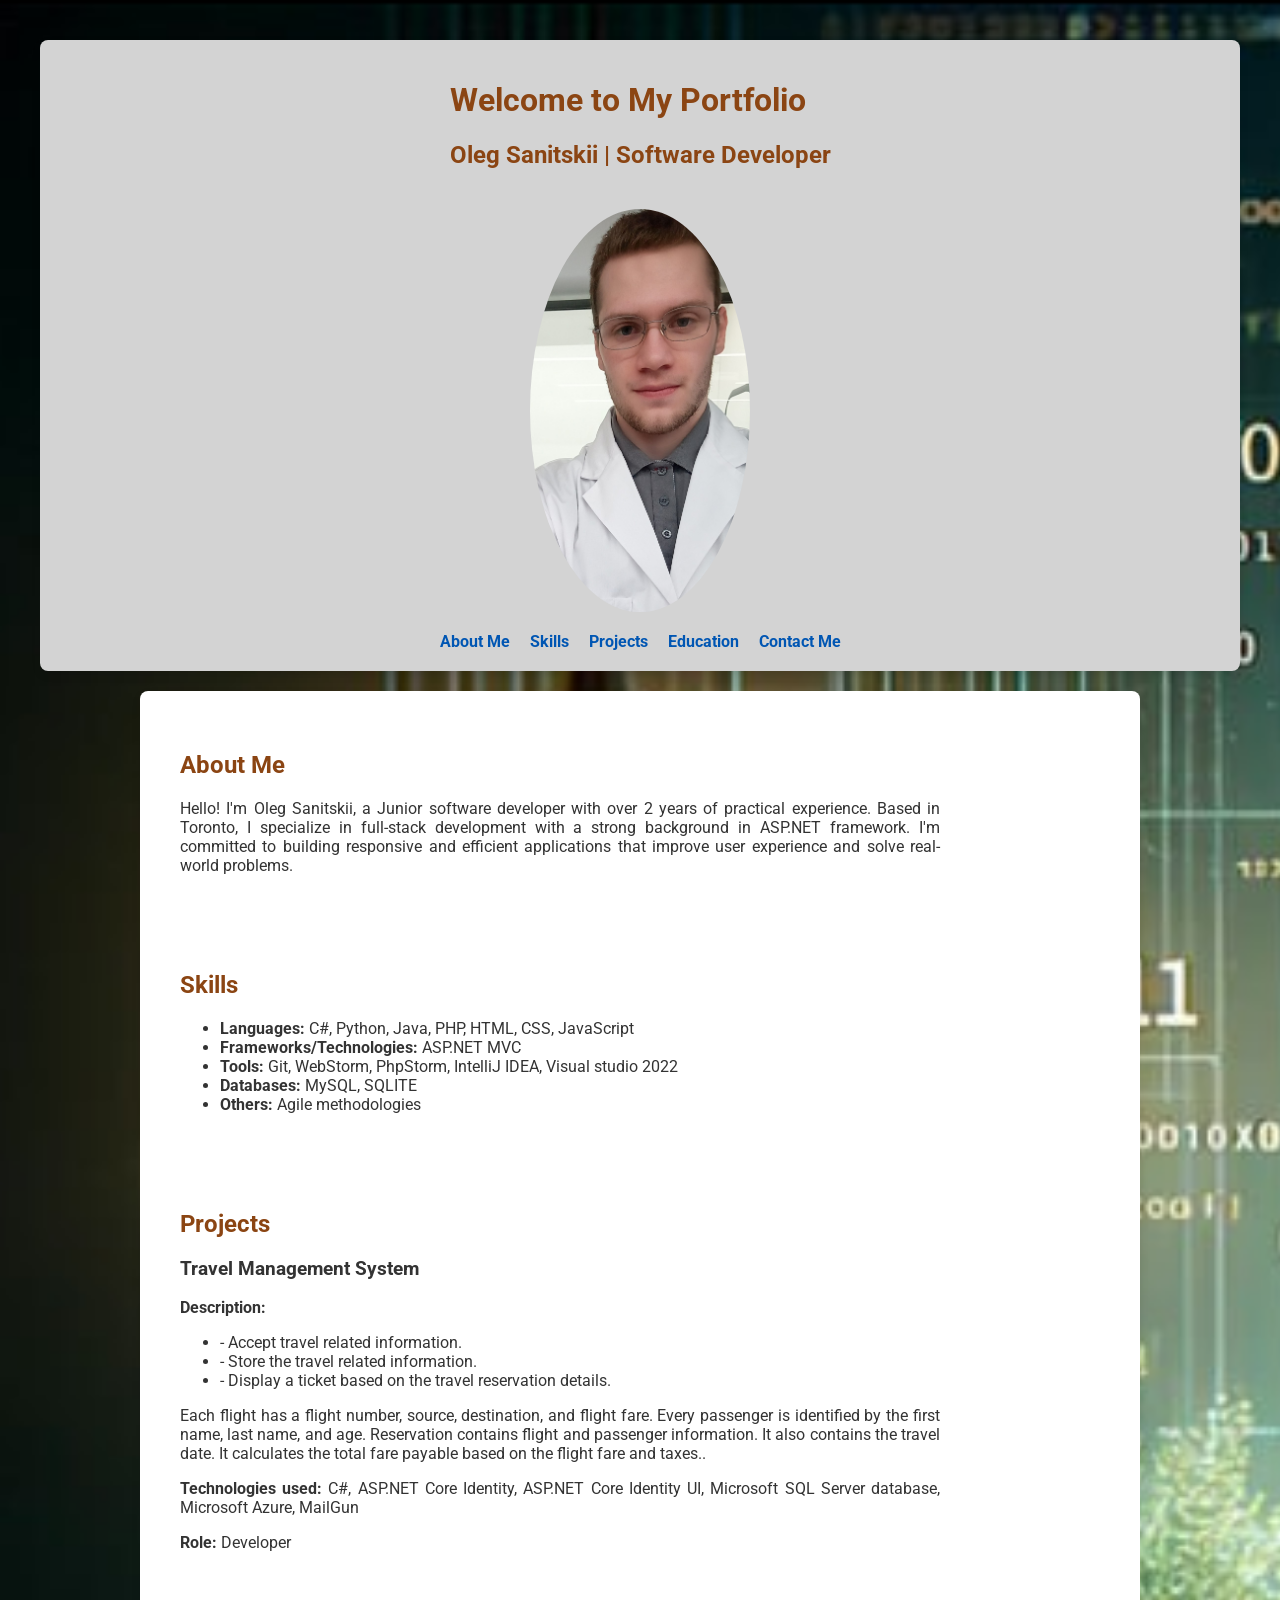
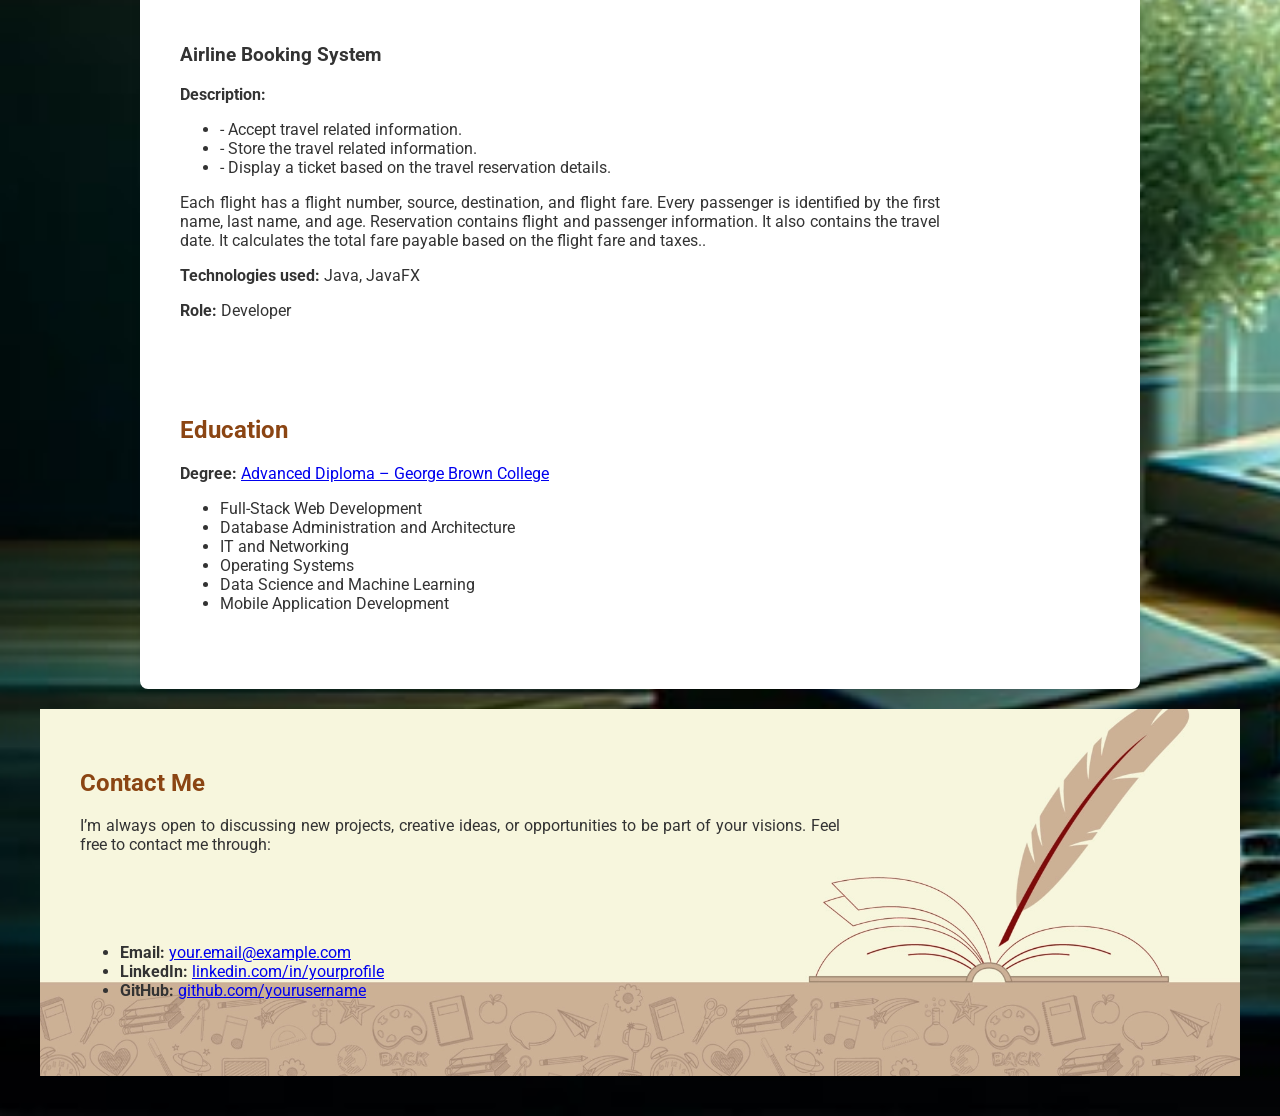
==== index.html @ 7825d479 "Improving" ====
<!DOCTYPE html>
<html lang="en">
<head>
    <meta charset="UTF-8">
    <meta name="viewport" content="width=device-width, initial-scale=1.0">
    <title>Oleg Sanitskii | Software Developer</title>
    <link href="https://fonts.googleapis.com/css2?family=Roboto:wght@400;700&display=swap" rel="stylesheet">
    <link rel="stylesheet" href="assets/css/main.css">
</head>
<body>
<header >
    <div>
        <h1>Welcome to My Portfolio</h1>
        <h2>Oleg Sanitskii | Software Developer</h2>
    </div>
    <img src="assets/img/mypicture.jpg" alt="Oleg Sanitskii">
    <nav>
        <ul>
            <li><a href="#about">About Me</a></li>
            <li><a href="#skills">Skills</a></li>
            <li><a href="#projects">Projects</a></li>
            <li><a href="#education">Education</a></li>
            <li><a href="#contact">Contact Me</a></li>
        </ul>
    </nav>
</header>
<main>
    <section id="about">
        <h2>About Me</h2>
        <p>Hello! I'm Oleg Sanitskii, a Junior software developer with over 2 years of practical experience.
            Based in Toronto, I specialize in full-stack development with a strong background in ASP.NET framework.
            I'm committed to building responsive and efficient applications that improve user experience and solve real-world problems.</p>
    </section>

    <section id="skills">
        <h2>Skills</h2>
        <ul>
            <li><strong>Languages:</strong> C#, Python, Java, PHP, HTML, CSS, JavaScript</li>
            <li><strong>Frameworks/Technologies:</strong> ASP.NET MVC</li>
            <li><strong>Tools:</strong> Git, WebStorm, PhpStorm, IntelliJ IDEA, Visual studio 2022</li>
            <li><strong>Databases:</strong> MySQL, SQLITE</li>
            <li><strong>Others:</strong> Agile methodologies</li>
        </ul>
    </section>

    <section id="projects">


        <h2>Projects</h2>
        <h3>Travel Management System</h3>
        <p><strong>Description:</strong>
        <ul>
            <li>- Accept travel related information.</li>
            <li> - Store the travel related information.</li>
            <li> - Display a ticket based on the travel reservation details.</li>
        </ul>

        Each flight has a flight number, source, destination, and flight fare.
        Every passenger is identified by the first name, last name, and age.
        Reservation contains flight and passenger information. It also contains the travel date.
        It calculates the total fare payable based on the flight fare and taxes..</p>
        <p><strong>Technologies used:</strong>  C#, ASP.NET Core Identity, ASP.NET Core Identity UI, Microsoft SQL Server database,
            Microsoft Azure, MailGun  </p>
        <p><strong>Role:</strong> Developer</p>


        <br>
        <br>
        <br>

        <h3>Airline Booking System</h3>
        <p><strong>Description:</strong>
            <ul>
                <li>- Accept travel related information.</li>
                <li> - Store the travel related information.</li>
                <li> - Display a ticket based on the travel reservation details.</li>
            </ul>

            Each flight has a flight number, source, destination, and flight fare.
            Every passenger is identified by the first name, last name, and age.
            Reservation contains flight and passenger information. It also contains the travel date.
            It calculates the total fare payable based on the flight fare and taxes..</p>
        <p><strong>Technologies used:</strong>  Java, JavaFX </p>
        <p><strong>Role:</strong> Developer</p>
    </section>

    <section id="education">
        <h2>Education</h2>
        <p><strong>Degree:</strong> <a href="https://www.georgebrown.ca/programs/computer-programming-and-analysis-program-online-t197">
            Advanced Diploma – George Brown College</a></p>

            <ul>
                <li>  Full-Stack Web Development</li>
                <li>  Database Administration and Architecture</li>
                <li>  IT and Networking</li>
                <li>  Operating Systems</li>
                <li>  Data Science and Machine Learning</li>
                <li>  Mobile Application Development</li>
            </ul>

    </section>
</main>



<footer>
    <section id="contact">
        <h2>Contact Me</h2>
        <p>I’m always open to discussing new projects, creative ideas, or opportunities to be part of your visions. Feel free to contact me through:</p>

        <br>
        <br>
        <br>

        <ul>
            <li><strong>Email:</strong> <a href="mailto:your.email@example.com">your.email@example.com</a></li>
            <li><strong>LinkedIn:</strong> <a href="https://linkedin.com/in/yourprofile">linkedin.com/in/yourprofile</a></li>
            <li><strong>GitHub:</strong> <a href="https://github.com/yourusername">github.com/yourusername</a></li>
        </ul>
    </section>
</footer>

<button id="scrollTopBtn" onclick="scrollTopFunction()">Return to Top</button>

<script>
    function scrollTopFunction() {
        document.body.scrollTop = 0;
        document.documentElement.scrollTop = 0;
    }

    let mybutton = document.getElementById("scrollTopBtn");

    window.onscroll = function() {scrollFunction()};

    function scrollFunction() {
        if (document.body.scrollTop > 20 || document.documentElement.scrollTop > 20) {
            mybutton.style.display = "block";
        } else {
            mybutton.style.display = "none";
        }
    }
</script>

</body>
</html>
---- assets/css/main.css ----
body {
    background-image: url('../img/background.png');
    background-size: cover; /* Adjusts the size of the background image */
    background-repeat: no-repeat; /* Prevents the background image from repeating */
    font-family: 'Roboto', sans-serif;
    margin: 40px;
    background-color: #FAFAFA;
    color: #333;
}

header {
    background-color: #D3D3D3;
    box-shadow: 0px 4px 8px rgba(0,0,0,0.1);
    border-radius: 8px;
    padding: 20px;
    margin-bottom: 20px;
    display: flex;
    flex-direction: column;
    align-items: center;
}

header img {
    width: 220px;
    height: auto;
    border-radius: 50%;
    align-self: center;
    margin: 20px 0;
}

nav {
    width: 100%;
}

nav ul {
    list-style: none;
    padding: 0;
    display: flex;
    justify-content: center;
    margin: 0;
}

nav ul li {
    margin: 0 10px;
}

nav ul li a {
    text-decoration: none;
    color: #0056b3;
    font-weight: bold;
}

nav ul li a:hover {
    text-decoration: underline;
    color: #003875;
}

h1, h2 {
    color: #8B4513;
}

main {
    background-color: #fff;
    padding: 20px;
    border-radius: 8px;
    box-shadow: 0px 4px 8px rgba(0,0,0,0.1);
    margin: 20px auto; /* Center main content horizontally */
    max-width: 960px; /* Control width of main content */
}

section {
    width: 100%; /* Full width of main container */
    max-width: 800px; /* Control width of text in sections */
    padding: 20px;
    margin-bottom: 20px;
    box-sizing: border-box;
    text-align: justify; /* Optional: justify text for better alignment */
}

footer {
    background-image: url("../img/footer.jpg");
    background-size: cover;
    background-position: bottom;
    text-align: center;
    padding: 20px;
    margin-top: 20px;
    width: 100%;
    box-sizing: border-box;
}

#scrollTopBtn {
    position: fixed;
    bottom: 20px;
    right: 30px;
    padding: 10px 20px;
    font-size: 16px;
    color: white;
    background-color: #0056b3;
    border: none;
    border-radius: 5px;
    cursor: pointer;
    display: none; /* Hidden by default, shown on scroll */
    z-index: 1000;
}

#scrollTopBtn:hover {
    background-color: #003875;
}

@media (max-width: 768px) {
    header, nav ul {
        flex-direction: column;
    }

    nav ul li {
        width: 100%;
        text-align: center;
        margin-bottom: 10px;
    }
}
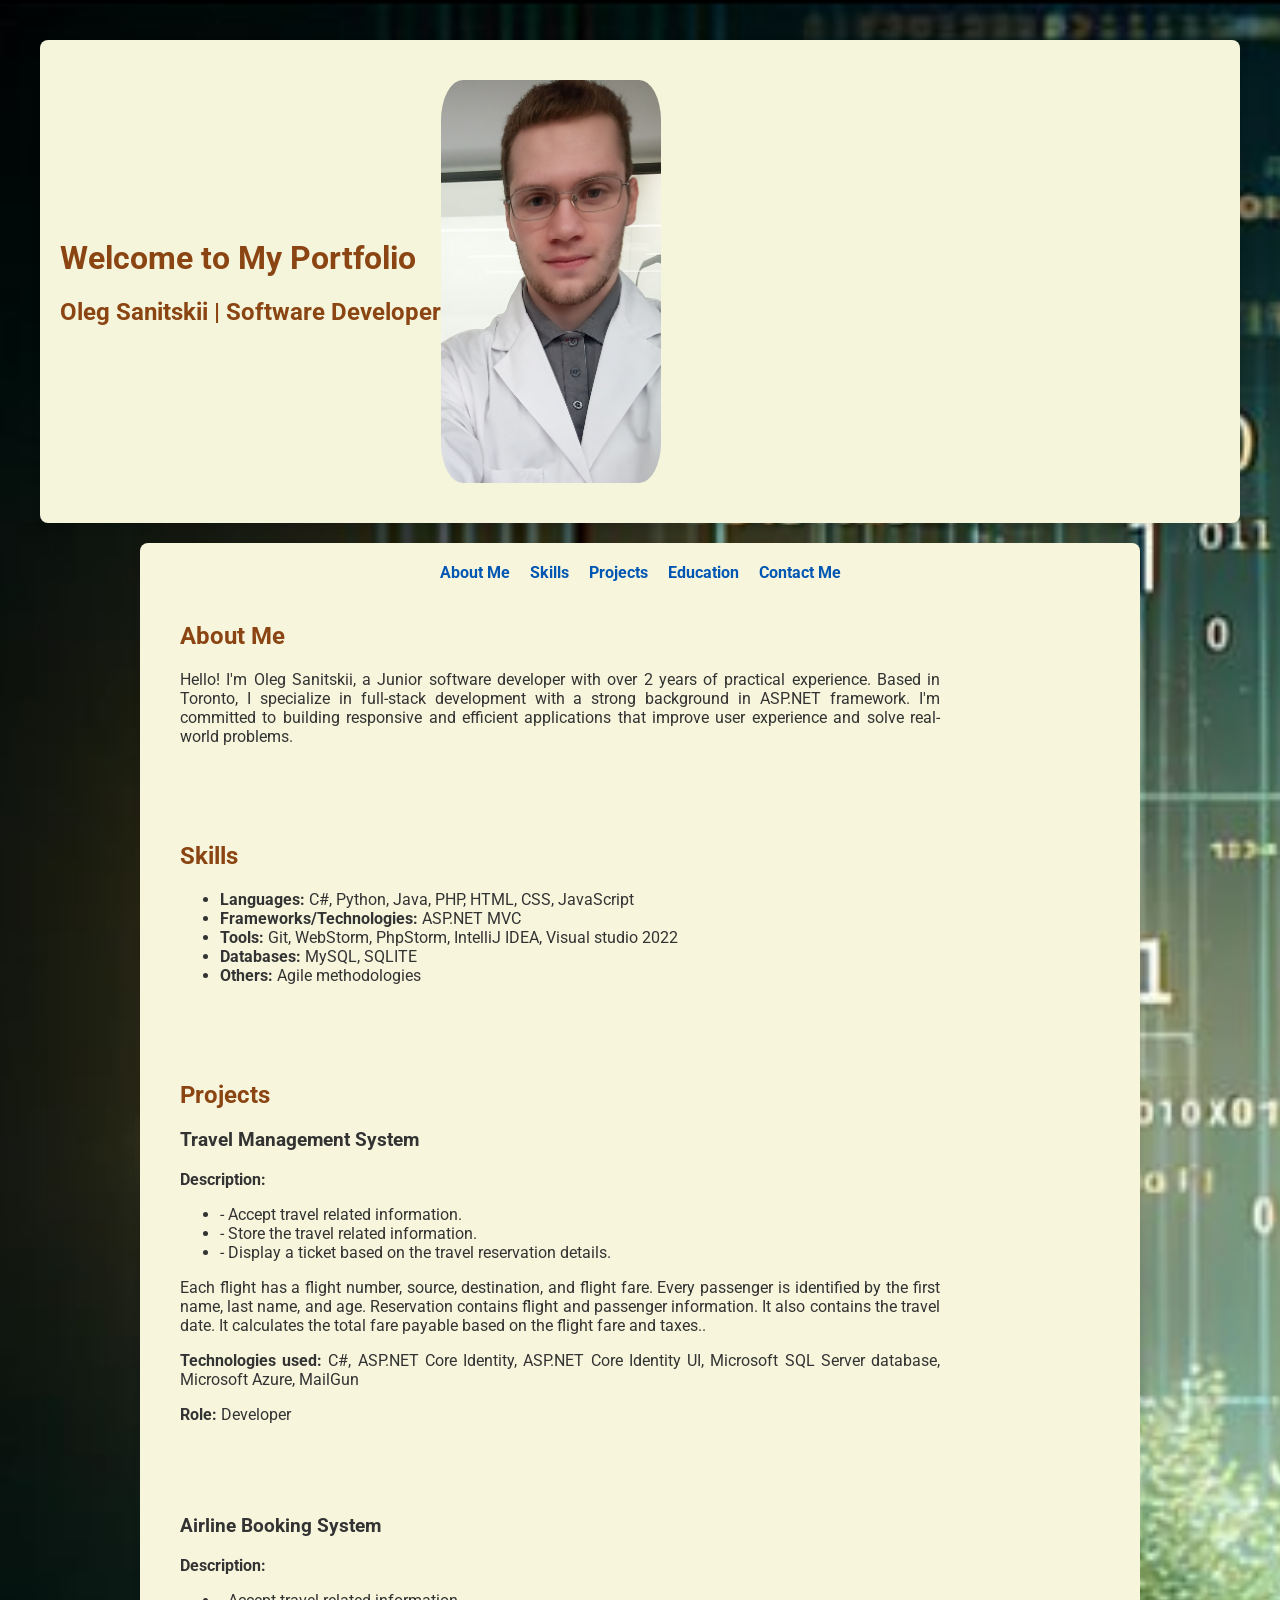
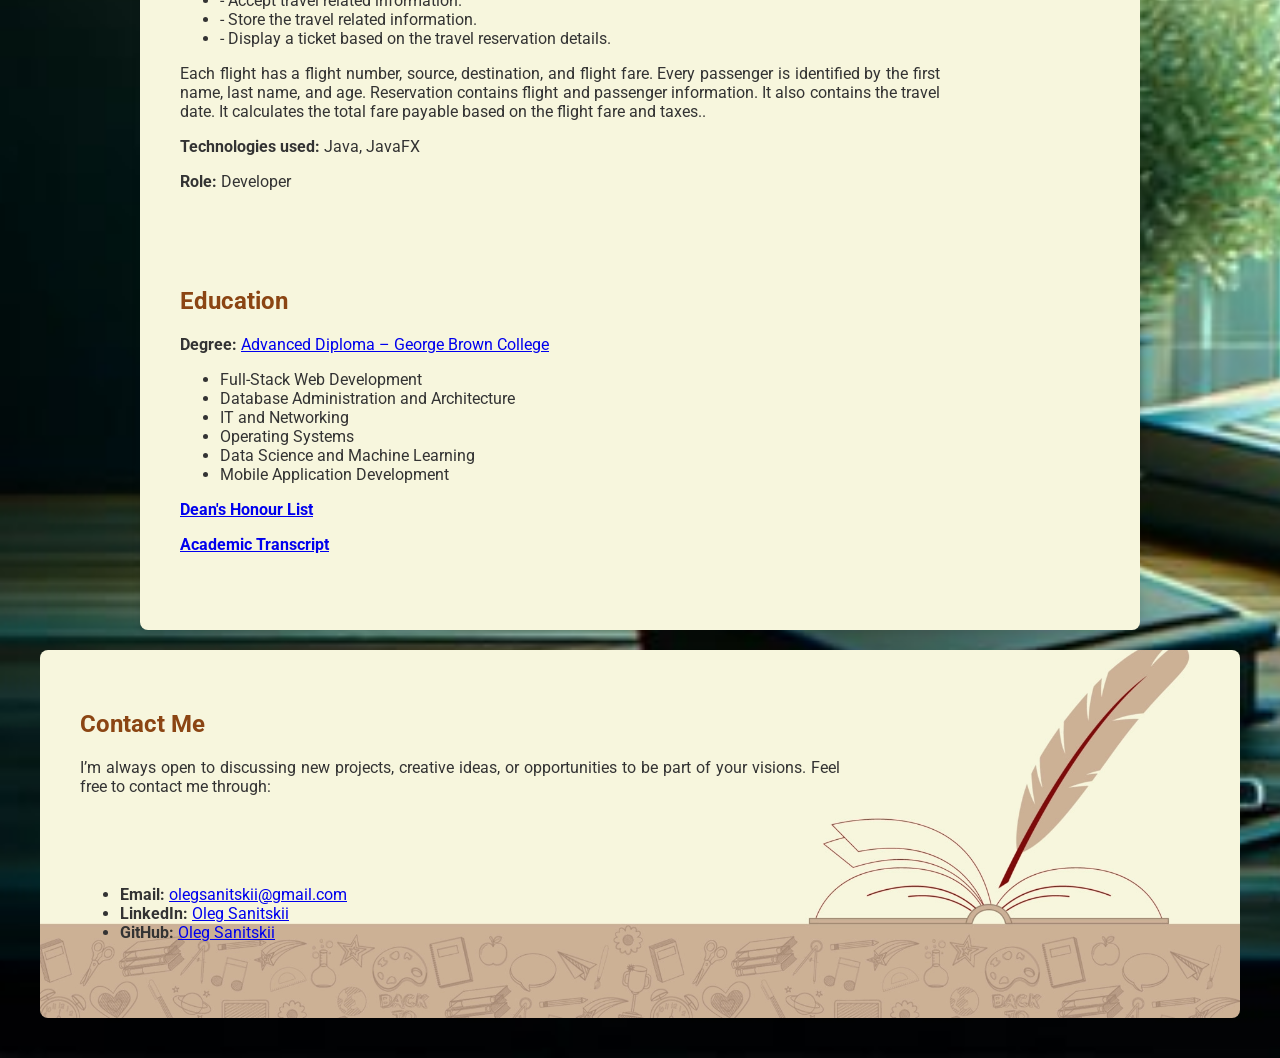
==== commit 31e9269c: "Close to the final stage" ====
--- a/index.html
+++ b/index.html
@@ -14,6 +14,13 @@
         <h2>Oleg Sanitskii | Software Developer</h2>
     </div>
     <img src="assets/img/mypicture.jpg" alt="Oleg Sanitskii">
+
+</header>
+
+
+
+<main>
+
     <nav>
         <ul>
             <li><a href="#about">About Me</a></li>
@@ -23,14 +30,16 @@
             <li><a href="#contact">Contact Me</a></li>
         </ul>
     </nav>
-</header>
-<main>
+
+
     <section id="about">
         <h2>About Me</h2>
         <p>Hello! I'm Oleg Sanitskii, a Junior software developer with over 2 years of practical experience.
             Based in Toronto, I specialize in full-stack development with a strong background in ASP.NET framework.
             I'm committed to building responsive and efficient applications that improve user experience and solve real-world problems.</p>
     </section>
+
+
 
     <section id="skills">
         <h2>Skills</h2>
@@ -98,6 +107,10 @@
                 <li>  Mobile Application Development</li>
             </ul>
 
+        <p><strong><a href = "assets/img/blank.pdf">Dean's Honour List</a></strong></p>
+        <p><strong><a href = "assets/img/AcademicTranscipt.pdf">Academic Transcript</a></strong></p>
+
+
     </section>
 </main>
 
@@ -113,9 +126,9 @@
         <br>
 
         <ul>
-            <li><strong>Email:</strong> <a href="mailto:your.email@example.com">your.email@example.com</a></li>
-            <li><strong>LinkedIn:</strong> <a href="https://linkedin.com/in/yourprofile">linkedin.com/in/yourprofile</a></li>
-            <li><strong>GitHub:</strong> <a href="https://github.com/yourusername">github.com/yourusername</a></li>
+            <li><strong>Email:</strong> <a href="mailto:olegsanitskii@gmail.com">olegsanitskii@gmail.com</a></li>
+            <li><strong>LinkedIn:</strong> <a href="https://www.linkedin.com/in/oleg-sanitskii-6a21b02aa/">Oleg Sanitskii</a></li>
+            <li><strong>GitHub:</strong> <a href="https://github.com/OlegSanitskii">Oleg Sanitskii</a></li>
         </ul>
     </section>
 </footer>
--- a/assets/css/main.css
+++ b/assets/css/main.css
@@ -9,20 +9,20 @@
 }
 
 header {
-    background-color: #D3D3D3;
+    background-color:  #F5F5DC;
     box-shadow: 0px 4px 8px rgba(0,0,0,0.1);
     border-radius: 8px;
     padding: 20px;
     margin-bottom: 20px;
     display: flex;
-    flex-direction: column;
+    flex-direction: row;
     align-items: center;
 }
 
 header img {
     width: 220px;
     height: auto;
-    border-radius: 50%;
+    border-radius: 10%;
     align-self: center;
     margin: 20px 0;
 }
@@ -59,7 +59,7 @@
 }
 
 main {
-    background-color: #fff;
+    background-color:  #f7f6dd;
     padding: 20px;
     border-radius: 8px;
     box-shadow: 0px 4px 8px rgba(0,0,0,0.1);
@@ -80,6 +80,7 @@
     background-image: url("../img/footer.jpg");
     background-size: cover;
     background-position: bottom;
+    border-radius: 8px;
     text-align: center;
     padding: 20px;
     margin-top: 20px;
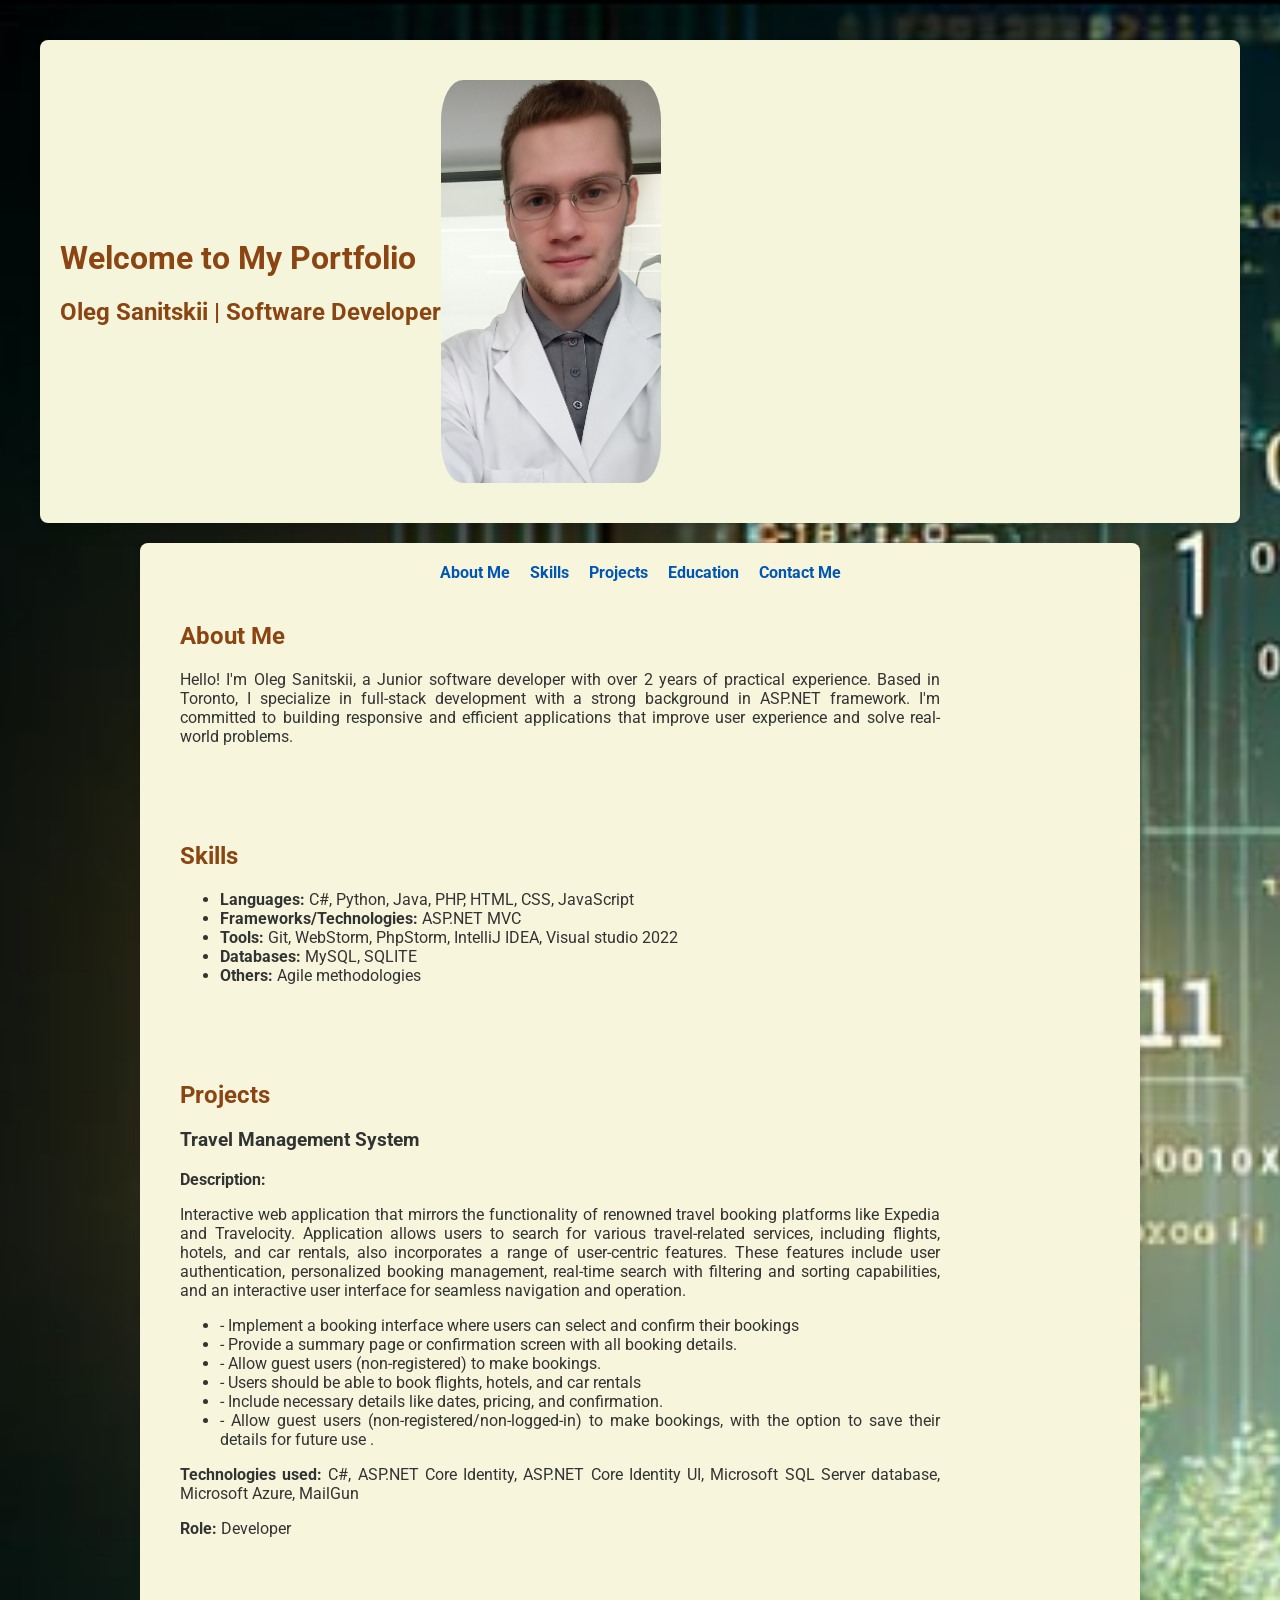
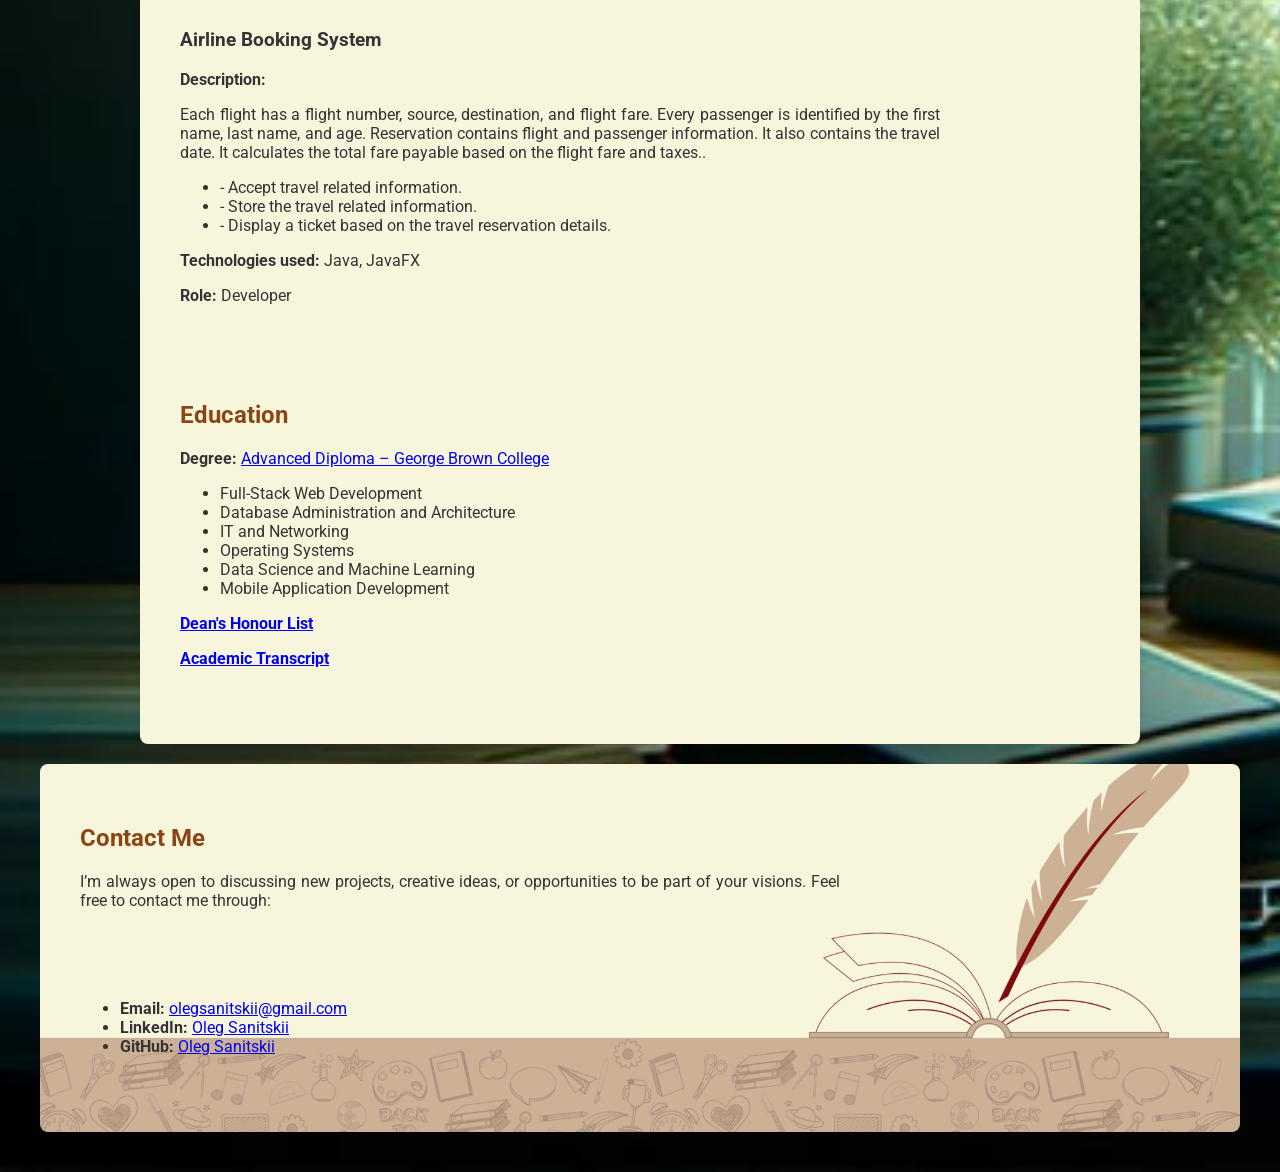
==== commit a5770c78: "Final" ====
--- a/index.html
+++ b/index.html
@@ -58,16 +58,26 @@
         <h2>Projects</h2>
         <h3>Travel Management System</h3>
         <p><strong>Description:</strong>
+
+        <p> Interactive web application that mirrors the
+            functionality of renowned travel booking platforms like Expedia and Travelocity. Application allows users to search for various travel-related services, including
+            flights, hotels, and car rentals,  also incorporates a range of user-centric features. These features include user
+            authentication, personalized booking management, real-time search with filtering and sorting capabilities, and an
+            interactive user interface for seamless navigation and operation.
+        </p>
+
         <ul>
-            <li>- Accept travel related information.</li>
-            <li> - Store the travel related information.</li>
-            <li> - Display a ticket based on the travel reservation details.</li>
+            <li>- Implement a booking interface where users can select and confirm their bookings</li>
+            <li> - Provide a summary page or confirmation screen with all booking details.</li>
+            <li> - Allow guest users (non-registered) to make bookings.</li>
+            <li> - Users should be able to book flights, hotels, and car rentals</li>
+            <li> -  Include necessary details like dates, pricing, and confirmation.</li>
+            <li> - Allow guest users (non-registered/non-logged-in) to make bookings, with the
+                option to save their details for future use .</li>
+
         </ul>
 
-        Each flight has a flight number, source, destination, and flight fare.
-        Every passenger is identified by the first name, last name, and age.
-        Reservation contains flight and passenger information. It also contains the travel date.
-        It calculates the total fare payable based on the flight fare and taxes..</p>
+
         <p><strong>Technologies used:</strong>  C#, ASP.NET Core Identity, ASP.NET Core Identity UI, Microsoft SQL Server database,
             Microsoft Azure, MailGun  </p>
         <p><strong>Role:</strong> Developer</p>
@@ -79,16 +89,19 @@
 
         <h3>Airline Booking System</h3>
         <p><strong>Description:</strong>
+
+        <p>Each flight has a flight number, source, destination, and flight fare.
+            Every passenger is identified by the first name, last name, and age.
+            Reservation contains flight and passenger information. It also contains the travel date.
+            It calculates the total fare payable based on the flight fare and taxes..</p>
+
             <ul>
                 <li>- Accept travel related information.</li>
                 <li> - Store the travel related information.</li>
                 <li> - Display a ticket based on the travel reservation details.</li>
             </ul>
 
-            Each flight has a flight number, source, destination, and flight fare.
-            Every passenger is identified by the first name, last name, and age.
-            Reservation contains flight and passenger information. It also contains the travel date.
-            It calculates the total fare payable based on the flight fare and taxes..</p>
+
         <p><strong>Technologies used:</strong>  Java, JavaFX </p>
         <p><strong>Role:</strong> Developer</p>
     </section>
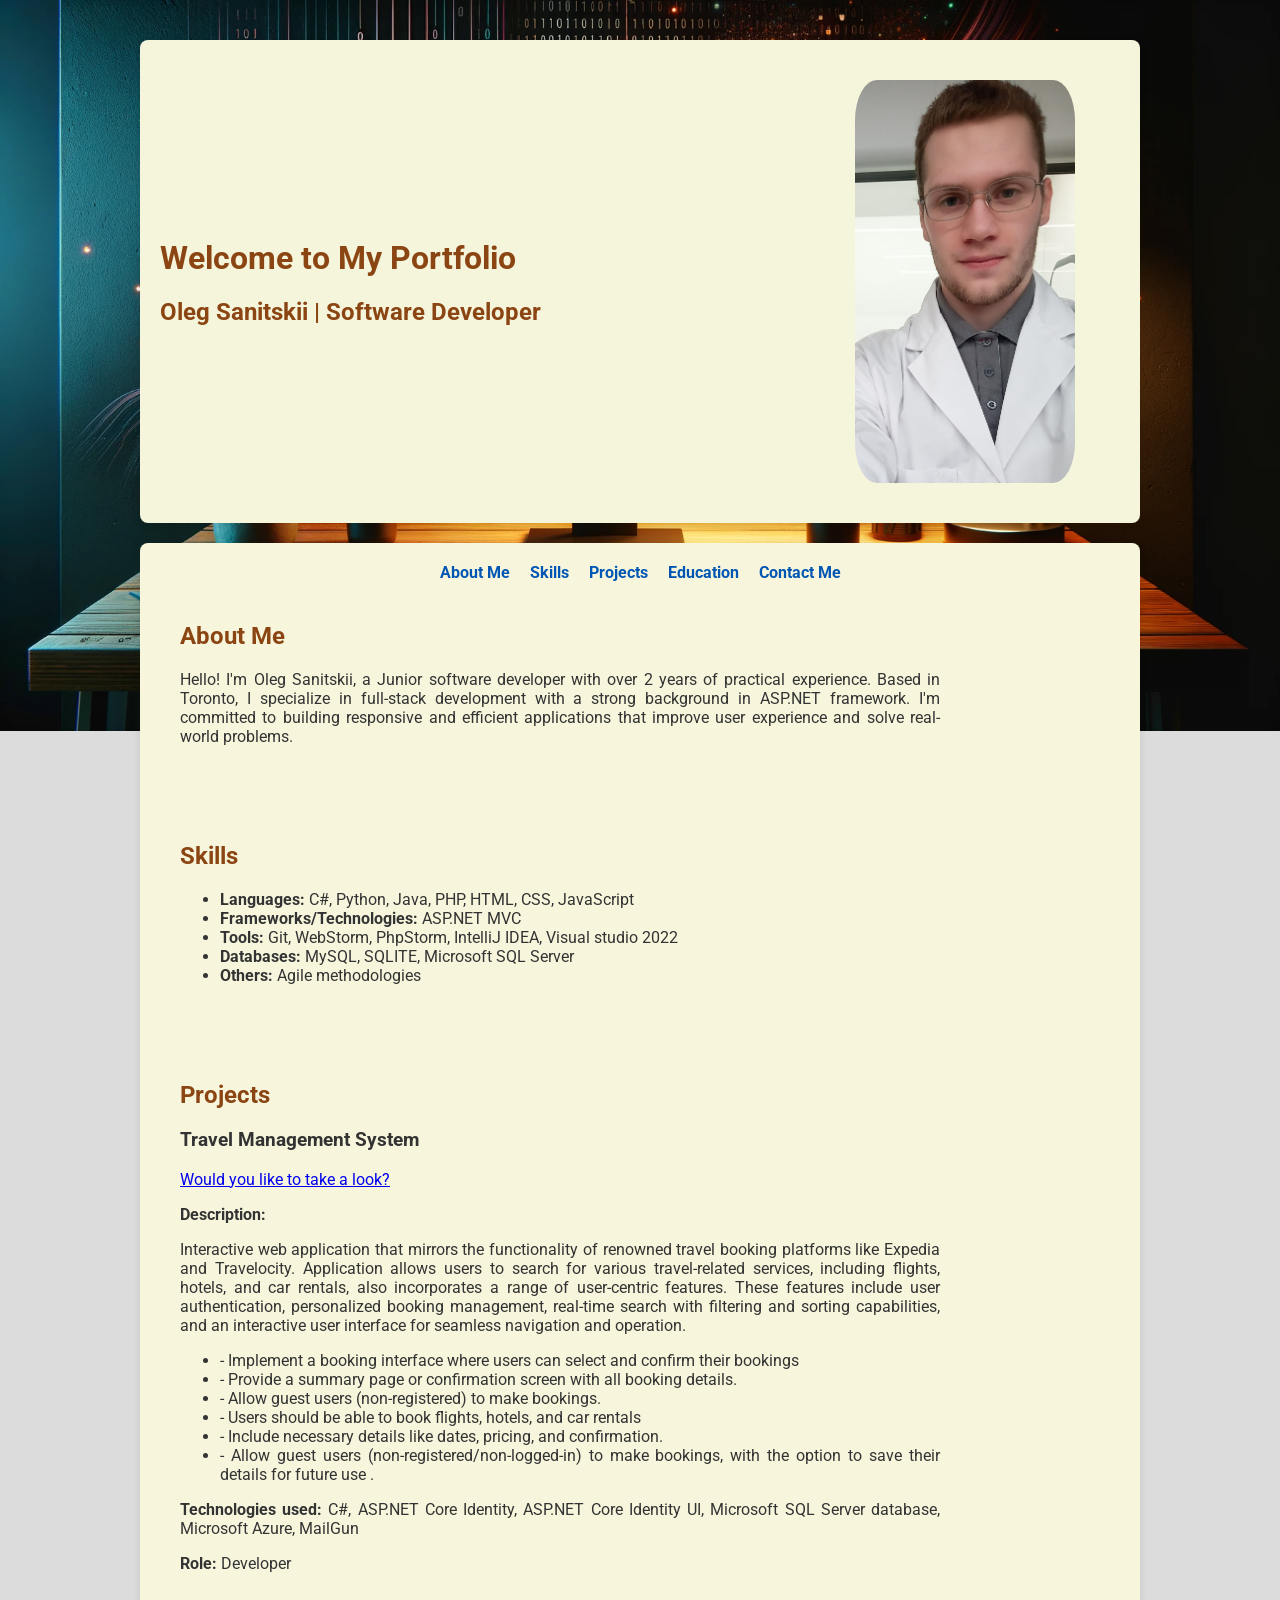
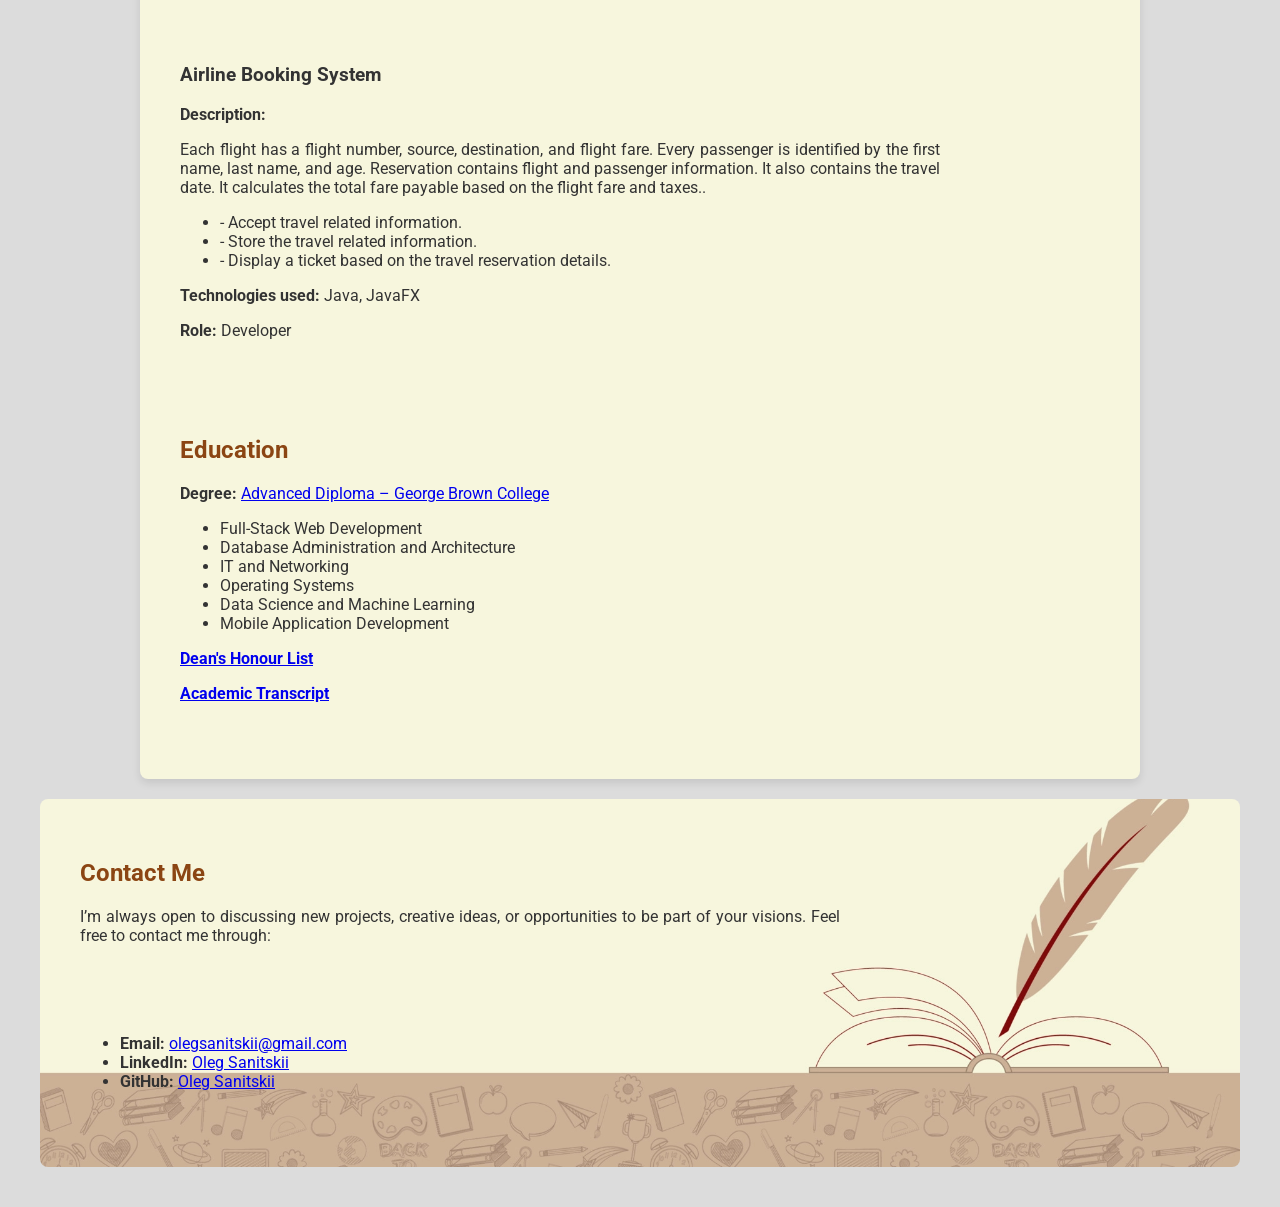
==== commit 5da706b1: "Project fro portfolio added" ====
--- a/index.html
+++ b/index.html
@@ -47,16 +47,17 @@
             <li><strong>Languages:</strong> C#, Python, Java, PHP, HTML, CSS, JavaScript</li>
             <li><strong>Frameworks/Technologies:</strong> ASP.NET MVC</li>
             <li><strong>Tools:</strong> Git, WebStorm, PhpStorm, IntelliJ IDEA, Visual studio 2022</li>
-            <li><strong>Databases:</strong> MySQL, SQLITE</li>
+            <li><strong>Databases:</strong> MySQL, SQLITE, Microsoft SQL Server</li>
             <li><strong>Others:</strong> Agile methodologies</li>
         </ul>
     </section>
 
     <section id="projects">
-
-
         <h2>Projects</h2>
         <h3>Travel Management System</h3>
+
+        <p><a href="https://comp2139-assignment2.azurewebsites.net/">Would you like to take a look?</a></p>
+
         <p><strong>Description:</strong>
 
         <p> Interactive web application that mirrors the
--- a/assets/css/main.css
+++ b/assets/css/main.css
@@ -1,22 +1,24 @@
 body {
-    background-image: url('../img/background.png');
-    background-size: cover; /* Adjusts the size of the background image */
+    background-image: url('../img/background1.webp');
+    background-size:  contain, cover;
     background-repeat: no-repeat; /* Prevents the background image from repeating */
     font-family: 'Roboto', sans-serif;
     margin: 40px;
-    background-color: #FAFAFA;
+    background-color: #DCDCDC;
     color: #333;
 }
 
 header {
-    background-color:  #F5F5DC;
+    background-color: #F5F5DC;
     box-shadow: 0px 4px 8px rgba(0,0,0,0.1);
     border-radius: 8px;
     padding: 20px;
-    margin-bottom: 20px;
+    margin: 20px auto;
     display: flex;
     flex-direction: row;
     align-items: center;
+    justify-content: space-between;
+    max-width: 960px;
 }
 
 header img {
@@ -24,7 +26,7 @@
     height: auto;
     border-radius: 10%;
     align-self: center;
-    margin: 20px 0;
+    margin: 20px 45px;
 }
 
 nav {
@@ -73,7 +75,7 @@
     padding: 20px;
     margin-bottom: 20px;
     box-sizing: border-box;
-    text-align: justify; /* Optional: justify text for better alignment */
+    text-align: justify; /*  justify text for better alignment */
 }
 
 footer {
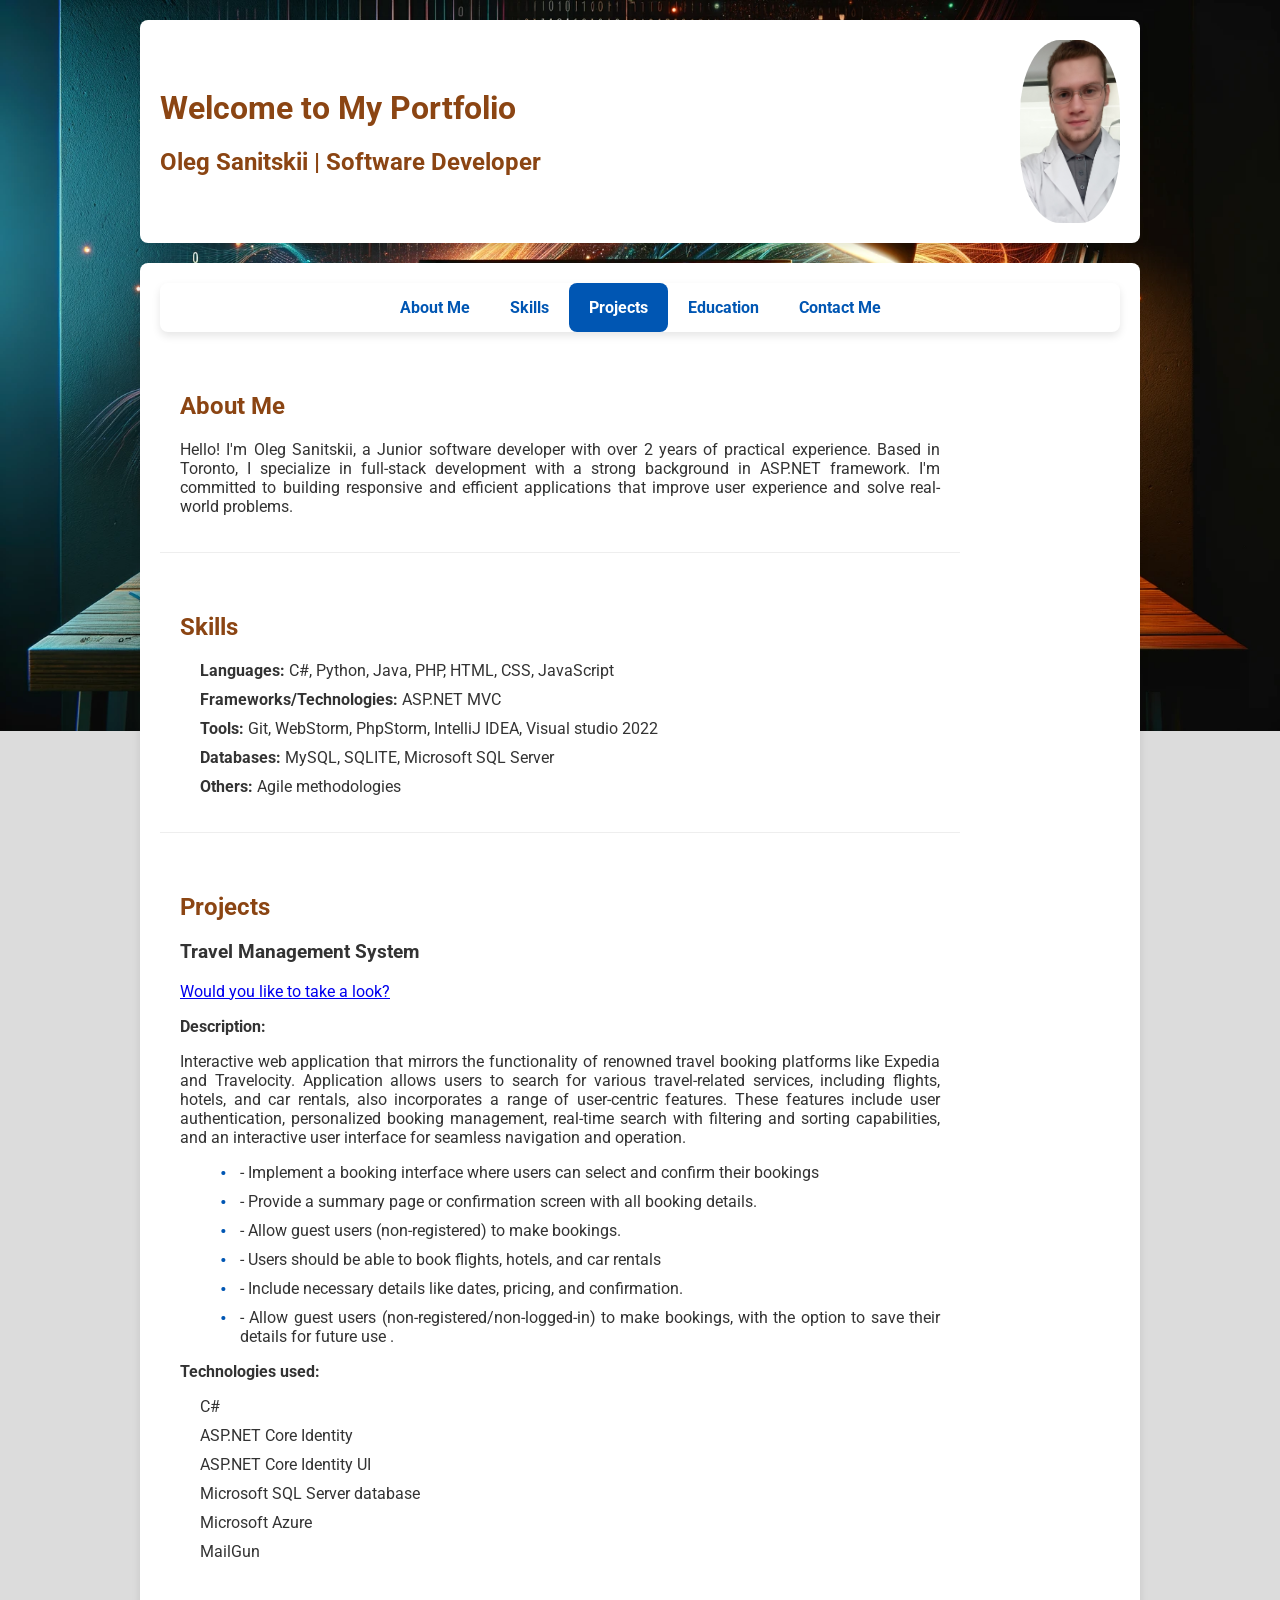
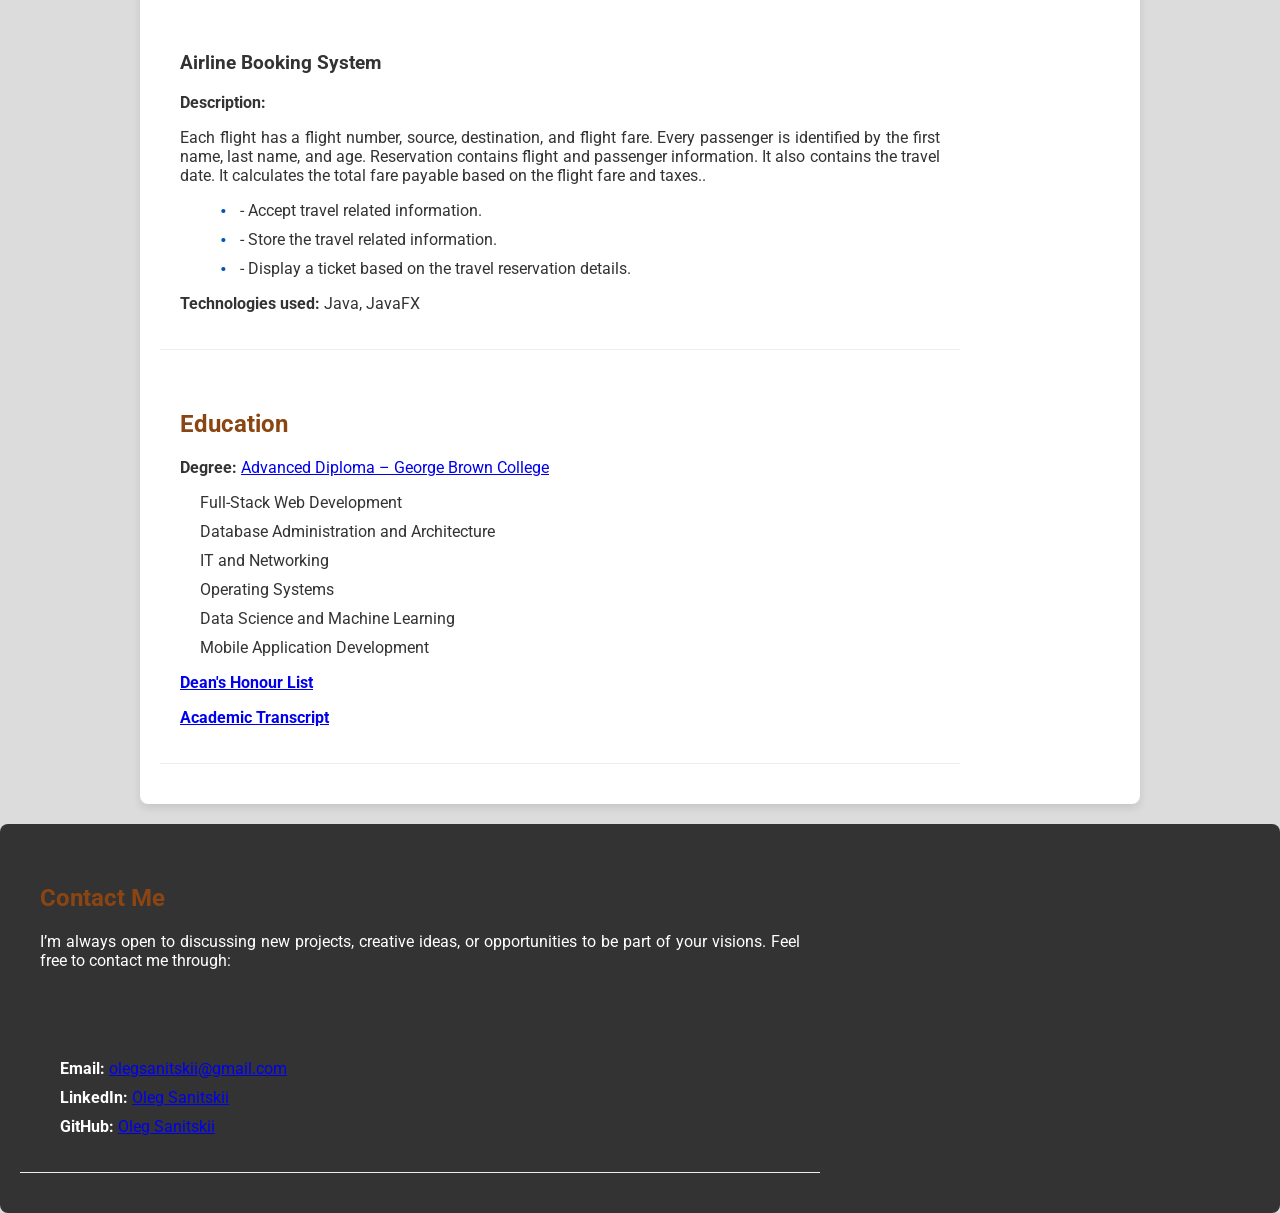
==== commit 09e05372: "Changed design" ====
--- a/index.html
+++ b/index.html
@@ -23,13 +23,31 @@
 
     <nav>
         <ul>
-            <li><a href="#about">About Me</a></li>
-            <li><a href="#skills">Skills</a></li>
-            <li><a href="#projects">Projects</a></li>
-            <li><a href="#education">Education</a></li>
-            <li><a href="#contact">Contact Me</a></li>
+            <li><a href="#about" class="nav-link">About Me</a></li>
+            <li><a href="#skills" class="nav-link">Skills</a></li>
+            <li><a href="#projects" class="nav-link">Projects</a>
+                <ul>
+                    <li><a href="https://comp2139-assignment2.azurewebsites.net/" class="nav-link">Travel Management System</a></li>
+
+                </ul>
+            </li>
+            <li><a href="#education" class="nav-link">Education</a>
+                <ul>
+                    <li><a href = "assets/img/blank.pdf">Dean's Honour List</a></li>
+                    <li><a href = "assets/img/AcademicTranscipt.pdf">Academic Transcript</a></li>
+                </ul>
+            </li>
+            <li><a href="#contact" class="nav-link">Contact Me</a>
+                <ul>
+                    <li><strong>Email:</strong> <a href="mailto:olegsanitskii@gmail.com">olegsanitskii@gmail.com</a></li>
+                    <li><strong>LinkedIn:</strong> <a href="https://www.linkedin.com/in/oleg-sanitskii-6a21b02aa/">Oleg Sanitskii</a></li>
+                    <li><strong>GitHub:</strong> <a href="https://github.com/OlegSanitskii">Oleg Sanitskii</a></li>
+                </ul>
+
+            </li>
         </ul>
     </nav>
+
 
 
     <section id="about">
@@ -43,7 +61,7 @@
 
     <section id="skills">
         <h2>Skills</h2>
-        <ul>
+        <ul class="custom-bullet">
             <li><strong>Languages:</strong> C#, Python, Java, PHP, HTML, CSS, JavaScript</li>
             <li><strong>Frameworks/Technologies:</strong> ASP.NET MVC</li>
             <li><strong>Tools:</strong> Git, WebStorm, PhpStorm, IntelliJ IDEA, Visual studio 2022</li>
@@ -67,7 +85,7 @@
             interactive user interface for seamless navigation and operation.
         </p>
 
-        <ul>
+        <ul class="custom-bullet-blue">
             <li>- Implement a booking interface where users can select and confirm their bookings</li>
             <li> - Provide a summary page or confirmation screen with all booking details.</li>
             <li> - Allow guest users (non-registered) to make bookings.</li>
@@ -79,10 +97,15 @@
         </ul>
 
 
-        <p><strong>Technologies used:</strong>  C#, ASP.NET Core Identity, ASP.NET Core Identity UI, Microsoft SQL Server database,
-            Microsoft Azure, MailGun  </p>
-        <p><strong>Role:</strong> Developer</p>
-
+        <p><strong>Technologies used:</strong>
+        <ul class="custom-bullet">
+            <li>C#</li>
+            <li>ASP.NET Core Identity</li>
+            <li>ASP.NET Core Identity UI</li>
+            <li> Microsoft SQL Server database</li>
+            <li>Microsoft Azure</li>
+            <li>MailGun</li>
+        </ul>
 
         <br>
         <br>
@@ -96,7 +119,7 @@
             Reservation contains flight and passenger information. It also contains the travel date.
             It calculates the total fare payable based on the flight fare and taxes..</p>
 
-            <ul>
+            <ul class="custom-bullet-blue">
                 <li>- Accept travel related information.</li>
                 <li> - Store the travel related information.</li>
                 <li> - Display a ticket based on the travel reservation details.</li>
@@ -104,7 +127,7 @@
 
 
         <p><strong>Technologies used:</strong>  Java, JavaFX </p>
-        <p><strong>Role:</strong> Developer</p>
+
     </section>
 
     <section id="education">
@@ -112,7 +135,7 @@
         <p><strong>Degree:</strong> <a href="https://www.georgebrown.ca/programs/computer-programming-and-analysis-program-online-t197">
             Advanced Diploma – George Brown College</a></p>
 
-            <ul>
+            <ul class="custom-bullet">
                 <li>  Full-Stack Web Development</li>
                 <li>  Database Administration and Architecture</li>
                 <li>  IT and Networking</li>
@@ -139,7 +162,7 @@
         <br>
         <br>
 
-        <ul>
+        <ul class="custom-bullet">
             <li><strong>Email:</strong> <a href="mailto:olegsanitskii@gmail.com">olegsanitskii@gmail.com</a></li>
             <li><strong>LinkedIn:</strong> <a href="https://www.linkedin.com/in/oleg-sanitskii-6a21b02aa/">Oleg Sanitskii</a></li>
             <li><strong>GitHub:</strong> <a href="https://github.com/OlegSanitskii">Oleg Sanitskii</a></li>
@@ -166,6 +189,29 @@
             mybutton.style.display = "none";
         }
     }
+
+
+
+
+    window.addEventListener('scroll', () => {
+        const sections = document.querySelectorAll('section');
+        const navLinks = document.querySelectorAll('nav ul li a');
+
+        sections.forEach(section => {
+            const rect = section.getBoundingClientRect();
+            const id = section.getAttribute('id');
+
+            if (rect.top <= 50 && rect.bottom >= 50) {
+                navLinks.forEach(link => {
+                    link.classList.remove('active');
+                    if (link.getAttribute('href') === `#${id}`) {
+                        link.classList.add('active');
+                    }
+                });
+            }
+        });
+    });
+
 </script>
 
 </body>
--- a/assets/css/main.css
+++ b/assets/css/main.css
@@ -1,7 +1,9 @@
+/*
+
 body {
     background-image: url('../img/background1.webp');
     background-size:  contain, cover;
-    background-repeat: no-repeat; /* Prevents the background image from repeating */
+    background-repeat: no-repeat;
     font-family: 'Roboto', sans-serif;
     margin: 40px;
     background-color: #DCDCDC;
@@ -65,17 +67,17 @@
     padding: 20px;
     border-radius: 8px;
     box-shadow: 0px 4px 8px rgba(0,0,0,0.1);
-    margin: 20px auto; /* Center main content horizontally */
-    max-width: 960px; /* Control width of main content */
+    margin: 20px auto;
+    max-width: 960px;
 }
 
 section {
-    width: 100%; /* Full width of main container */
-    max-width: 800px; /* Control width of text in sections */
+    width: 100%;
+    max-width: 800px;
     padding: 20px;
     margin-bottom: 20px;
     box-sizing: border-box;
-    text-align: justify; /*  justify text for better alignment */
+    text-align: justify;
 }
 
 footer {
@@ -101,7 +103,7 @@
     border: none;
     border-radius: 5px;
     cursor: pointer;
-    display: none; /* Hidden by default, shown on scroll */
+    display: none;
     z-index: 1000;
 }
 
@@ -119,4 +121,226 @@
         text-align: center;
         margin-bottom: 10px;
     }
+}
+
+ */
+
+
+h1, h2 {
+    color: #8B4513;
+}
+
+ul.custom-bullet {
+    list-style: none; /* Remove default bullet points */
+    padding-left: 0; /* Remove default padding */
+}
+
+ul.custom-bullet li {
+    position: relative;
+    padding-left: 20px; /* Space for custom bullet */
+    margin-bottom: 10px; /* Space between list items */
+}
+
+
+ul.custom-bullet-blue {
+    list-style: none; /* Remove default bullet points */
+
+}
+
+ul.custom-bullet-blue li {
+    position: relative;
+    padding-left: 20px; /* Space for custom bullet */
+    margin-bottom: 10px; /* Space between list items */
+}
+
+ul.custom-bullet-blue li::before {
+    content: '•'; /* Custom bullet point */
+    position: absolute;
+    left: 0;
+    color: #0056b3; /* Match your color scheme */
+    font-size: 20px; /* Size of the bullet point */
+    line-height: 1; /* Align vertically with text */
+}
+
+
+
+
+body {
+    background-image: url('../img/background1.webp');
+    background-size: contain, cover;
+    background-repeat: no-repeat;
+    font-family: 'Roboto', sans-serif;
+    margin: 0;
+    background-color: #DCDCDC;
+    color: #333;
+}
+
+header {
+    background-color: #fff;
+    box-shadow: 0px 4px 8px rgba(0,0,0,0.1);
+    border-radius: 8px;
+    padding: 20px;
+    margin: 20px auto;
+    display: flex;
+    flex-direction: row;
+    align-items: center;
+    justify-content: space-between;
+    max-width: 960px;
+}
+
+header img {
+    width: 100px;
+    height: auto;
+    border-radius: 40%;
+}
+
+nav {
+    background-color: #fff;
+    box-shadow: 0 4px 8px rgba(0,0,0,0.1);
+    border-radius: 8px;
+    margin-bottom: 20px;
+    position: sticky;
+    top: 0;
+    z-index: 1000;
+}
+
+/* Styles for navigation links */
+nav ul {
+    list-style: none;
+    padding: 0;
+    margin: 0;
+    display: flex;
+    justify-content: center;
+    align-items: center;
+}
+
+nav ul li {
+    position: relative;
+}
+
+nav ul li a {
+    text-decoration: none;
+    color: #0056b3;
+    font-weight: bold;
+    padding: 15px 20px;
+    display: block;
+    transition: color 0.3s, background-color 0.3s;
+}
+
+nav ul li a:hover {
+    color: #003875;
+    background-color: #f0f0f0;
+    border-radius: 8px;
+}
+
+/* Active link indicator */
+nav ul li a.active {
+    color: #fff;
+    background-color: #0056b3;
+    border-radius: 8px;
+}
+
+/* Smooth scrolling */
+html {
+    scroll-behavior: smooth;
+}
+
+/* Dropdown menu */
+nav ul li ul {
+    display: none;
+    position: absolute;
+    top: 100%;
+    left: 0;
+    background-color: #fff;
+    box-shadow: 0 4px 8px rgba(0,0,0,0.1);
+    border-radius: 8px;
+    overflow: hidden;
+    z-index: 1000;
+}
+
+nav ul li:hover ul {
+    display: block;
+}
+
+nav ul li ul li a {
+    padding: 10px 20px;
+    width: 200px; /* Adjust as needed */
+}
+
+main {
+    background-color: #fff;
+    padding: 20px;
+    border-radius: 8px;
+    box-shadow: 0px 4px 8px rgba(0,0,0,0.1);
+    margin: 20px auto;
+    max-width: 960px;
+}
+
+section {
+    width: 100%;
+    max-width: 800px;
+    padding: 20px;
+    margin-bottom: 20px;
+    box-sizing: border-box;
+    text-align: justify;
+    border-bottom: 1px solid #eee;
+}
+
+footer {
+    background-color: #333;
+    color: #fff;
+    border-radius: 8px;
+    text-align: center;
+    padding: 20px;
+    margin-top: 20px;
+    width: 100%;
+    box-sizing: border-box;
+}
+
+#scrollTopBtn {
+    position: fixed;
+    bottom: 20px;
+    right: 30px;
+    padding: 10px 20px;
+    font-size: 16px;
+    color: white;
+    background-color: #0056b3;
+    border: none;
+    border-radius: 5px;
+    cursor: pointer;
+    display: none;
+    z-index: 1000;
+    transition: background-color 0.3s;
+}
+
+#scrollTopBtn:hover {
+    background-color: #003875;
+}
+
+@media (max-width: 768px) {
+    header, nav ul {
+        flex-direction: column;
+    }
+
+    nav ul {
+        flex-direction: column;
+        align-items: flex-start;
+    }
+
+    nav ul li {
+        width: 100%;
+    }
+
+    nav ul li a {
+        width: 100%;
+    }
+
+    nav ul li ul {
+        position: static;
+        width: 100%;
+    }
+
+    nav ul li ul li a {
+        width: 100%;
+    }
 }
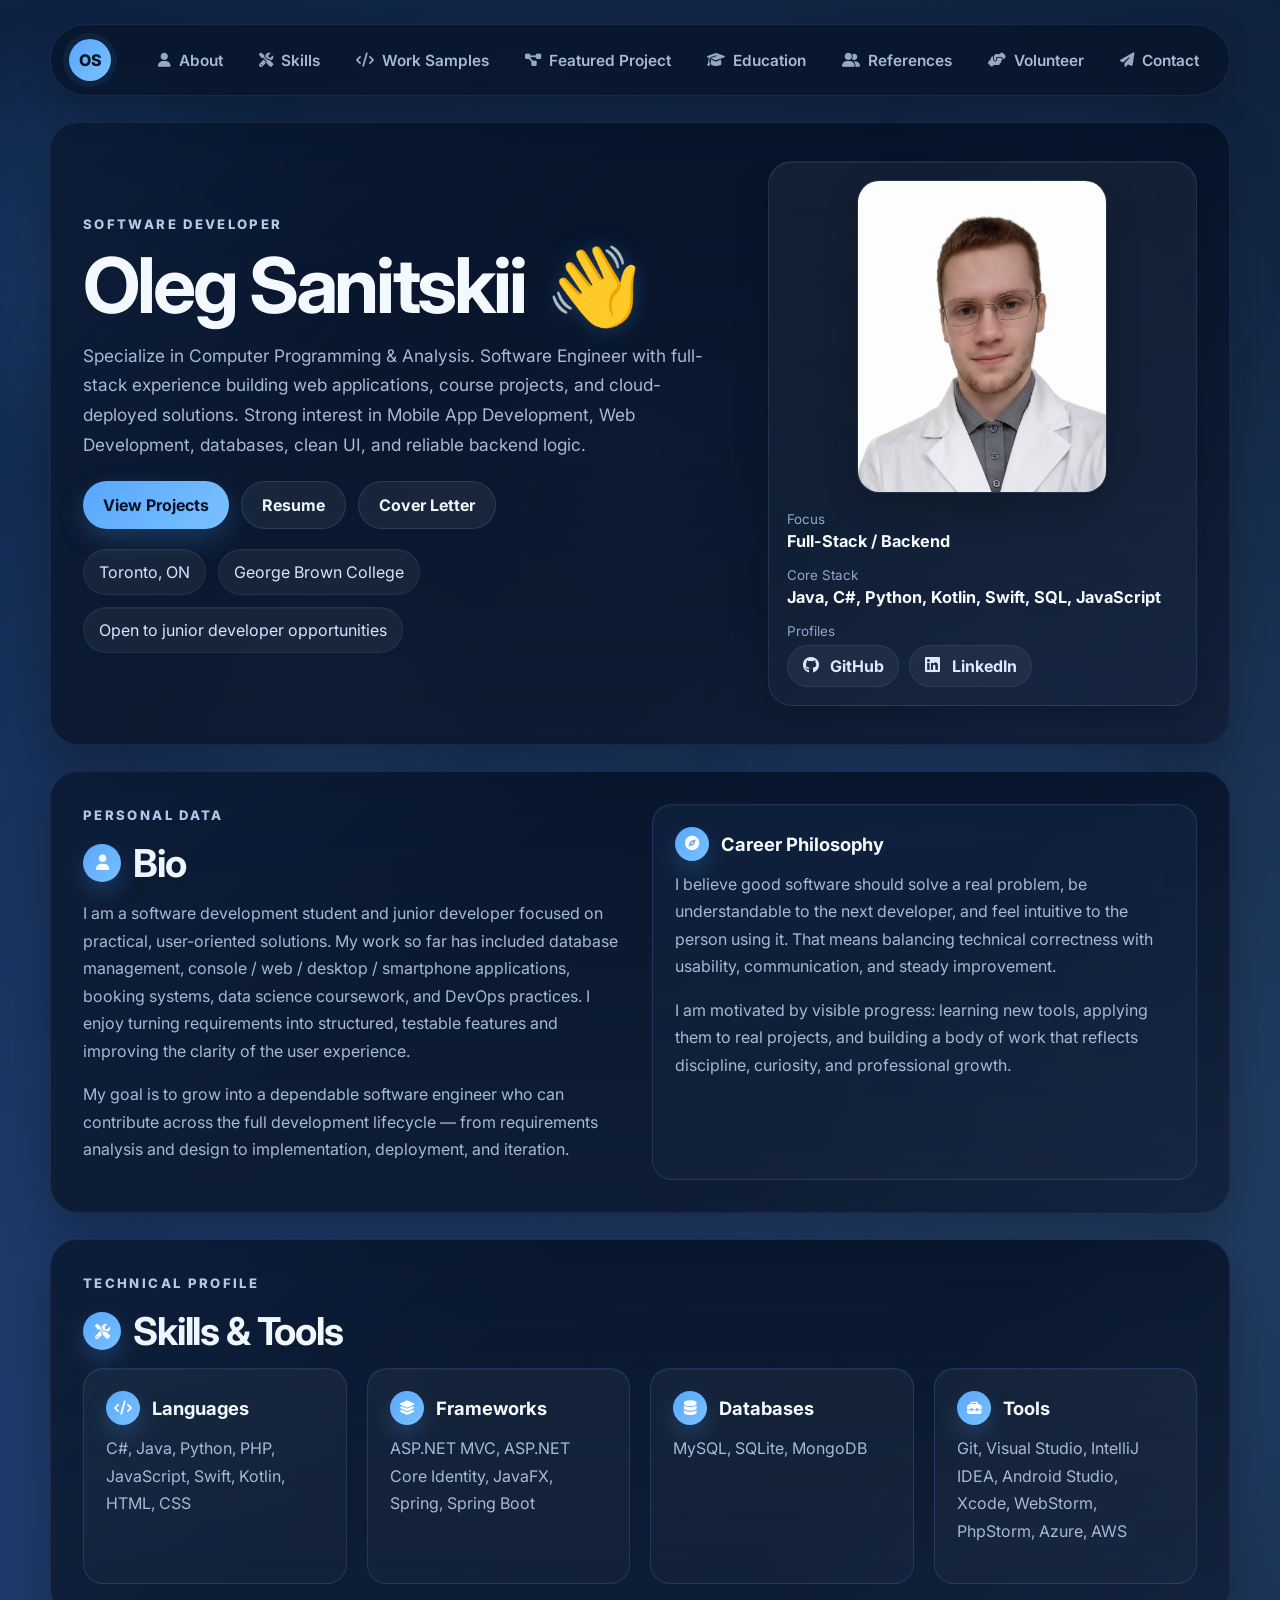
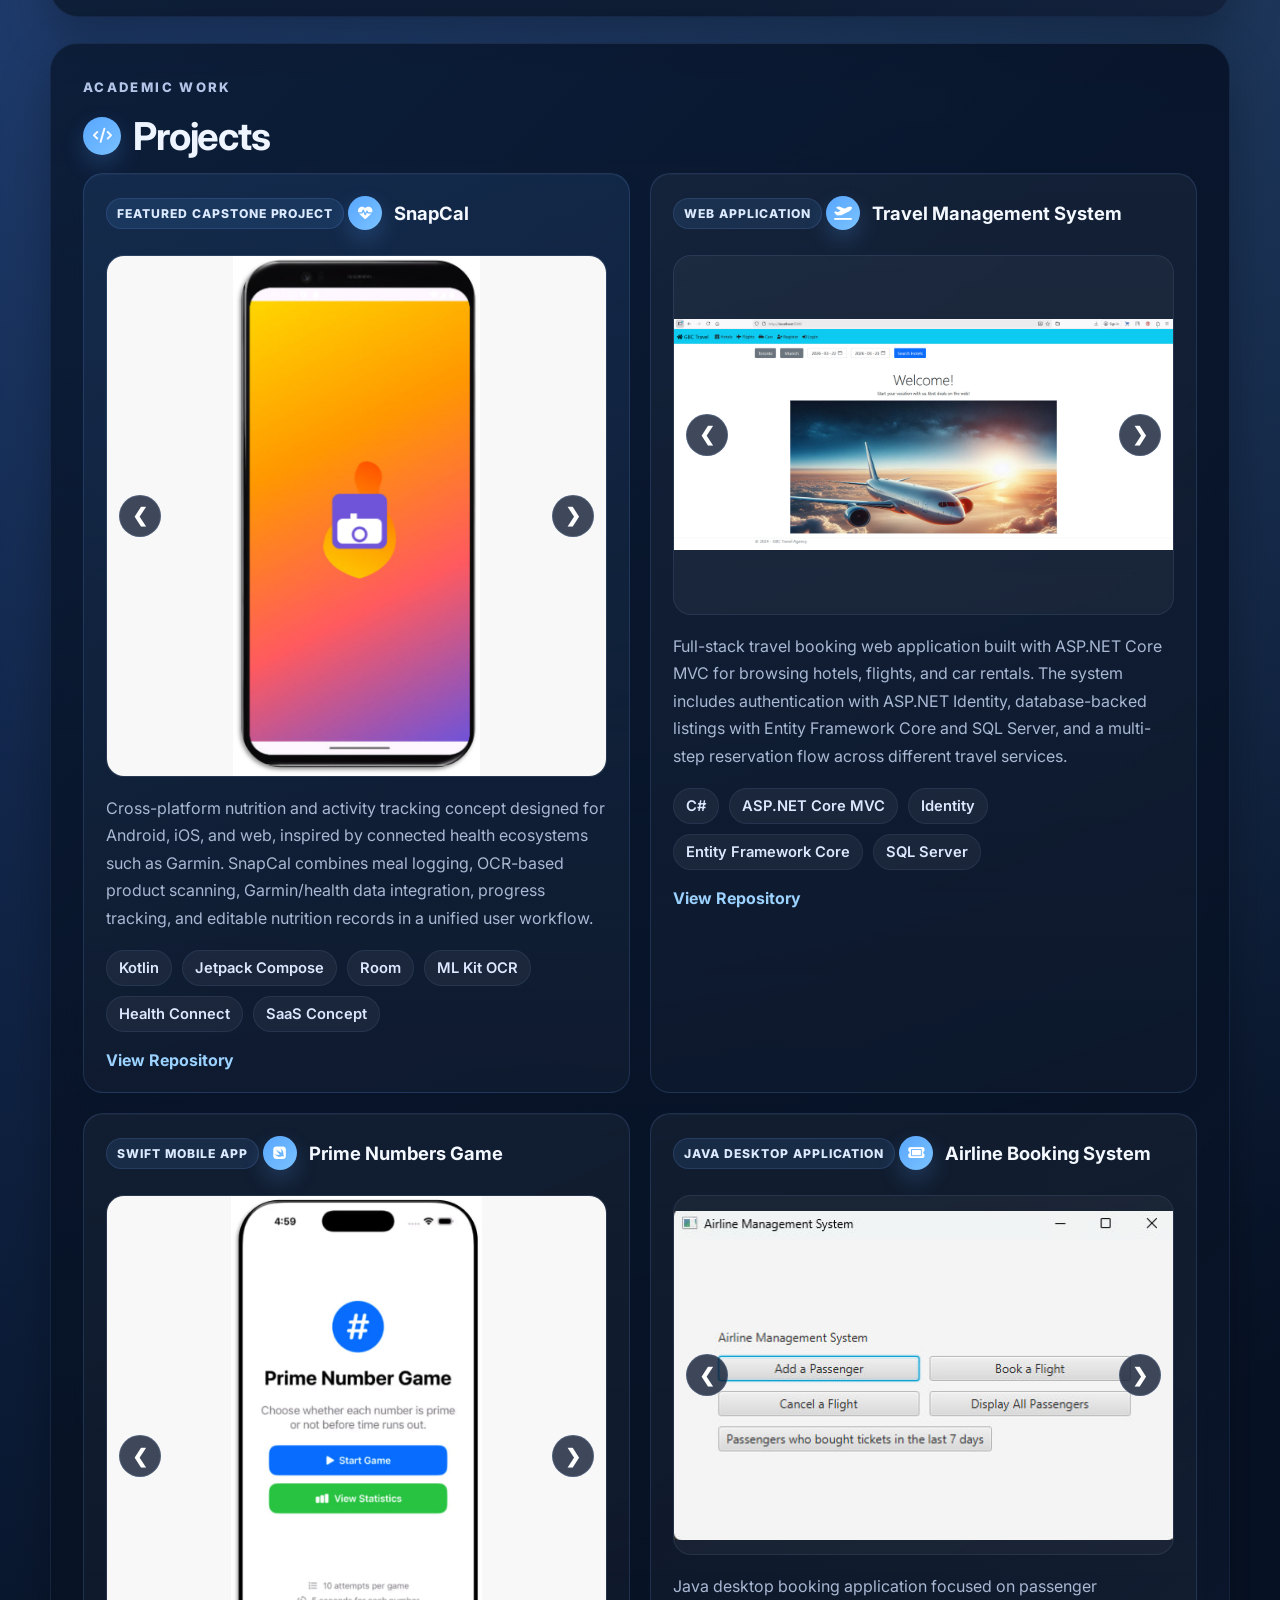
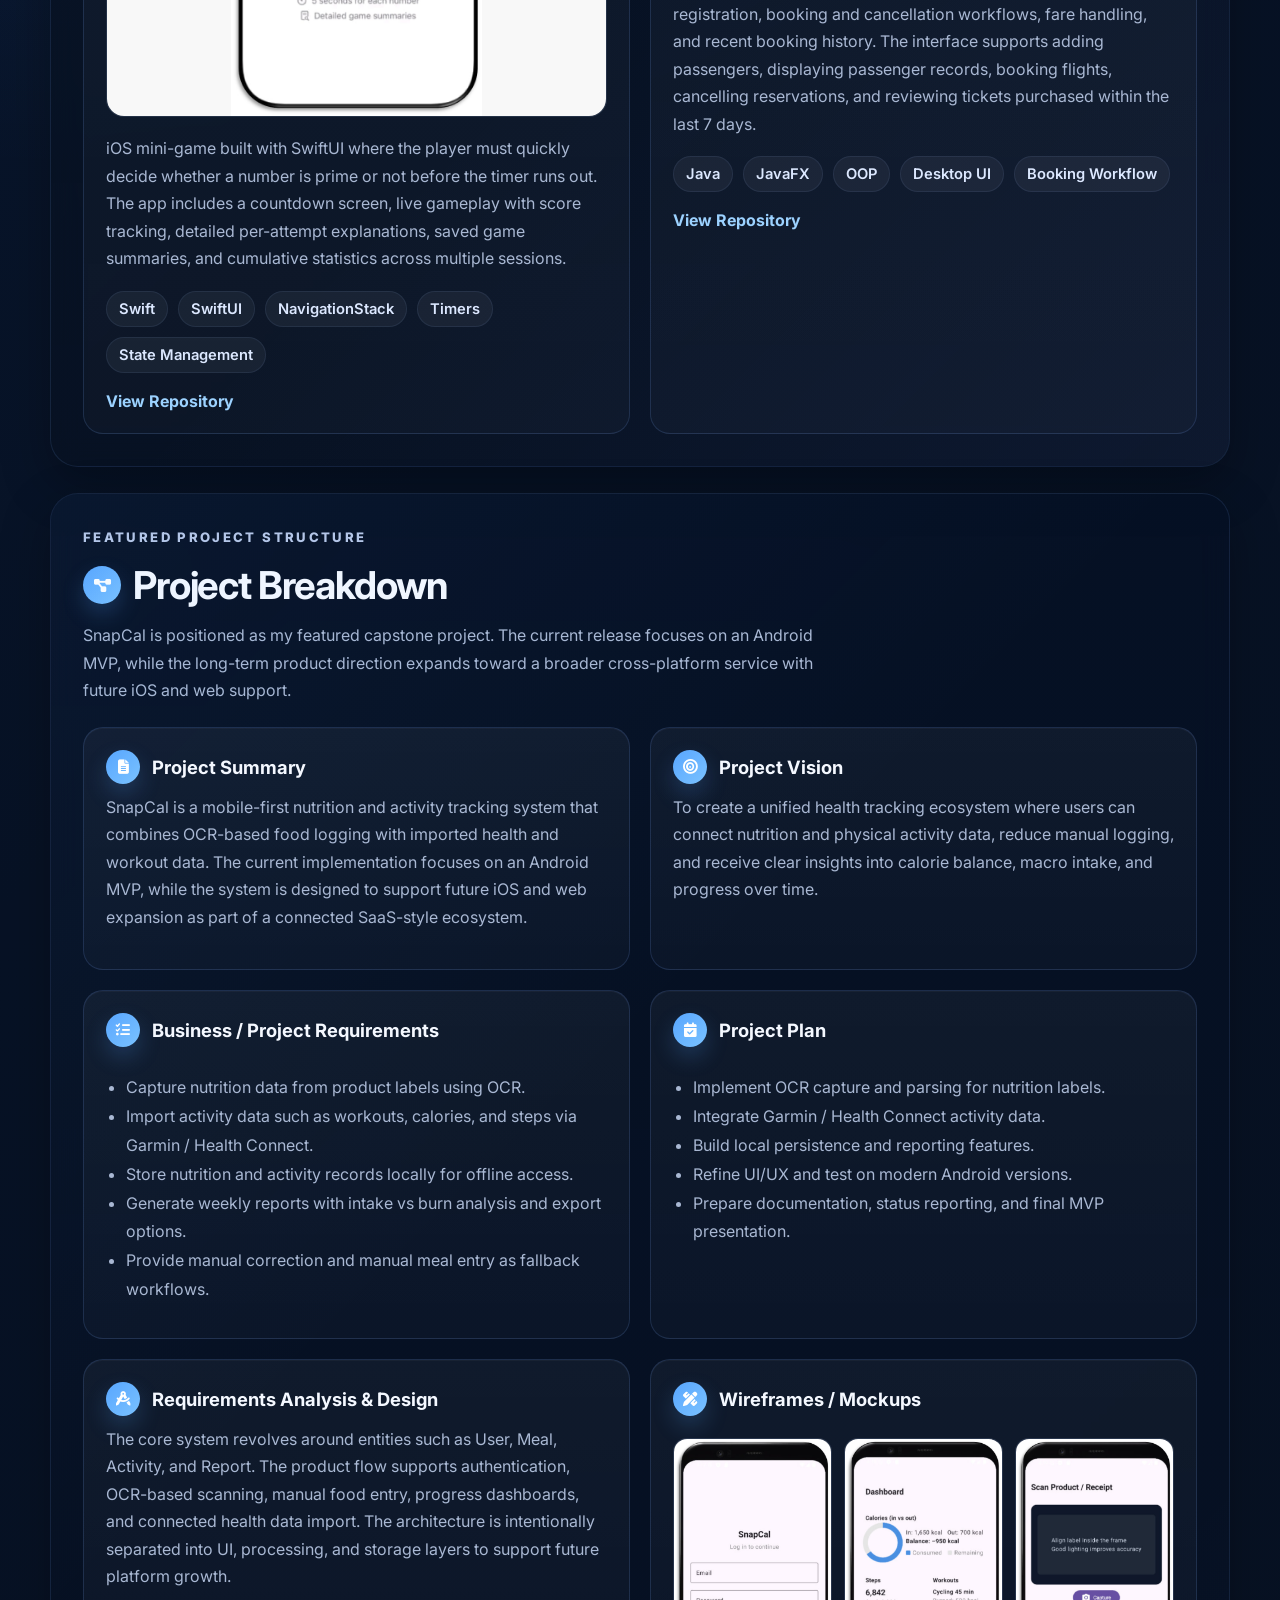
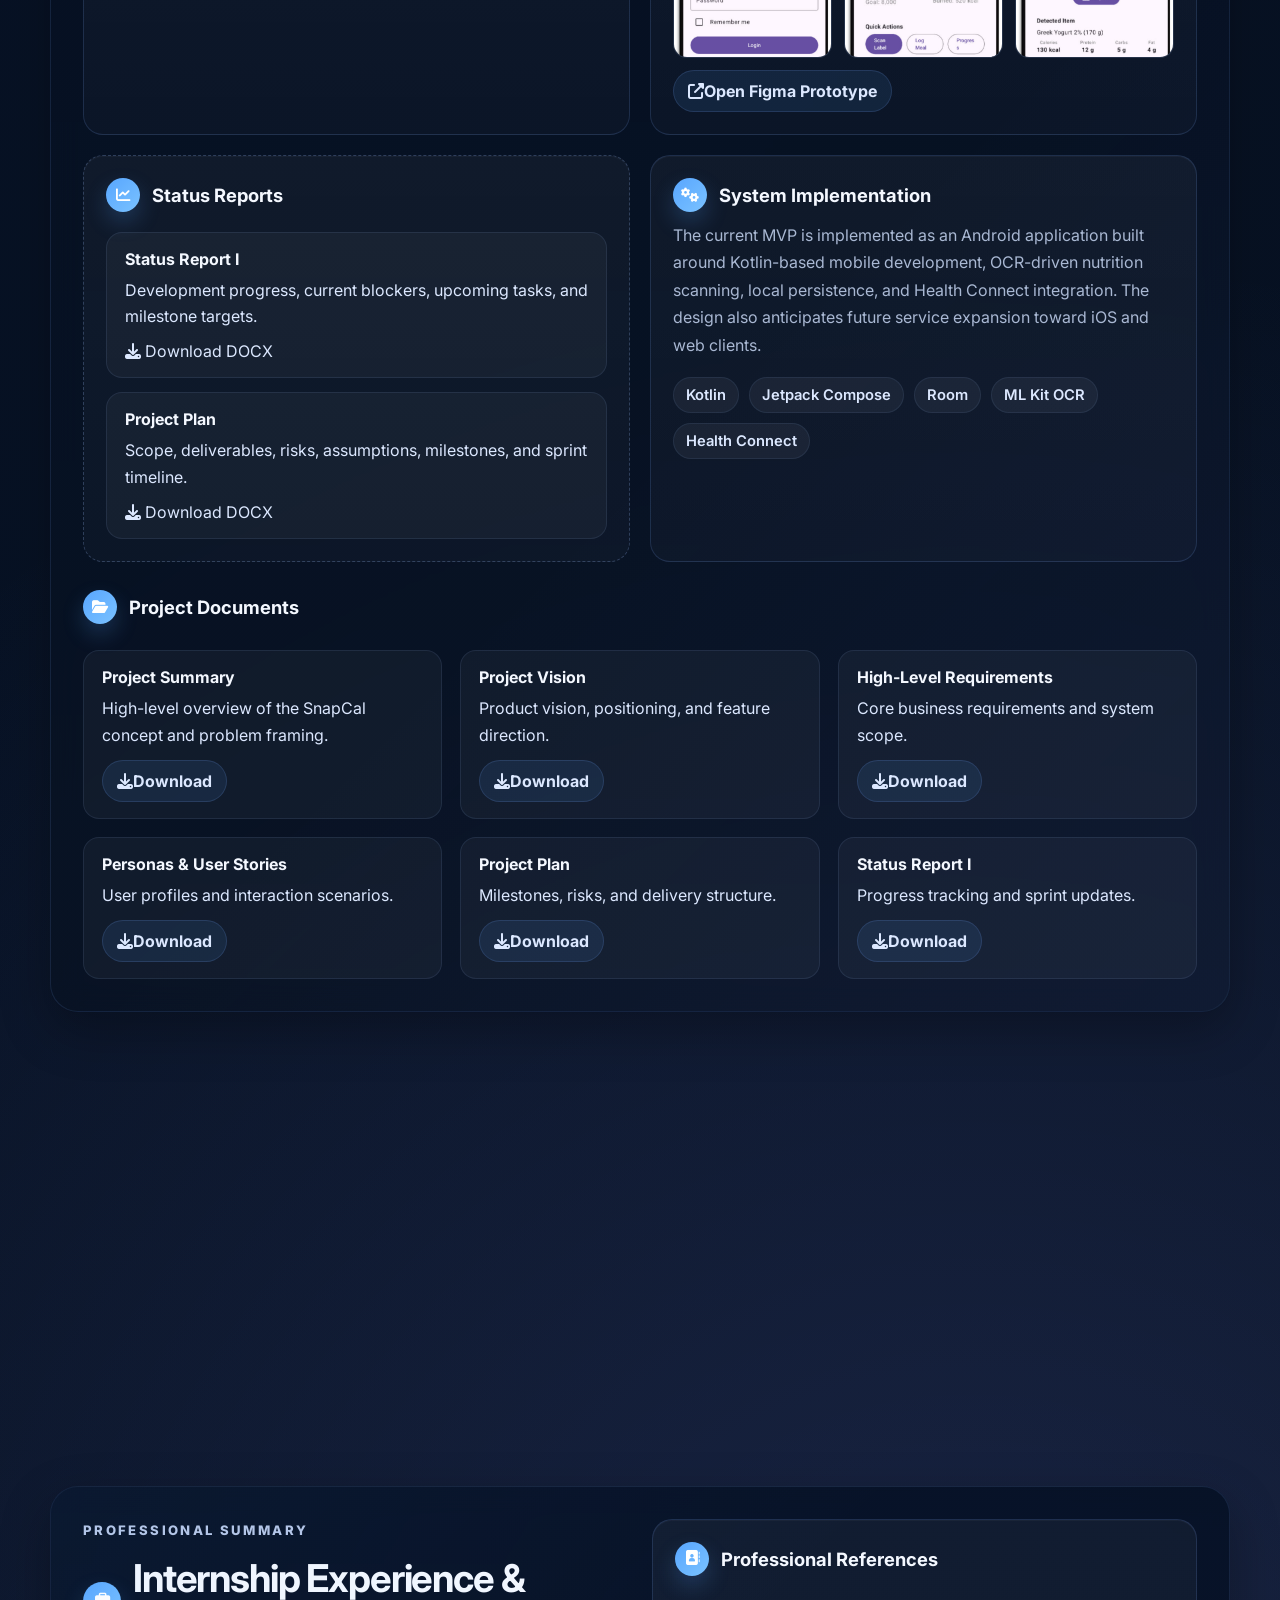
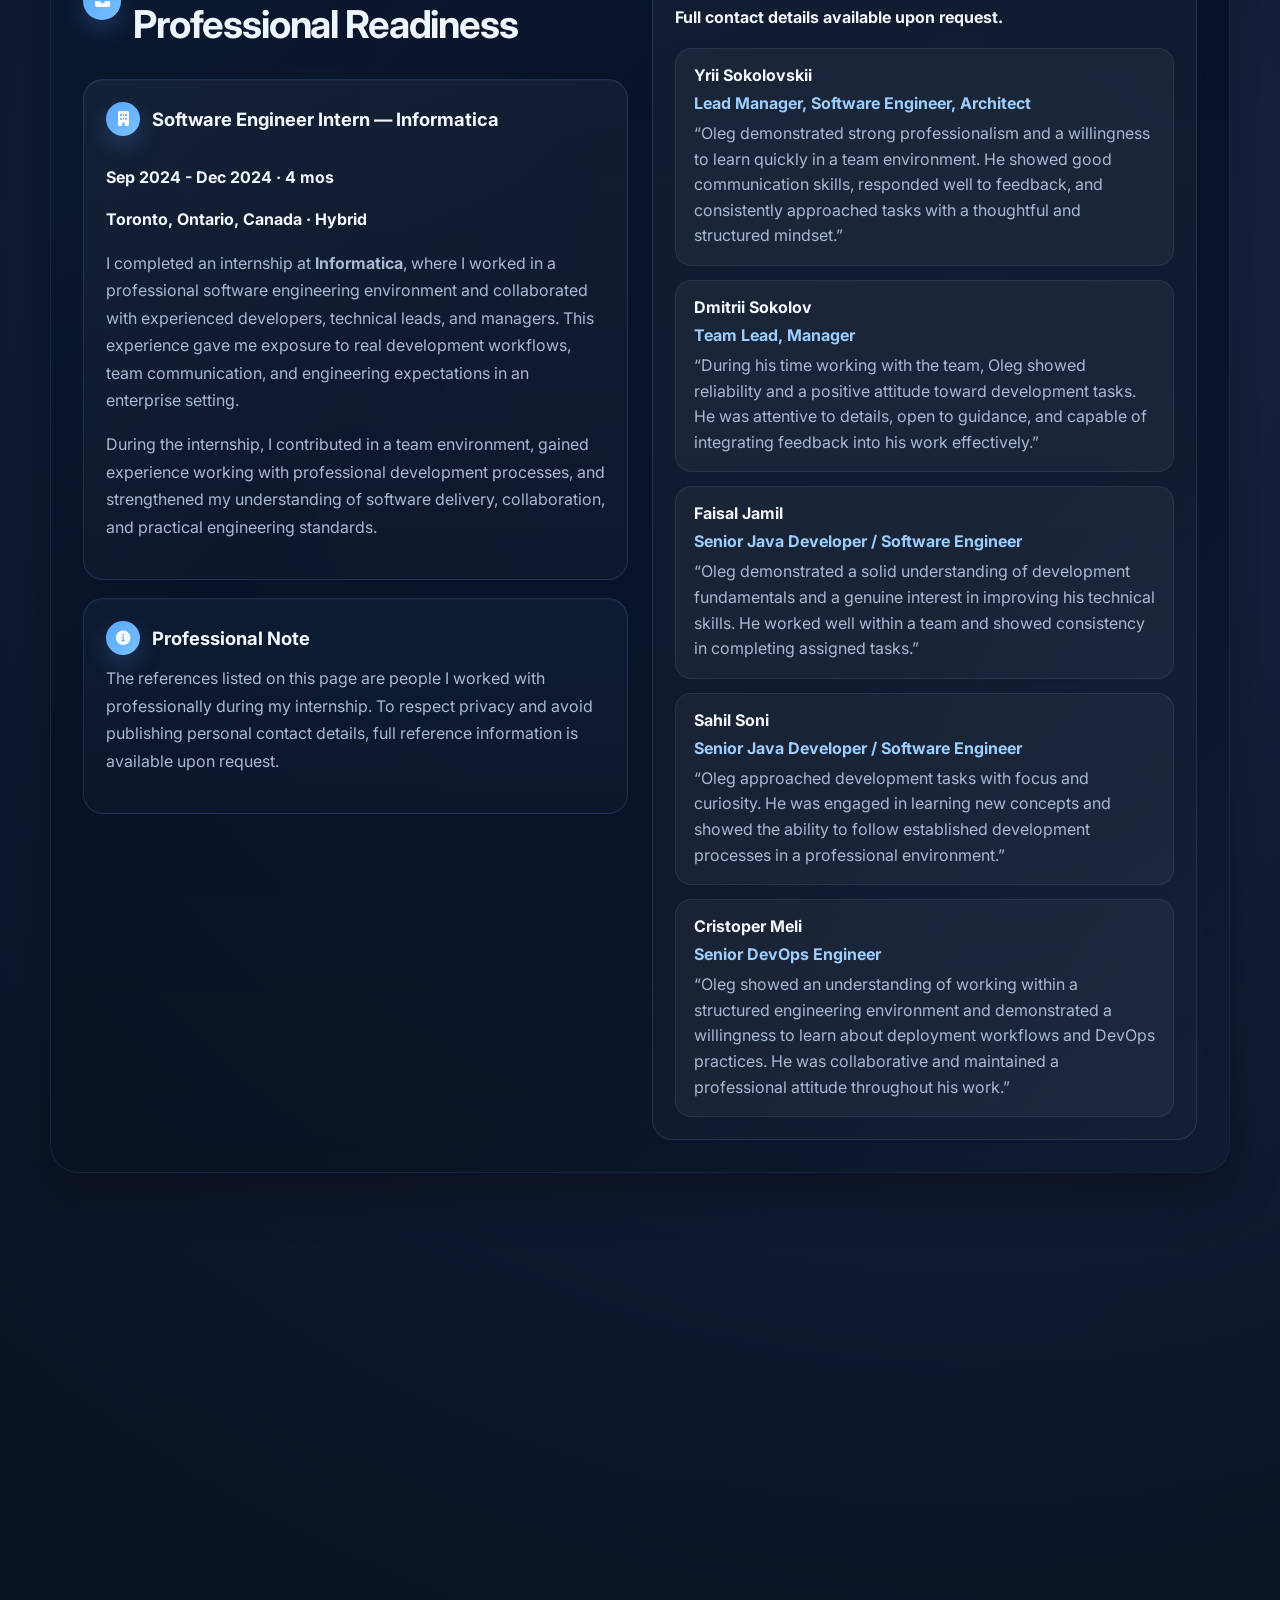
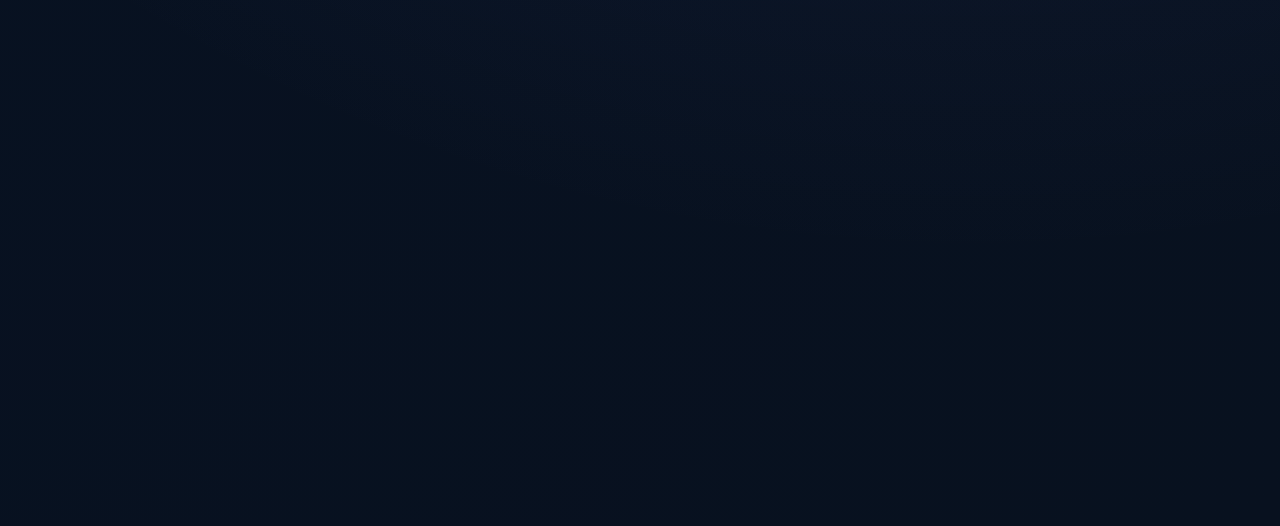
==== commit 35778b0d: "Online Portfolio 2.0" ====
--- a/index.html
+++ b/index.html
@@ -3,218 +3,952 @@
 <head>
     <meta charset="UTF-8">
     <meta name="viewport" content="width=device-width, initial-scale=1.0">
-    <title>Oleg Sanitskii | Software Developer</title>
-    <link href="https://fonts.googleapis.com/css2?family=Roboto:wght@400;700&display=swap" rel="stylesheet">
+    <meta name="description" content="Oleg Sanitskii portfolio — software development projects, academic work, technical skills, and contact information.">
+    <title>Oleg Sanitskii | Portfolio</title>
+
+    <link rel="preconnect" href="https://fonts.googleapis.com">
+    <link rel="preconnect" href="https://fonts.gstatic.com" crossorigin>
+    <link href="https://fonts.googleapis.com/css2?family=Inter:wght@400;500;600;700;800&display=swap" rel="stylesheet">
+    <link rel="stylesheet" href="https://cdnjs.cloudflare.com/ajax/libs/font-awesome/6.5.2/css/all.min.css">
+
     <link rel="stylesheet" href="assets/css/main.css">
 </head>
 <body>
-<header >
-    <div>
-        <h1>Welcome to My Portfolio</h1>
-        <h2>Oleg Sanitskii | Software Developer</h2>
+    <div class="aurora" aria-hidden="true">
+        <span></span>
+        <span></span>
+        <span></span>
+        <span></span>
     </div>
-    <img src="assets/img/mypicture.jpg" alt="Oleg Sanitskii">
-
-</header>
-
-
-
-<main>
-
-    <nav>
-        <ul>
-            <li><a href="#about" class="nav-link">About Me</a></li>
-            <li><a href="#skills" class="nav-link">Skills</a></li>
-            <li><a href="#projects" class="nav-link">Projects</a>
-                <ul>
-                    <li><a href="https://comp2139-assignment2.azurewebsites.net/" class="nav-link">Travel Management System</a></li>
-
-                </ul>
-            </li>
-            <li><a href="#education" class="nav-link">Education</a>
-                <ul>
-                    <li><a href = "assets/img/blank.pdf">Dean's Honour List</a></li>
-                    <li><a href = "assets/img/AcademicTranscipt.pdf">Academic Transcript</a></li>
-                </ul>
-            </li>
-            <li><a href="#contact" class="nav-link">Contact Me</a>
-                <ul>
-                    <li><strong>Email:</strong> <a href="mailto:olegsanitskii@gmail.com">olegsanitskii@gmail.com</a></li>
-                    <li><strong>LinkedIn:</strong> <a href="https://www.linkedin.com/in/oleg-sanitskii-6a21b02aa/">Oleg Sanitskii</a></li>
-                    <li><strong>GitHub:</strong> <a href="https://github.com/OlegSanitskii">Oleg Sanitskii</a></li>
-                </ul>
-
-            </li>
-        </ul>
-    </nav>
-
-
-
-    <section id="about">
-        <h2>About Me</h2>
-        <p>Hello! I'm Oleg Sanitskii, a Junior software developer with over 2 years of practical experience.
-            Based in Toronto, I specialize in full-stack development with a strong background in ASP.NET framework.
-            I'm committed to building responsive and efficient applications that improve user experience and solve real-world problems.</p>
-    </section>
-
-
-
-    <section id="skills">
-        <h2>Skills</h2>
-        <ul class="custom-bullet">
-            <li><strong>Languages:</strong> C#, Python, Java, PHP, HTML, CSS, JavaScript</li>
-            <li><strong>Frameworks/Technologies:</strong> ASP.NET MVC</li>
-            <li><strong>Tools:</strong> Git, WebStorm, PhpStorm, IntelliJ IDEA, Visual studio 2022</li>
-            <li><strong>Databases:</strong> MySQL, SQLITE, Microsoft SQL Server</li>
-            <li><strong>Others:</strong> Agile methodologies</li>
-        </ul>
-    </section>
-
-    <section id="projects">
-        <h2>Projects</h2>
-        <h3>Travel Management System</h3>
-
-        <p><a href="https://comp2139-assignment2.azurewebsites.net/">Would you like to take a look?</a></p>
-
-        <p><strong>Description:</strong>
-
-        <p> Interactive web application that mirrors the
-            functionality of renowned travel booking platforms like Expedia and Travelocity. Application allows users to search for various travel-related services, including
-            flights, hotels, and car rentals,  also incorporates a range of user-centric features. These features include user
-            authentication, personalized booking management, real-time search with filtering and sorting capabilities, and an
-            interactive user interface for seamless navigation and operation.
-        </p>
-
-        <ul class="custom-bullet-blue">
-            <li>- Implement a booking interface where users can select and confirm their bookings</li>
-            <li> - Provide a summary page or confirmation screen with all booking details.</li>
-            <li> - Allow guest users (non-registered) to make bookings.</li>
-            <li> - Users should be able to book flights, hotels, and car rentals</li>
-            <li> -  Include necessary details like dates, pricing, and confirmation.</li>
-            <li> - Allow guest users (non-registered/non-logged-in) to make bookings, with the
-                option to save their details for future use .</li>
-
-        </ul>
-
-
-        <p><strong>Technologies used:</strong>
-        <ul class="custom-bullet">
-            <li>C#</li>
-            <li>ASP.NET Core Identity</li>
-            <li>ASP.NET Core Identity UI</li>
-            <li> Microsoft SQL Server database</li>
-            <li>Microsoft Azure</li>
-            <li>MailGun</li>
-        </ul>
-
-        <br>
-        <br>
-        <br>
-
-        <h3>Airline Booking System</h3>
-        <p><strong>Description:</strong>
-
-        <p>Each flight has a flight number, source, destination, and flight fare.
-            Every passenger is identified by the first name, last name, and age.
-            Reservation contains flight and passenger information. It also contains the travel date.
-            It calculates the total fare payable based on the flight fare and taxes..</p>
-
-            <ul class="custom-bullet-blue">
-                <li>- Accept travel related information.</li>
-                <li> - Store the travel related information.</li>
-                <li> - Display a ticket based on the travel reservation details.</li>
-            </ul>
-
-
-        <p><strong>Technologies used:</strong>  Java, JavaFX </p>
-
-    </section>
-
-    <section id="education">
-        <h2>Education</h2>
-        <p><strong>Degree:</strong> <a href="https://www.georgebrown.ca/programs/computer-programming-and-analysis-program-online-t197">
-            Advanced Diploma – George Brown College</a></p>
-
-            <ul class="custom-bullet">
-                <li>  Full-Stack Web Development</li>
-                <li>  Database Administration and Architecture</li>
-                <li>  IT and Networking</li>
-                <li>  Operating Systems</li>
-                <li>  Data Science and Machine Learning</li>
-                <li>  Mobile Application Development</li>
-            </ul>
-
-        <p><strong><a href = "assets/img/blank.pdf">Dean's Honour List</a></strong></p>
-        <p><strong><a href = "assets/img/AcademicTranscipt.pdf">Academic Transcript</a></strong></p>
-
-
-    </section>
-</main>
-
-
-
-<footer>
-    <section id="contact">
-        <h2>Contact Me</h2>
-        <p>I’m always open to discussing new projects, creative ideas, or opportunities to be part of your visions. Feel free to contact me through:</p>
-
-        <br>
-        <br>
-        <br>
-
-        <ul class="custom-bullet">
-            <li><strong>Email:</strong> <a href="mailto:olegsanitskii@gmail.com">olegsanitskii@gmail.com</a></li>
-            <li><strong>LinkedIn:</strong> <a href="https://www.linkedin.com/in/oleg-sanitskii-6a21b02aa/">Oleg Sanitskii</a></li>
-            <li><strong>GitHub:</strong> <a href="https://github.com/OlegSanitskii">Oleg Sanitskii</a></li>
-        </ul>
-    </section>
-</footer>
-
-<button id="scrollTopBtn" onclick="scrollTopFunction()">Return to Top</button>
-
-<script>
-    function scrollTopFunction() {
-        document.body.scrollTop = 0;
-        document.documentElement.scrollTop = 0;
-    }
-
-    let mybutton = document.getElementById("scrollTopBtn");
-
-    window.onscroll = function() {scrollFunction()};
-
-    function scrollFunction() {
-        if (document.body.scrollTop > 20 || document.documentElement.scrollTop > 20) {
-            mybutton.style.display = "block";
-        } else {
-            mybutton.style.display = "none";
+
+    <div class="page-shell">
+        <header class="site-header">
+            <a class="brand" href="#top">OS</a>
+
+            <button class="nav-toggle" aria-label="Open menu" aria-expanded="false">☰</button>
+
+            <nav class="site-nav" aria-label="Main navigation">
+                <a href="#about"><i class="fa-solid fa-user"></i><span>About</span></a>
+                <a href="#skills"><i class="fa-solid fa-screwdriver-wrench"></i><span>Skills</span></a>
+                <a href="#work"><i class="fa-solid fa-code"></i><span>Work Samples</span></a>
+                <a href="#capstone"><i class="fa-solid fa-diagram-project"></i><span>Featured Project</span></a>
+                <a href="#credentials"><i class="fa-solid fa-graduation-cap"></i><span>Education</span></a>
+                <a href="#references"><i class="fa-solid fa-user-group"></i><span>References</span></a>
+                <a href="#volunteer"><i class="fa-solid fa-handshake-angle"></i><span>Volunteer</span></a>
+                <a href="#contact"><i class="fa-solid fa-paper-plane"></i><span>Contact</span></a>
+            </nav>
+        </header>
+
+        <main id="top">
+            <section class="hero section reveal">
+                <div class="hero-copy">
+                    <p class="eyebrow">Software Developer</p>
+
+                    <h1>
+                        Oleg Sanitskii
+                        <span class="wave" id="wave" aria-hidden="true">👋</span>
+                    </h1>
+
+                    <p class="hero-text">
+                        Specialize in Computer Programming &amp; Analysis. Software Engineer with full-stack experience building web applications,
+                        course projects, and cloud-deployed solutions. Strong interest in Mobile App Development, Web Development, databases,
+                        clean UI, and reliable backend logic.
+                    </p>
+
+                    <div class="hero-actions">
+                        <a class="btn btn-primary" href="#work">View Projects</a>
+                        <a class="btn btn-secondary" href="resume.html">Resume</a>
+                        <a class="btn btn-secondary" href="cover-letter.html">Cover Letter</a>
+                    </div>
+
+                    <ul class="hero-meta">
+                        <li>Toronto, ON</li>
+                        <li>George Brown College</li>
+                        <li>Open to junior developer opportunities</li>
+                    </ul>
+                </div>
+
+                <div class="hero-card">
+                    <img src="assets/img/mypicture.jpg" alt="Oleg Sanitskii" style="max-width: 250px;">
+
+                    <div class="quick-facts">
+                        <div>
+                            <span class="fact-label">Focus</span>
+                            <strong>Full-Stack / Backend</strong>
+                        </div>
+
+                        <div>
+                            <span class="fact-label">Core Stack</span>
+                            <strong>Java, C#, Python, Kotlin, Swift, SQL, JavaScript</strong>
+                        </div>
+
+                        <div>
+                            <span class="fact-label">Profiles</span>
+                            <div class="social-links">
+                                <a href="https://github.com/OlegSanitskii" target="_blank" rel="noreferrer" class="social-link">
+                                    <i class="fa-brands fa-github"></i>
+                                    <span>GitHub</span>
+                                </a>
+
+                                <a href="https://www.linkedin.com/in/oleg-sanitskii-6a21b02aa/" target="_blank" rel="noreferrer" class="social-link">
+                                    <i class="fa-brands fa-linkedin"></i>
+                                    <span>LinkedIn</span>
+                                </a>
+                            </div>
+                        </div>
+                    </div>
+                </div>
+            </section>
+
+            <section class="section grid-two reveal" id="about">
+                <div>
+                    <p class="eyebrow">Personal Data</p>
+                    <h2 class="section-title-icon">
+                        <i class="fa-solid fa-user"></i>
+                        <span>Bio</span>
+                    </h2>
+                    <p>
+                        I am a software development student and junior developer focused on practical, user-oriented
+                        solutions. My work so far has included database management, console / web / desktop / smartphone applications, booking systems, data
+                        science coursework, and DevOps practices. I enjoy turning requirements into structured,
+                        testable features and improving the clarity of the user experience.
+                    </p>
+                    <p>
+                        My goal is to grow into a dependable software engineer who can contribute across the full
+                        development lifecycle — from requirements analysis and design to implementation, deployment,
+                        and iteration.
+                    </p>
+                </div>
+
+                <div class="panel soft-panel">
+                    <h3 class="card-title-icon">
+                        <i class="fa-solid fa-compass"></i>
+                        <span>Career Philosophy</span>
+                    </h3>
+                    <p>
+                        I believe good software should solve a real problem, be understandable to the next developer,
+                        and feel intuitive to the person using it. That means balancing technical correctness with
+                        usability, communication, and steady improvement.
+                    </p>
+                    <p>
+                        I am motivated by visible progress: learning new tools, applying them to real projects,
+                        and building a body of work that reflects discipline, curiosity, and professional growth.
+                    </p>
+                </div>
+            </section>
+
+            <section class="section reveal" id="skills">
+                <p class="eyebrow">Technical Profile</p>
+                <h2 class="section-title-icon">
+                    <i class="fa-solid fa-screwdriver-wrench"></i>
+                    <span>Skills &amp; Tools</span>
+                </h2>
+
+                <div class="cards cards-4">
+                    <article class="card">
+                        <h3 class="card-title-icon">
+                            <i class="fa-solid fa-code"></i>
+                            <span>Languages</span>
+                        </h3>
+                        <p>C#, Java, Python, PHP, JavaScript, Swift, Kotlin, HTML, CSS</p>
+                    </article>
+
+                    <article class="card">
+                        <h3 class="card-title-icon">
+                            <i class="fa-solid fa-layer-group"></i>
+                            <span>Frameworks</span>
+                        </h3>
+                        <p>ASP.NET MVC, ASP.NET Core Identity, JavaFX, Spring, Spring Boot</p>
+                    </article>
+
+                    <article class="card">
+                        <h3 class="card-title-icon">
+                            <i class="fa-solid fa-database"></i>
+                            <span>Databases</span>
+                        </h3>
+                        <p>MySQL, SQLite, MongoDB</p>
+                    </article>
+
+                    <article class="card">
+                        <h3 class="card-title-icon">
+                            <i class="fa-solid fa-toolbox"></i>
+                            <span>Tools</span>
+                        </h3>
+                        <p>Git, Visual Studio, IntelliJ IDEA, Android Studio, Xcode, WebStorm, PhpStorm, Azure, AWS</p>
+                    </article>
+                </div>
+            </section>
+
+            <section class="section reveal" id="work">
+                <p class="eyebrow">Academic Work</p>
+                <h2 class="section-title-icon">
+                    <i class="fa-solid fa-code"></i>
+                    <span>Projects</span>
+                </h2>
+
+                <div class="cards cards-2">
+                    <article class="project-card featured">
+                        <div class="project-topline">Featured Capstone Project</div>
+
+                        <h3 class="card-title-icon">
+                            <i class="fa-solid fa-heart-pulse"></i>
+                            <span>SnapCal</span>
+                        </h3>
+
+                        <div class="project-carousel" data-carousel>
+                            <button class="carousel-btn prev" type="button" aria-label="Previous image">&#10094;</button>
+
+                            <div class="carousel-track">
+                                <img src="assets/img/snapcal-1.png" alt="SnapCal splash screen" class="carousel-image active lightbox-image">
+                                <img src="assets/img/snapcal-2.png" alt="SnapCal login screen" class="carousel-image lightbox-image">
+                                <img src="assets/img/snapcal-3.png" alt="SnapCal create account screen" class="carousel-image lightbox-image">
+                                <img src="assets/img/snapcal-4.png" alt="SnapCal dashboard screen" class="carousel-image lightbox-image">
+                                <img src="assets/img/snapcal-5.png" alt="SnapCal scan product or receipt screen" class="carousel-image lightbox-image">
+                                <img src="assets/img/snapcal-6.png" alt="SnapCal OCR recognized text screen" class="carousel-image lightbox-image">
+                                <img src="assets/img/snapcal-7.png" alt="SnapCal Garmin recent access screen" class="carousel-image lightbox-image">
+                                <img src="assets/img/snapcal-8.png" alt="SnapCal Garmin data and access screen" class="carousel-image lightbox-image">
+                                <img src="assets/img/snapcal-9.png" alt="SnapCal progress summary screen" class="carousel-image lightbox-image">
+                                <img src="assets/img/snapcal-10.png" alt="SnapCal meal list in progress screen" class="carousel-image lightbox-image">
+                                <img src="assets/img/snapcal-11.png" alt="SnapCal edit meal modal" class="carousel-image lightbox-image">
+                                <img src="assets/img/snapcal-12.png" alt="SnapCal add meal manually screen" class="carousel-image lightbox-image">
+                            </div>
+
+                            <button class="carousel-btn next" type="button" aria-label="Next image">&#10095;</button>
+                        </div>
+
+                        <p>
+                            Cross-platform nutrition and activity tracking concept designed for Android, iOS, and web, inspired by connected health ecosystems such as Garmin.
+                            SnapCal combines meal logging, OCR-based product scanning, Garmin/health data integration, progress tracking, and editable nutrition records in a unified user workflow.
+                        </p>
+
+                        <ul class="tags">
+                            <li>Kotlin</li>
+                            <li>Jetpack Compose</li>
+                            <li>Room</li>
+                            <li>ML Kit OCR</li>
+                            <li>Health Connect</li>
+                            <li>SaaS Concept</li>
+                        </ul>
+
+                        <div class="link-row">
+                            <a href="https://github.com/OlegSanitskii" target="_blank" rel="noreferrer">View Repository</a>
+                        </div>
+                    </article>
+
+                    <article class="project-card">
+                        <div class="project-topline">Web Application</div>
+
+                        <h3 class="card-title-icon">
+                            <i class="fa-solid fa-plane-departure"></i>
+                            <span>Travel Management System</span>
+                        </h3>
+
+                        <div class="project-carousel" data-carousel>
+                            <button class="carousel-btn prev" type="button" aria-label="Previous image">&#10094;</button>
+
+                            <div class="carousel-track">
+                                <img src="assets/img/travel-system/home.png" alt="Travel system homepage" class="carousel-image active lightbox-image">
+                                <img src="assets/img/travel-system/hotels.png" alt="Travel system hotel search results" class="carousel-image lightbox-image">
+                                <img src="assets/img/travel-system/flights-list.png" alt="Travel system flight listing page" class="carousel-image lightbox-image">
+                                <img src="assets/img/travel-system/car-list.png" alt="Travel system car rental list" class="carousel-image lightbox-image">
+                                <img src="assets/img/travel-system/car-details-1.png" alt="Travel system car details page" class="carousel-image lightbox-image">
+                                <img src="assets/img/travel-system/login.png" alt="Travel system login page" class="carousel-image lightbox-image">
+                                <img src="assets/img/travel-system/register.png" alt="Travel system register page" class="carousel-image lightbox-image">
+                            </div>
+
+                            <button class="carousel-btn next" type="button" aria-label="Next image">&#10095;</button>
+                        </div>
+
+                        <p>
+                            Full-stack travel booking web application built with ASP.NET Core MVC for browsing hotels, flights, and car rentals.
+                            The system includes authentication with ASP.NET Identity, database-backed listings with Entity Framework Core and SQL Server,
+                            and a multi-step reservation flow across different travel services.
+                        </p>
+
+                        <ul class="tags">
+                            <li>C#</li>
+                            <li>ASP.NET Core MVC</li>
+                            <li>Identity</li>
+                            <li>Entity Framework Core</li>
+                            <li>SQL Server</li>
+                        </ul>
+
+                        <div class="link-row">
+                            <a href="https://github.com/OlegSanitskii/COMP2129_Assignment_2" target="_blank" rel="noreferrer">View Repository</a>
+                        </div>
+                    </article>
+
+                    <article class="project-card">
+                        <div class="project-topline">Swift Mobile App</div>
+                        <h3 class="card-title-icon">
+                            <i class="fa-brands fa-swift"></i>
+                            <span>Prime Numbers Game</span>
+                        </h3>
+
+                        <div class="project-carousel" data-carousel>
+                            <button class="carousel-btn prev" type="button" aria-label="Previous image">&#10094;</button>
+
+                            <div class="carousel-track">
+                                <img src="assets/img/swift-prime-1.png" alt="Swift Prime Numbers Game main menu" class="carousel-image active lightbox-image">
+                                <img src="assets/img/swift-prime-2.png" alt="Swift Prime Numbers Game countdown screen" class="carousel-image lightbox-image">
+                                <img src="assets/img/swift-prime-3.png" alt="Swift Prime Numbers Game gameplay screen" class="carousel-image lightbox-image">
+                                <img src="assets/img/swift-prime-4.png" alt="Swift Prime Numbers Game summary screen" class="carousel-image lightbox-image">
+                                <img src="assets/img/swift-prime-5.png" alt="Swift Prime Numbers Game summary bottom panel screen" class="carousel-image lightbox-image">
+                                <img src="assets/img/swift-prime-6.png" alt="Swift Prime Numbers Game statistics screen" class="carousel-image lightbox-image">
+                                <img src="assets/img/swift-prime-7.png" alt="Swift Prime Numbers Game saved summary screen" class="carousel-image lightbox-image">
+                            </div>
+
+                            <button class="carousel-btn next" type="button" aria-label="Next image">&#10095;</button>
+                        </div>
+
+                        <p>
+                            iOS mini-game built with SwiftUI where the player must quickly decide whether a number is prime or not before the timer runs out.
+                            The app includes a countdown screen, live gameplay with score tracking, detailed per-attempt explanations, saved game summaries,
+                            and cumulative statistics across multiple sessions.
+                        </p>
+
+                        <ul class="tags">
+                            <li>Swift</li>
+                            <li>SwiftUI</li>
+                            <li>NavigationStack</li>
+                            <li>Timers</li>
+                            <li>State Management</li>
+                        </ul>
+
+                        <div class="link-row">
+                            <a href="https://github.com/OlegSanitskii/Lab1_Oleg_Sanitskii" target="_blank" rel="noreferrer">View Repository</a>
+                        </div>
+                    </article>
+
+                    <article class="project-card">
+                        <div class="project-topline">Java Desktop Application</div>
+                        <h3 class="card-title-icon">
+                            <i class="fa-solid fa-ticket"></i>
+                            <span>Airline Booking System</span>
+                        </h3>
+
+                        <div class="project-carousel" data-carousel>
+                            <button class="carousel-btn prev" type="button" aria-label="Previous image">&#10094;</button>
+
+                            <div class="carousel-track">
+                                <img src="assets/img/airline-system/main.png" alt="Airline Booking System main window" class="carousel-image active lightbox-image">
+                                <img src="assets/img/airline-system/add-passenger.png" alt="Airline Booking System add passenger form" class="carousel-image lightbox-image">
+                                <img src="assets/img/airline-system/display-passengers.png" alt="Airline Booking System passenger list" class="carousel-image lightbox-image">
+                                <img src="assets/img/airline-system/book-flight.png" alt="Airline Booking System book flight dialog" class="carousel-image lightbox-image">
+                                <img src="assets/img/airline-system/booking-success.png" alt="Airline Booking System booking success message" class="carousel-image lightbox-image">
+                                <img src="assets/img/airline-system/print-ticket.jpg" alt="Airline Booking System print ticket" class="carousel-image lightbox-image">
+                                <img src="assets/img/airline-system/ticket-details.jpg" alt="Airline Booking System ticket details" class="carousel-image lightbox-image">
+                                <img src="assets/img/airline-system/last-7-days.png" alt="Airline Booking System passengers booked in last 7 days" class="carousel-image lightbox-image">
+                                <img src="assets/img/airline-system/cancel-flight.png" alt="Airline Booking System cancel flight dialog" class="carousel-image lightbox-image">
+                                <img src="assets/img/airline-system/cancellation-success.png" alt="Airline Booking System cancellation success message" class="carousel-image lightbox-image">
+                            </div>
+
+                            <button class="carousel-btn next" type="button" aria-label="Next image">&#10095;</button>
+                        </div>
+
+                        <p>
+                            Java desktop booking application focused on passenger registration, booking and cancellation workflows,
+                            fare handling, and recent booking history. The interface supports adding passengers, displaying passenger
+                            records, booking flights, cancelling reservations, and reviewing tickets purchased within the last 7 days.
+                        </p>
+
+                        <ul class="tags">
+                            <li>Java</li>
+                            <li>JavaFX</li>
+                            <li>OOP</li>
+                            <li>Desktop UI</li>
+                            <li>Booking Workflow</li>
+                        </ul>
+
+                        <div class="link-row">
+                            <a href="https://github.com/OlegSanitskii/projectBasedOnCsharpFlightManagmentSystem" target="_blank" rel="noreferrer">View Repository</a>
+                        </div>
+                    </article>
+                </div>
+            </section>
+
+            <section class="section reveal" id="capstone">
+                <p class="eyebrow">Featured Project Structure</p>
+                <h2 class="section-title-icon">
+                    <i class="fa-solid fa-diagram-project"></i>
+                    <span>Project Breakdown</span>
+                </h2>
+
+                <p class="section-intro">
+                    SnapCal is positioned as my featured capstone project. The current release focuses on an Android MVP,
+                    while the long-term product direction expands toward a broader cross-platform service with future iOS
+                    and web support.
+                </p>
+
+                <div class="capstone-grid">
+                    <article class="capstone-item">
+                        <h3 class="card-title-icon">
+                            <i class="fa-solid fa-file-lines"></i>
+                            <span>Project Summary</span>
+                        </h3>
+                        <p>
+                            SnapCal is a mobile-first nutrition and activity tracking system that combines OCR-based food
+                            logging with imported health and workout data. The current implementation focuses on an
+                            Android MVP, while the system is designed to support future iOS and web expansion as part of a
+                            connected SaaS-style ecosystem.
+                        </p>
+                    </article>
+
+                    <article class="capstone-item">
+                        <h3 class="card-title-icon">
+                            <i class="fa-solid fa-bullseye"></i>
+                            <span>Project Vision</span>
+                        </h3>
+                        <p>
+                            To create a unified health tracking ecosystem where users can connect nutrition and physical
+                            activity data, reduce manual logging, and receive clear insights into calorie balance,
+                            macro intake, and progress over time.
+                        </p>
+                    </article>
+
+                    <article class="capstone-item">
+                        <h3 class="card-title-icon">
+                            <i class="fa-solid fa-list-check"></i>
+                            <span>Business / Project Requirements</span>
+                        </h3>
+                        <ul class="check-list compact-list">
+                            <li>Capture nutrition data from product labels using OCR.</li>
+                            <li>Import activity data such as workouts, calories, and steps via Garmin / Health Connect.</li>
+                            <li>Store nutrition and activity records locally for offline access.</li>
+                            <li>Generate weekly reports with intake vs burn analysis and export options.</li>
+                            <li>Provide manual correction and manual meal entry as fallback workflows.</li>
+                        </ul>
+                    </article>
+
+                    <article class="capstone-item">
+                        <h3 class="card-title-icon">
+                            <i class="fa-solid fa-calendar-check"></i>
+                            <span>Project Plan</span>
+                        </h3>
+                        <ul class="check-list compact-list">
+                            <li>Implement OCR capture and parsing for nutrition labels.</li>
+                            <li>Integrate Garmin / Health Connect activity data.</li>
+                            <li>Build local persistence and reporting features.</li>
+                            <li>Refine UI/UX and test on modern Android versions.</li>
+                            <li>Prepare documentation, status reporting, and final MVP presentation.</li>
+                        </ul>
+                    </article>
+
+                    <article class="capstone-item">
+                        <h3 class="card-title-icon">
+                            <i class="fa-solid fa-drafting-compass"></i>
+                            <span>Requirements Analysis &amp; Design</span>
+                        </h3>
+                        <p>
+                            The core system revolves around entities such as User, Meal, Activity, and Report. The product
+                            flow supports authentication, OCR-based scanning, manual food entry, progress dashboards, and
+                            connected health data import. The architecture is intentionally separated into UI, processing,
+                            and storage layers to support future platform growth.
+                        </p>
+                    </article>
+
+                    <article class="capstone-item">
+                        <h3 class="card-title-icon">
+                            <i class="fa-solid fa-pen-ruler"></i>
+                            <span>Wireframes / Mockups</span>
+                        </h3>
+
+                        <div class="mockup-preview-grid">
+                            <img src="assets/img/snapcal-login.png" alt="SnapCal login screen preview" class="lightbox-image">
+                            <img src="assets/img/snapcal-dashboard.png" alt="SnapCal dashboard preview" class="lightbox-image">
+                            <img src="assets/img/snapcal-scan.png" alt="SnapCal scan screen preview" class="lightbox-image">
+                        </div>
+
+                        <div class="doc-actions">
+                            <a href="https://www.figma.com/design/eeKs50VQDdo6otRQbSca7e/ProjectMock?node-id=0-1&p=f&t=80Ff0O1HiBEk1nZy-0" target="_blank" rel="noreferrer">
+                                <i class="fa-solid fa-up-right-from-square"></i> Open Figma Prototype
+                            </a>
+                        </div>
+                    </article>
+
+                    <article class="capstone-item status-item">
+                        <h3 class="card-title-icon">
+                            <i class="fa-solid fa-chart-line"></i>
+                            <span>Status Reports</span>
+                        </h3>
+
+                        <div class="doc-stack">
+                            <div class="doc-link-card">
+                                <strong>Status Report I</strong>
+                                <p>Development progress, current blockers, upcoming tasks, and milestone targets.</p>
+                                <a href="assets/docs/W25_T16_Status_Report_1.docx" download>
+                                    <i class="fa-solid fa-download"></i> Download DOCX
+                                </a>
+                            </div>
+
+                            <div class="doc-link-card">
+                                <strong>Project Plan</strong>
+                                <p>Scope, deliverables, risks, assumptions, milestones, and sprint timeline.</p>
+                                <a href="assets/docs/W25_T16_Project_Plan_v2.0.docx" download>
+                                    <i class="fa-solid fa-download"></i> Download DOCX
+                                </a>
+                            </div>
+                        </div>
+                    </article>
+
+                    <article class="capstone-item">
+                        <h3 class="card-title-icon">
+                            <i class="fa-solid fa-gears"></i>
+                            <span>System Implementation</span>
+                        </h3>
+                        <p>
+                            The current MVP is implemented as an Android application built around Kotlin-based mobile
+                            development, OCR-driven nutrition scanning, local persistence, and Health Connect integration.
+                            The design also anticipates future service expansion toward iOS and web clients.
+                        </p>
+
+                        <ul class="tags">
+                            <li>Kotlin</li>
+                            <li>Jetpack Compose</li>
+                            <li>Room</li>
+                            <li>ML Kit OCR</li>
+                            <li>Health Connect</li>
+                        </ul>
+                    </article>
+                </div>
+
+                <div class="capstone-documents">
+                    <h3 class="card-title-icon">
+                        <i class="fa-solid fa-folder-open"></i>
+                        <span>Project Documents</span>
+                    </h3>
+
+                    <div class="doc-grid">
+                        <div class="doc-card">
+                            <h4>Project Summary</h4>
+                            <p>High-level overview of the SnapCal concept and problem framing.</p>
+                            <div class="doc-actions">
+                                <a href="assets/docs/COMP3059-F25-T11-Project-Summary.docx" download>
+                                    <i class="fa-solid fa-download"></i> Download
+                                </a>
+                            </div>
+                        </div>
+
+                        <div class="doc-card">
+                            <h4>Project Vision</h4>
+                            <p>Product vision, positioning, and feature direction.</p>
+                            <div class="doc-actions">
+                                <a href="assets/docs/COMP3059-F25-T11-Project-Vision.docx" download>
+                                    <i class="fa-solid fa-download"></i> Download
+                                </a>
+                            </div>
+                        </div>
+
+                        <div class="doc-card">
+                            <h4>High-Level Requirements</h4>
+                            <p>Core business requirements and system scope.</p>
+                            <div class="doc-actions">
+                                <a href="assets/docs/COMP3059-F25-T11-High-Level-Requirements.doc" download>
+                                    <i class="fa-solid fa-download"></i> Download
+                                </a>
+                            </div>
+                        </div>
+
+                        <div class="doc-card">
+                            <h4>Personas &amp; User Stories</h4>
+                            <p>User profiles and interaction scenarios.</p>
+                            <div class="doc-actions">
+                                <a href="assets/docs/COMP3059-F25_T11_Personas_and_UserStories.docx" download>
+                                    <i class="fa-solid fa-download"></i> Download
+                                </a>
+                            </div>
+                        </div>
+
+                        <div class="doc-card">
+                            <h4>Project Plan</h4>
+                            <p>Milestones, risks, and delivery structure.</p>
+                            <div class="doc-actions">
+                                <a href="assets/docs/W25_T16_Project_Plan_v2.0.docx" download>
+                                    <i class="fa-solid fa-download"></i> Download
+                                </a>
+                            </div>
+                        </div>
+
+                        <div class="doc-card">
+                            <h4>Status Report I</h4>
+                            <p>Progress tracking and sprint updates.</p>
+                            <div class="doc-actions">
+                                <a href="assets/docs/W25_T16_Status_Report_1.docx" download>
+                                    <i class="fa-solid fa-download"></i> Download
+                                </a>
+                            </div>
+                        </div>
+                    </div>
+                </div>
+            </section>
+
+            <section class="section grid-two reveal" id="credentials">
+                <div>
+                    <p class="eyebrow">Academic Credentials</p>
+                    <h2 class="section-title-icon">
+                        <i class="fa-solid fa-graduation-cap"></i>
+                        <span>Education</span>
+                    </h2>
+
+                    <p>
+                        <strong>Advanced Diploma — Computer Programming and Analysis</strong><br>
+                        George Brown College
+                    </p>
+
+                    <p>2022 - 2026</p>
+
+                    <ul class="check-list">
+                        <li>Full-Stack Web Development</li>
+                        <li>Database Administration and Architecture</li>
+                        <li>Operating Systems and Networking</li>
+                        <li>Applied Data Science and Machine Learning</li>
+                        <li>Mobile Application Development</li>
+                    </ul>
+                </div>
+
+                <div class="panel">
+                    <h3 class="card-title-icon">
+                        <i class="fa-solid fa-folder-open"></i>
+                        <span>Supporting Documents</span>
+                    </h3>
+                    <div class="doc-list">
+                        <a href="assets/docs/AcademicTranscript.pdf" target="_blank" rel="noreferrer">Academic Transcript</a>
+                        <a href="assets/docs/DeansHonourList.pdf" target="_blank" rel="noreferrer">Dean's Honour List</a>
+                        <a href="resume.html">Resume Page</a>
+                        <a href="cover-letter.html">Cover Letter</a>
+                    </div>
+                </div>
+            </section>
+
+            <section class="section grid-two reveal" id="references">
+                <div>
+                    <p class="eyebrow">Professional Summary</p>
+                    <h2 class="section-title-icon">
+                        <i class="fa-solid fa-briefcase"></i>
+                        <span>Internship Experience &amp; Professional Readiness</span>
+                    </h2>
+
+                    <div class="panel" style="margin-top: 18px;">
+                        <h3 class="card-title-icon">
+                            <i class="fa-solid fa-building"></i>
+                            <span>Software Engineer Intern — Informatica</span>
+                        </h3>
+
+                        <h4>Sep 2024 - Dec 2024 · 4 mos</h4>
+                        <h4>Toronto, Ontario, Canada · Hybrid</h4>
+
+                        <p>
+                            I completed an internship at <strong>Informatica</strong>, where I worked in a professional software
+                            engineering environment and collaborated with experienced developers, technical leads, and managers.
+                            This experience gave me exposure to real development workflows, team communication, and engineering
+                            expectations in an enterprise setting.
+                        </p>
+
+                        <p>
+                            During the internship, I contributed in a team environment, gained experience working with professional
+                            development processes, and strengthened my understanding of software delivery, collaboration, and
+                            practical engineering standards.
+                        </p>
+                    </div>
+
+                    <div class="panel soft-panel" style="margin-top: 18px;">
+                        <h3 class="card-title-icon">
+                            <i class="fa-solid fa-circle-info"></i>
+                            <span>Professional Note</span>
+                        </h3>
+
+                        <p>
+                            The references listed on this page are people I worked with professionally during my internship.
+                            To respect privacy and avoid publishing personal contact details, full reference information is
+                            available upon request.
+                        </p>
+                    </div>
+                </div>
+
+                <div class="panel">
+                    <h3 class="card-title-icon">
+                        <i class="fa-solid fa-address-book"></i>
+                        <span>Professional References</span>
+                    </h3>
+                    <h4>Full contact details available upon request.</h4>
+
+                    <div class="reference-list">
+                        <div class="reference-item">
+                            <h4>Yrii Sokolovskii</h4>
+                            <p class="reference-role">Lead Manager, Software Engineer, Architect</p>
+                            <p class="reference-note">
+                                “Oleg demonstrated strong professionalism and a willingness to learn quickly
+                                in a team environment. He showed good communication skills, responded well to feedback, and consistently
+                                approached tasks with a thoughtful and structured mindset.”
+                            </p>
+                        </div>
+
+                        <div class="reference-item">
+                            <h4>Dmitrii Sokolov</h4>
+                            <p class="reference-role">Team Lead, Manager</p>
+                            <p class="reference-note">
+                                “During his time working with the team, Oleg showed reliability and a
+                                positive attitude toward development tasks. He was attentive to details, open to guidance, and capable
+                                of integrating feedback into his work effectively.”
+                            </p>
+                        </div>
+
+                        <div class="reference-item">
+                            <h4>Faisal Jamil</h4>
+                            <p class="reference-role">Senior Java Developer / Software Engineer</p>
+                            <p class="reference-note">
+                                “Oleg demonstrated a solid understanding of development fundamentals and a
+                                genuine interest in improving his technical skills. He worked well within a team and showed consistency
+                                in completing assigned tasks.”
+                            </p>
+                        </div>
+
+                        <div class="reference-item">
+                            <h4>Sahil Soni</h4>
+                            <p class="reference-role">Senior Java Developer / Software Engineer</p>
+                            <p class="reference-note">
+                                “Oleg approached development tasks with focus and curiosity. He was engaged
+                                in learning new concepts and showed the ability to follow established development processes in a
+                                professional environment.”
+                            </p>
+                        </div>
+
+                        <div class="reference-item">
+                            <h4>Cristoper Meli</h4>
+                            <p class="reference-role">Senior DevOps Engineer</p>
+                            <p class="reference-note">
+                                “Oleg showed an understanding of working within a structured engineering
+                                environment and demonstrated a willingness to learn about deployment workflows and DevOps practices.
+                                He was collaborative and maintained a professional attitude throughout his work.”
+                            </p>
+                        </div>
+                    </div>
+                </div>
+            </section>
+
+            <section class="section reveal" id="volunteer">
+                <p class="eyebrow">Additional Experience</p>
+                <h2 class="section-title-icon">
+                    <i class="fa-solid fa-handshake-angle"></i>
+                    <span>Volunteer Experience</span>
+                </h2>
+
+                <div class="cards">
+                    <article class="card">
+                        <h3>Multisport Canada — Event Volunteer</h3>
+
+                        <p class="project-topline">
+                            Triathlon Event Support · Ontario, Canada
+                        </p>
+
+                        <p>
+                            Supported the organization of a large-scale triathlon event by assisting with participant registration,
+                            equipment setup, and on-site logistics. Worked in a fast-paced environment, coordinating with team members
+                            to ensure smooth event operations and a positive participant experience.
+                        </p>
+
+                        <p>
+                            This experience strengthened my ability to work under pressure, communicate effectively, and contribute
+                            to team-based workflows in real-world scenarios.
+                        </p>
+                    </article>
+                </div>
+            </section>
+        </main>
+
+        <footer class="site-footer reveal" id="contact">
+            <div>
+                <p class="eyebrow">Contact</p>
+                <h2 class="section-title-icon">
+                    <i class="fa-solid fa-paper-plane"></i>
+                    <span>Let’s connect</span>
+                </h2>
+                <p>I’m open to junior developer roles, internships, and collaborative projects.</p>
+            </div>
+
+            <div class="contact-grid">
+                <a href="mailto:olegsanitskii@gmail.com" class="contact-link-icon">
+                    <i class="fa-solid fa-envelope"></i>
+                    <span>olegsanitskii@gmail.com</span>
+                </a>
+
+                <a href="https://www.linkedin.com/in/oleg-sanitskii-6a21b02aa/" target="_blank" rel="noreferrer" class="contact-link-icon">
+                    <i class="fa-brands fa-linkedin"></i>
+                    <span>LinkedIn</span>
+                </a>
+
+                <a href="https://github.com/OlegSanitskii" target="_blank" rel="noreferrer" class="contact-link-icon">
+                    <i class="fa-brands fa-github"></i>
+                    <span>GitHub</span>
+                </a>
+            </div>
+
+            <p class="footer-note">© <span id="year"></span> Oleg Sanitskii.</p>
+        </footer>
+    </div>
+
+    <button id="scrollTopBtn" aria-label="Return to top" title="Return to top">↑ Top</button>
+
+    <div class="lightbox" id="lightbox" aria-hidden="true">
+        <button class="lightbox-close" id="lightboxClose" aria-label="Close image">&times;</button>
+        <img src="" alt="Expanded project screenshot" class="lightbox-content" id="lightboxImage">
+    </div>
+
+    <script>
+        const navToggle = document.querySelector(".nav-toggle");
+        const siteNav = document.querySelector(".site-nav");
+
+        if (navToggle && siteNav) {
+            navToggle.addEventListener("click", () => {
+                const isOpen = siteNav.classList.toggle("open");
+                navToggle.setAttribute("aria-expanded", String(isOpen));
+            });
+
+            siteNav.querySelectorAll("a").forEach(link => {
+                link.addEventListener("click", () => {
+                    siteNav.classList.remove("open");
+                    navToggle.setAttribute("aria-expanded", "false");
+                });
+            });
         }
-    }
-
-
-
-
-    window.addEventListener('scroll', () => {
-        const sections = document.querySelectorAll('section');
-        const navLinks = document.querySelectorAll('nav ul li a');
-
-        sections.forEach(section => {
-            const rect = section.getBoundingClientRect();
-            const id = section.getAttribute('id');
-
-            if (rect.top <= 50 && rect.bottom >= 50) {
-                navLinks.forEach(link => {
-                    link.classList.remove('active');
-                    if (link.getAttribute('href') === `#${id}`) {
-                        link.classList.add('active');
-                    }
+
+        const yearEl = document.getElementById("year");
+        if (yearEl) {
+            yearEl.textContent = new Date().getFullYear();
+        }
+
+        const wave = document.getElementById("wave");
+
+        function playWave() {
+            if (!wave) return;
+            wave.classList.remove("wave-animate");
+            void wave.offsetWidth;
+            wave.classList.add("wave-animate");
+        }
+
+        window.addEventListener("load", () => {
+            setTimeout(playWave, 350);
+        });
+
+        if (wave) {
+            wave.addEventListener("mouseenter", playWave);
+            wave.addEventListener("click", playWave);
+        }
+
+        const revealItems = document.querySelectorAll(".reveal");
+
+        const revealObserver = new IntersectionObserver((entries) => {
+            entries.forEach(entry => {
+                if (entry.isIntersecting) {
+                    entry.target.classList.add("is-visible");
+                    revealObserver.unobserve(entry.target);
+                }
+            });
+        }, { threshold: 0.12 });
+
+        revealItems.forEach(item => revealObserver.observe(item));
+
+        document.addEventListener("mousemove", (event) => {
+            const x = (event.clientX / window.innerWidth) * 100;
+            const y = (event.clientY / window.innerHeight) * 100;
+            document.body.style.setProperty("--mouse-x", x + "%");
+            document.body.style.setProperty("--mouse-y", y + "%");
+        });
+
+        const scrollTopBtn = document.getElementById("scrollTopBtn");
+
+        function toggleScrollTopButton() {
+            if (!scrollTopBtn) return;
+
+            if (document.body.scrollTop > 20 || document.documentElement.scrollTop > 20) {
+                scrollTopBtn.style.display = "block";
+            } else {
+                scrollTopBtn.style.display = "none";
+            }
+        }
+
+        if (scrollTopBtn) {
+            scrollTopBtn.addEventListener("click", () => {
+                window.scrollTo({
+                    top: 0,
+                    behavior: "smooth"
+                });
+            });
+        }
+
+        window.addEventListener("scroll", toggleScrollTopButton);
+        window.addEventListener("load", toggleScrollTopButton);
+
+        document.querySelectorAll("[data-carousel]").forEach((carousel) => {
+            const images = carousel.querySelectorAll(".carousel-image");
+            const prevBtn = carousel.querySelector(".carousel-btn.prev");
+            const nextBtn = carousel.querySelector(".carousel-btn.next");
+
+            let currentIndex = 0;
+
+            function showSlide(index) {
+                images.forEach((img, i) => {
+                    img.classList.toggle("active", i === index);
                 });
             }
+
+            if (prevBtn && nextBtn && images.length > 0) {
+                prevBtn.addEventListener("click", () => {
+                    currentIndex = (currentIndex - 1 + images.length) % images.length;
+                    showSlide(currentIndex);
+                });
+
+                nextBtn.addEventListener("click", () => {
+                    currentIndex = (currentIndex + 1) % images.length;
+                    showSlide(currentIndex);
+                });
+
+                showSlide(currentIndex);
+            }
         });
-    });
-
-</script>
-
+
+        const lightbox = document.getElementById("lightbox");
+        const lightboxImage = document.getElementById("lightboxImage");
+        const lightboxClose = document.getElementById("lightboxClose");
+
+        document.querySelectorAll(".lightbox-image").forEach((image) => {
+            image.addEventListener("click", () => {
+                if (!lightbox || !lightboxImage) return;
+
+                lightboxImage.src = image.src;
+                lightboxImage.alt = image.alt;
+                lightbox.classList.add("open");
+                lightbox.setAttribute("aria-hidden", "false");
+                document.body.style.overflow = "hidden";
+            });
+        });
+
+        function closeLightbox() {
+            if (!lightbox || !lightboxImage) return;
+
+            lightbox.classList.remove("open");
+            lightbox.setAttribute("aria-hidden", "true");
+            lightboxImage.src = "";
+            document.body.style.overflow = "";
+        }
+
+        if (lightboxClose) {
+            lightboxClose.addEventListener("click", closeLightbox);
+        }
+
+        if (lightbox) {
+            lightbox.addEventListener("click", (event) => {
+                if (event.target === lightbox) {
+                    closeLightbox();
+                }
+            });
+        }
+
+        document.addEventListener("keydown", (event) => {
+            if (event.key === "Escape" && lightbox && lightbox.classList.contains("open")) {
+                closeLightbox();
+            }
+        });
+    </script>
 </body>
-</html>
-
-
+</html>
--- a/assets/css/main.css
+++ b/assets/css/main.css
@@ -1,346 +1,1252 @@
-/*
-
-body {
-    background-image: url('../img/background1.webp');
-    background-size:  contain, cover;
-    background-repeat: no-repeat;
-    font-family: 'Roboto', sans-serif;
-    margin: 40px;
-    background-color: #DCDCDC;
-    color: #333;
-}
-
-header {
-    background-color: #F5F5DC;
-    box-shadow: 0px 4px 8px rgba(0,0,0,0.1);
-    border-radius: 8px;
-    padding: 20px;
-    margin: 20px auto;
-    display: flex;
-    flex-direction: row;
-    align-items: center;
-    justify-content: space-between;
-    max-width: 960px;
-}
-
-header img {
-    width: 220px;
-    height: auto;
-    border-radius: 10%;
-    align-self: center;
-    margin: 20px 45px;
-}
-
-nav {
-    width: 100%;
-}
-
-nav ul {
-    list-style: none;
-    padding: 0;
-    display: flex;
-    justify-content: center;
-    margin: 0;
-}
-
-nav ul li {
-    margin: 0 10px;
-}
-
-nav ul li a {
-    text-decoration: none;
-    color: #0056b3;
-    font-weight: bold;
-}
-
-nav ul li a:hover {
-    text-decoration: underline;
-    color: #003875;
-}
-
-h1, h2 {
-    color: #8B4513;
-}
-
-main {
-    background-color:  #f7f6dd;
-    padding: 20px;
-    border-radius: 8px;
-    box-shadow: 0px 4px 8px rgba(0,0,0,0.1);
-    margin: 20px auto;
-    max-width: 960px;
-}
-
-section {
-    width: 100%;
-    max-width: 800px;
-    padding: 20px;
-    margin-bottom: 20px;
-    box-sizing: border-box;
-    text-align: justify;
-}
-
-footer {
-    background-image: url("../img/footer.jpg");
-    background-size: cover;
-    background-position: bottom;
-    border-radius: 8px;
-    text-align: center;
-    padding: 20px;
-    margin-top: 20px;
-    width: 100%;
-    box-sizing: border-box;
-}
-
-#scrollTopBtn {
-    position: fixed;
-    bottom: 20px;
-    right: 30px;
-    padding: 10px 20px;
-    font-size: 16px;
-    color: white;
-    background-color: #0056b3;
-    border: none;
-    border-radius: 5px;
-    cursor: pointer;
-    display: none;
-    z-index: 1000;
-}
-
-#scrollTopBtn:hover {
-    background-color: #003875;
-}
-
-@media (max-width: 768px) {
-    header, nav ul {
-        flex-direction: column;
-    }
-
-    nav ul li {
-        width: 100%;
-        text-align: center;
-        margin-bottom: 10px;
-    }
-}
-
- */
-
-
-h1, h2 {
-    color: #8B4513;
-}
-
-ul.custom-bullet {
-    list-style: none; /* Remove default bullet points */
-    padding-left: 0; /* Remove default padding */
-}
-
-ul.custom-bullet li {
-    position: relative;
-    padding-left: 20px; /* Space for custom bullet */
-    margin-bottom: 10px; /* Space between list items */
-}
-
-
-ul.custom-bullet-blue {
-    list-style: none; /* Remove default bullet points */
-
-}
-
-ul.custom-bullet-blue li {
-    position: relative;
-    padding-left: 20px; /* Space for custom bullet */
-    margin-bottom: 10px; /* Space between list items */
-}
-
-ul.custom-bullet-blue li::before {
-    content: '•'; /* Custom bullet point */
-    position: absolute;
-    left: 0;
-    color: #0056b3; /* Match your color scheme */
-    font-size: 20px; /* Size of the bullet point */
-    line-height: 1; /* Align vertically with text */
-}
-
-
-
-
-body {
-    background-image: url('../img/background1.webp');
-    background-size: contain, cover;
-    background-repeat: no-repeat;
-    font-family: 'Roboto', sans-serif;
-    margin: 0;
-    background-color: #DCDCDC;
-    color: #333;
-}
-
-header {
-    background-color: #fff;
-    box-shadow: 0px 4px 8px rgba(0,0,0,0.1);
-    border-radius: 8px;
-    padding: 20px;
-    margin: 20px auto;
-    display: flex;
-    flex-direction: row;
-    align-items: center;
-    justify-content: space-between;
-    max-width: 960px;
-}
-
-header img {
-    width: 100px;
-    height: auto;
-    border-radius: 40%;
-}
-
-nav {
-    background-color: #fff;
-    box-shadow: 0 4px 8px rgba(0,0,0,0.1);
-    border-radius: 8px;
-    margin-bottom: 20px;
-    position: sticky;
-    top: 0;
-    z-index: 1000;
-}
-
-/* Styles for navigation links */
-nav ul {
-    list-style: none;
-    padding: 0;
-    margin: 0;
-    display: flex;
-    justify-content: center;
-    align-items: center;
-}
-
-nav ul li {
-    position: relative;
-}
-
-nav ul li a {
-    text-decoration: none;
-    color: #0056b3;
-    font-weight: bold;
-    padding: 15px 20px;
-    display: block;
-    transition: color 0.3s, background-color 0.3s;
-}
-
-nav ul li a:hover {
-    color: #003875;
-    background-color: #f0f0f0;
-    border-radius: 8px;
-}
-
-/* Active link indicator */
-nav ul li a.active {
-    color: #fff;
-    background-color: #0056b3;
-    border-radius: 8px;
-}
-
-/* Smooth scrolling */
-html {
-    scroll-behavior: smooth;
-}
-
-/* Dropdown menu */
-nav ul li ul {
-    display: none;
-    position: absolute;
-    top: 100%;
-    left: 0;
-    background-color: #fff;
-    box-shadow: 0 4px 8px rgba(0,0,0,0.1);
-    border-radius: 8px;
-    overflow: hidden;
-    z-index: 1000;
-}
-
-nav ul li:hover ul {
-    display: block;
-}
-
-nav ul li ul li a {
-    padding: 10px 20px;
-    width: 200px; /* Adjust as needed */
-}
-
-main {
-    background-color: #fff;
-    padding: 20px;
-    border-radius: 8px;
-    box-shadow: 0px 4px 8px rgba(0,0,0,0.1);
-    margin: 20px auto;
-    max-width: 960px;
-}
-
-section {
-    width: 100%;
-    max-width: 800px;
-    padding: 20px;
-    margin-bottom: 20px;
-    box-sizing: border-box;
-    text-align: justify;
-    border-bottom: 1px solid #eee;
-}
-
-footer {
-    background-color: #333;
-    color: #fff;
-    border-radius: 8px;
-    text-align: center;
-    padding: 20px;
-    margin-top: 20px;
-    width: 100%;
-    box-sizing: border-box;
-}
-
-#scrollTopBtn {
-    position: fixed;
-    bottom: 20px;
-    right: 30px;
-    padding: 10px 20px;
-    font-size: 16px;
-    color: white;
-    background-color: #0056b3;
-    border: none;
-    border-radius: 5px;
-    cursor: pointer;
-    display: none;
-    z-index: 1000;
-    transition: background-color 0.3s;
-}
-
-#scrollTopBtn:hover {
-    background-color: #003875;
-}
-
-@media (max-width: 768px) {
-    header, nav ul {
-        flex-direction: column;
-    }
-
-    nav ul {
-        flex-direction: column;
-        align-items: flex-start;
-    }
-
-    nav ul li {
-        width: 100%;
-    }
-
-    nav ul li a {
-        width: 100%;
-    }
-
-    nav ul li ul {
-        position: static;
-        width: 100%;
-    }
-
-    nav ul li ul li a {
-        width: 100%;
-    }
+:root {
+    --bg-1: #071225;
+    --bg-2: #0b1d3a;
+    --bg-3: #102b52;
+
+    --panel: rgba(7, 18, 37, 0.72);
+    --panel-strong: rgba(8, 18, 36, 0.88);
+    --card: rgba(14, 30, 57, 0.72);
+    --card-border: rgba(120, 170, 255, 0.16);
+
+    --text: #f4f8ff;
+    --muted: #a9b8d3;
+    --soft: #dce8ff;
+
+    --primary: #58a6ff;
+    --primary-2: #7ac2ff;
+    --accent: #7b8cff;
+
+    --shadow: 0 18px 50px rgba(0, 0, 0, 0.28);
+
+    --radius-xl: 28px;
+    --radius-lg: 20px;
+    --radius-md: 16px;
+    --radius-sm: 12px;
+
+    --max-width: 1180px;
+}
+
+* {
+    box-sizing: border-box;
+}
+
+html {
+    scroll-behavior: smooth;
+}
+
+body {
+    margin: 0;
+    font-family: "Inter", sans-serif;
+    color: var(--text);
+    background:
+        radial-gradient(circle at 10% 18%, rgba(76, 139, 255, 0.26), transparent 26%),
+        radial-gradient(circle at 90% 14%, rgba(122, 194, 255, 0.18), transparent 22%),
+        radial-gradient(circle at 76% 78%, rgba(123, 140, 255, 0.16), transparent 24%),
+        linear-gradient(135deg, var(--bg-2) 0%, var(--bg-1) 42%, #08111f 100%);
+    min-height: 100vh;
+    overflow-x: hidden;
+    position: relative;
+}
+
+body::before {
+    content: "";
+    position: fixed;
+    inset: 0;
+    pointer-events: none;
+    background:
+        linear-gradient(rgba(255, 255, 255, 0.025) 1px, transparent 1px),
+        linear-gradient(90deg, rgba(255, 255, 255, 0.025) 1px, transparent 1px);
+    background-size: 52px 52px;
+    opacity: 0.22;
+    z-index: 0;
+    mask-image: radial-gradient(circle at center, black 42%, transparent 95%);
+}
+
+body::after {
+    content: "";
+    position: fixed;
+    inset: 0;
+    pointer-events: none;
+    background:
+        radial-gradient(
+            circle at var(--mouse-x, 50%) var(--mouse-y, 50%),
+            rgba(88, 166, 255, 0.12),
+            transparent 180px
+        );
+    z-index: 0;
+}
+
+a {
+    color: var(--soft);
+    text-decoration: none;
+}
+
+a:hover {
+    color: #ffffff;
+}
+
+img {
+    max-width: 100%;
+    display: block;
+}
+
+h1,
+h2,
+h3 {
+    margin-top: 0;
+}
+
+h1 {
+    font-size: clamp(2.8rem, 6vw, 4.8rem);
+    line-height: 0.95;
+    margin-bottom: 18px;
+    letter-spacing: -0.04em;
+}
+
+h2 {
+    font-size: clamp(1.8rem, 3vw, 2.4rem);
+    margin-bottom: 14px;
+    letter-spacing: -0.03em;
+}
+
+h3 {
+    font-size: 1.15rem;
+    margin-bottom: 10px;
+}
+
+p {
+    color: var(--muted);
+    line-height: 1.72;
+    margin-top: 0;
+}
+
+/* ===== DECOR ===== */
+
+.aurora {
+    position: fixed;
+    inset: 0;
+    overflow: hidden;
+    pointer-events: none;
+    z-index: 0;
+}
+
+.aurora span {
+    position: absolute;
+    display: block;
+    border-radius: 999px;
+    filter: blur(60px);
+    opacity: 0.28;
+    animation: drift 16s ease-in-out infinite alternate;
+}
+
+.aurora span:nth-child(1) {
+    width: 320px;
+    height: 320px;
+    top: 90px;
+    left: -80px;
+    background: rgba(88, 166, 255, 0.35);
+}
+
+.aurora span:nth-child(2) {
+    width: 280px;
+    height: 280px;
+    top: 12%;
+    right: 6%;
+    background: rgba(123, 140, 255, 0.28);
+    animation-duration: 19s;
+}
+
+.aurora span:nth-child(3) {
+    width: 260px;
+    height: 260px;
+    bottom: 10%;
+    left: 14%;
+    background: rgba(122, 194, 255, 0.18);
+    animation-duration: 21s;
+}
+
+.aurora span:nth-child(4) {
+    width: 380px;
+    height: 380px;
+    bottom: -80px;
+    right: 10%;
+    background: rgba(72, 124, 255, 0.22);
+    animation-duration: 23s;
+}
+
+@keyframes drift {
+    from {
+        transform: translateY(-18px) translateX(-12px) scale(1);
+    }
+    to {
+        transform: translateY(22px) translateX(18px) scale(1.08);
+    }
+}
+
+@keyframes wave {
+    0% {
+        transform: rotate(0deg);
+    }
+    15% {
+        transform: rotate(16deg);
+    }
+    30% {
+        transform: rotate(-10deg);
+    }
+    45% {
+        transform: rotate(15deg);
+    }
+    60% {
+        transform: rotate(-6deg);
+    }
+    75% {
+        transform: rotate(12deg);
+    }
+    100% {
+        transform: rotate(0deg);
+    }
+}
+
+/* ===== LAYOUT ===== */
+
+.page-shell {
+    width: min(calc(100% - 32px), var(--max-width));
+    margin: 24px auto 34px;
+    position: relative;
+    z-index: 1;
+}
+
+.section {
+    position: relative;
+    overflow: hidden;
+    margin-bottom: 26px;
+    padding: 32px;
+    border-radius: var(--radius-xl);
+    background: linear-gradient(180deg, rgba(5, 16, 36, 0.84), rgba(8, 18, 34, 0.74));
+    border: 1px solid rgba(120, 170, 255, 0.12);
+    box-shadow: var(--shadow);
+    backdrop-filter: blur(14px);
+    -webkit-backdrop-filter: blur(14px);
+}
+
+.section::before {
+    content: "";
+    position: absolute;
+    inset: 0;
+    background: linear-gradient(
+        135deg,
+        rgba(88, 166, 255, 0.05),
+        transparent 35%,
+        transparent 65%,
+        rgba(123, 140, 255, 0.06)
+    );
+    pointer-events: none;
+}
+
+.grid-two {
+    display: grid;
+    grid-template-columns: 1fr 1fr;
+    gap: 24px;
+}
+
+.cards {
+    display: grid;
+    gap: 20px;
+    position: relative;
+    z-index: 1;
+}
+
+.cards-4 {
+    grid-template-columns: repeat(4, 1fr);
+}
+
+.cards-2 {
+    grid-template-columns: repeat(2, 1fr);
+}
+
+.capstone-grid {
+    display: grid;
+    grid-template-columns: repeat(2, 1fr);
+    gap: 20px;
+    position: relative;
+    z-index: 1;
+}
+
+.section-intro {
+    max-width: 760px;
+    margin-bottom: 22px;
+}
+
+/* ===== HEADER ===== */
+
+.site-header {
+    position: sticky;
+    top: 18px;
+    z-index: 20;
+    display: flex;
+    align-items: center;
+    justify-content: space-between;
+    gap: 18px;
+    padding: 14px 18px;
+    margin-bottom: 26px;
+    background: rgba(5, 15, 33, 0.62);
+    border: 1px solid rgba(120, 170, 255, 0.12);
+    box-shadow: 0 14px 34px rgba(0, 0, 0, 0.2);
+    border-radius: 999px;
+    backdrop-filter: blur(18px);
+    -webkit-backdrop-filter: blur(18px);
+}
+
+.brand {
+    width: 42px;
+    height: 42px;
+    display: inline-flex;
+    align-items: center;
+    justify-content: center;
+    border-radius: 50%;
+    font-weight: 800;
+    background: linear-gradient(135deg, var(--primary), var(--primary-2));
+    color: #071224;
+    box-shadow: 0 0 0 6px rgba(88, 166, 255, 0.08);
+}
+
+.site-nav {
+    display: flex;
+    flex-wrap: wrap;
+    gap: 8px 12px;
+    justify-content: center;
+    align-items: center;
+}
+
+.site-nav a {
+    display: inline-flex;
+    align-items: center;
+    gap: 8px;
+    padding: 10px 12px;
+    border-radius: 999px;
+    color: var(--muted);
+    font-size: 0.96rem;
+    font-weight: 600;
+    transition: 0.25s ease;
+}
+
+.site-nav a:hover {
+    background: rgba(88, 166, 255, 0.1);
+    color: #fff;
+}
+
+.site-nav a i {
+    font-size: 0.9rem;
+    opacity: 0.9;
+}
+
+.nav-toggle {
+    display: none;
+    border: 0;
+    background: rgba(88, 166, 255, 0.12);
+    color: white;
+    border-radius: 12px;
+    padding: 10px 12px;
+    cursor: pointer;
+    font-size: 1rem;
+}
+
+/* ===== HERO ===== */
+
+.hero {
+    display: grid;
+    grid-template-columns: 1.3fr 0.85fr;
+    gap: 28px;
+    align-items: center;
+    padding-top: 38px;
+    padding-bottom: 38px;
+}
+
+.hero-copy,
+.hero-card {
+    position: relative;
+    z-index: 1;
+}
+
+.eyebrow {
+    letter-spacing: 0.18em;
+    text-transform: uppercase;
+    font-size: 0.82rem;
+    font-weight: 800;
+    color: #b7c7e7;
+    margin-bottom: 14px;
+}
+
+.hero-text {
+    max-width: 640px;
+    font-size: 1.08rem;
+    margin-bottom: 22px;
+}
+
+.wave {
+    display: inline-block;
+    transform-origin: 70% 70%;
+    margin-left: 8px;
+    filter: drop-shadow(0 0 10px rgba(88, 166, 255, 0.25));
+}
+
+.wave-animate {
+    animation: wave 1.1s ease-in-out;
+}
+
+.hero-actions {
+    display: flex;
+    gap: 12px;
+    flex-wrap: wrap;
+    margin-bottom: 20px;
+}
+
+.hero-meta {
+    list-style: none;
+    padding: 0;
+    margin: 0;
+    display: flex;
+    flex-wrap: wrap;
+    gap: 12px;
+}
+
+.hero-meta li {
+    padding: 12px 15px;
+    border-radius: 999px;
+    background: rgba(255, 255, 255, 0.05);
+    color: #d8e5ff;
+    border: 1px solid rgba(155, 190, 255, 0.08);
+    box-shadow: inset 0 1px 0 rgba(255, 255, 255, 0.04);
+}
+
+.hero-card {
+    padding: 18px;
+    border-radius: 24px;
+    background: linear-gradient(180deg, rgba(255, 255, 255, 0.05), rgba(255, 255, 255, 0.025));
+    border: 1px solid rgba(165, 195, 255, 0.12);
+    box-shadow: inset 0 1px 0 rgba(255, 255, 255, 0.05), 0 16px 35px rgba(0, 0, 0, 0.2);
+}
+
+.hero-card img {
+    width: 100%;
+    max-width: 380px;
+    aspect-ratio: 4 / 5;
+    object-fit: cover;
+    object-position: center top;
+    margin: 0 auto 18px;
+    border-radius: 22px;
+    border: 1px solid rgba(170, 200, 255, 0.14);
+    box-shadow: 0 12px 34px rgba(0, 0, 0, 0.22);
+    background: #0a172d;
+}
+
+.quick-facts {
+    display: grid;
+    gap: 16px;
+}
+
+.fact-label {
+    display: block;
+    font-size: 0.84rem;
+    color: #8ea5cc;
+    margin-bottom: 4px;
+}
+
+.quick-facts strong,
+.quick-facts strong a {
+    color: #f7fbff;
+    font-size: 1.02rem;
+}
+
+/* ===== BUTTONS ===== */
+
+.btn {
+    display: inline-flex;
+    align-items: center;
+    justify-content: center;
+    min-height: 48px;
+    padding: 0 20px;
+    border-radius: 999px;
+    font-weight: 700;
+    transition: transform 0.22s ease, box-shadow 0.22s ease, background 0.22s ease;
+}
+
+.btn:hover {
+    transform: translateY(-2px);
+}
+
+.btn-primary {
+    color: #071224;
+    background: linear-gradient(135deg, var(--primary), var(--primary-2));
+    box-shadow: 0 10px 26px rgba(88, 166, 255, 0.22);
+}
+
+.btn-secondary {
+    color: #eef5ff;
+    background: rgba(255, 255, 255, 0.06);
+    border: 1px solid rgba(155, 190, 255, 0.14);
+}
+
+.btn-secondary:hover {
+    background: rgba(255, 255, 255, 0.1);
+}
+
+/* ===== PANELS / CARDS ===== */
+
+.panel,
+.soft-panel,
+.card,
+.project-card,
+.capstone-item {
+    position: relative;
+    z-index: 1;
+    padding: 22px;
+    border-radius: var(--radius-lg);
+    background: linear-gradient(180deg, rgba(255, 255, 255, 0.045), rgba(255, 255, 255, 0.025));
+    border: 1px solid var(--card-border);
+    box-shadow: inset 0 1px 0 rgba(255, 255, 255, 0.03);
+}
+
+.soft-panel {
+    background: linear-gradient(180deg, rgba(88, 166, 255, 0.06), rgba(255, 255, 255, 0.02));
+}
+
+.project-card {
+    min-height: 100%;
+}
+
+.project-card.featured {
+    background: linear-gradient(180deg, rgba(88, 166, 255, 0.1), rgba(255, 255, 255, 0.03));
+}
+
+.status-item {
+    border-style: dashed;
+    border-color: rgba(155, 190, 255, 0.24);
+}
+
+.warning-card {
+    background: linear-gradient(180deg, rgba(123, 140, 255, 0.08), rgba(255, 255, 255, 0.03));
+}
+
+.project-topline {
+    display: inline-block;
+    margin-bottom: 12px;
+    padding: 7px 10px;
+    border-radius: 999px;
+    font-size: 0.76rem;
+    font-weight: 800;
+    letter-spacing: 0.08em;
+    text-transform: uppercase;
+    color: #dceaff;
+    background: rgba(88, 166, 255, 0.11);
+    border: 1px solid rgba(120, 170, 255, 0.15);
+}
+
+/* ===== LISTS / TAGS ===== */
+
+.tags {
+    list-style: none;
+    padding: 0;
+    margin: 18px 0;
+    display: flex;
+    flex-wrap: wrap;
+    gap: 10px;
+}
+
+.tags li {
+    padding: 8px 12px;
+    border-radius: 999px;
+    background: rgba(255, 255, 255, 0.05);
+    border: 1px solid rgba(155, 190, 255, 0.09);
+    color: #dce8ff;
+    font-size: 0.92rem;
+    font-weight: 600;
+}
+
+.check-list {
+    padding-left: 20px;
+    color: var(--muted);
+    line-height: 1.8;
+    margin-bottom: 0;
+}
+
+.compact-list {
+    gap: 10px;
+    margin-bottom: 12px;
+}
+
+.mini-note {
+    margin-top: 12px;
+    font-size: 0.94rem;
+    color: var(--muted);
+}
+
+/* ===== LINKS / CONTACT ===== */
+
+.link-row {
+    display: flex;
+    flex-wrap: wrap;
+    gap: 14px;
+    margin-top: 12px;
+}
+
+.link-row a,
+.doc-list a,
+.contact-grid a {
+    color: #9cd2ff;
+    font-weight: 700;
+}
+
+.link-row a:hover,
+.doc-list a:hover,
+.contact-grid a:hover {
+    color: #ffffff;
+}
+
+.doc-list,
+.contact-grid {
+    display: grid;
+    gap: 14px;
+}
+
+.social-links {
+    display: flex;
+    flex-wrap: wrap;
+    gap: 10px;
+    margin-top: 6px;
+}
+
+.social-link,
+.contact-link-icon {
+    display: inline-flex;
+    align-items: center;
+    gap: 10px;
+    padding: 10px 14px;
+    border-radius: 999px;
+    background: rgba(255, 255, 255, 0.05);
+    border: 1px solid rgba(155, 190, 255, 0.1);
+    color: #dce8ff;
+    font-weight: 700;
+    transition:
+        transform 0.22s ease,
+        background 0.22s ease,
+        border-color 0.22s ease,
+        color 0.22s ease;
+}
+
+.social-link:hover,
+.contact-link-icon:hover {
+    transform: translateY(-2px);
+    background: rgba(88, 166, 255, 0.12);
+    border-color: rgba(120, 170, 255, 0.22);
+    color: #ffffff;
+}
+
+.social-link i,
+.contact-link-icon i {
+    font-size: 1.05rem;
+    min-width: 18px;
+    text-align: center;
+}
+
+/* ===== ICON TITLES ===== */
+
+.section-title-icon,
+.card-title-icon {
+    display: inline-flex;
+    align-items: center;
+    gap: 12px;
+}
+
+.section-title-icon i,
+.card-title-icon i {
+    display: inline-flex;
+    align-items: center;
+    justify-content: center;
+    border-radius: 50%;
+    color: #ffffff;
+    background: linear-gradient(135deg, var(--primary), var(--primary-2));
+    box-shadow: 0 10px 22px rgba(88, 166, 255, 0.22);
+    flex-shrink: 0;
+}
+
+.section-title-icon i {
+    width: 38px;
+    height: 38px;
+    font-size: 0.95rem;
+}
+
+.card-title-icon i {
+    width: 34px;
+    height: 34px;
+    font-size: 0.9rem;
+}
+
+.section-title-icon span,
+.card-title-icon span {
+    display: inline-block;
+}
+
+/* ===== REFERENCES ===== */
+
+.reference-list {
+    display: grid;
+    gap: 14px;
+    margin-top: 10px;
+}
+
+.reference-item {
+    padding: 16px 18px;
+    border-radius: 16px;
+    background: rgba(255, 255, 255, 0.04);
+    border: 1px solid rgba(155, 190, 255, 0.1);
+}
+
+.reference-item h4 {
+    margin: 0 0 6px;
+    color: #f4f8ff;
+    font-size: 1rem;
+}
+
+.reference-role {
+    margin: 0 0 6px;
+    color: #9ccfff;
+    font-weight: 700;
+    line-height: 1.5;
+}
+
+.reference-note {
+    margin: 0;
+    color: var(--muted);
+    line-height: 1.6;
+}
+
+/* ===== PROJECT CAROUSEL ===== */
+
+.project-carousel {
+    position: relative;
+    margin: 14px 0 18px;
+    min-height: 360px;
+    display: flex;
+    align-items: center;
+    justify-content: center;
+    border-radius: 18px;
+    overflow: hidden;
+    background: rgba(255, 255, 255, 0.04);
+    border: 1px solid rgba(155, 190, 255, 0.1);
+}
+
+
+.carousel-track {
+    width: 100%;
+    height: 100%;
+    position: relative;
+}
+
+.carousel-image {
+    display: none;
+    width: 100%;
+    max-height: 520px;
+    object-fit: contain;
+    background: #f8f8f8;
+    transition: transform 0.2s ease, opacity 0.2s ease;
+}
+
+.carousel-image.active {
+    display: block;
+}
+
+.carousel-btn {
+    position: absolute;
+    top: 50%;
+    transform: translateY(-50%);
+    z-index: 2;
+    width: 42px;
+    height: 42px;
+    border: none;
+    border-radius: 50%;
+    cursor: pointer;
+    font-size: 1.2rem;
+    font-weight: 700;
+    color: #ffffff;
+    background: rgba(10, 22, 45, 0.78);
+    border: 1px solid rgba(155, 190, 255, 0.18);
+    transition: background 0.2s ease, transform 0.2s ease;
+}
+
+.carousel-btn:hover {
+    background: rgba(88, 166, 255, 0.22);
+}
+
+.carousel-btn.prev {
+    left: 12px;
+}
+
+.carousel-btn.next {
+    right: 12px;
+}
+
+
+/* ===== DOCS ===== */
+
+.capstone-documents {
+    margin-top: 28px;
+}
+
+.doc-stack {
+    display: grid;
+    gap: 14px;
+    margin-top: 10px;
+}
+
+.doc-grid {
+    display: grid;
+    grid-template-columns: repeat(3, minmax(0, 1fr));
+    gap: 18px;
+    margin-top: 16px;
+}
+
+.doc-preview-card {
+    margin-top: 12px;
+    border-radius: 16px;
+    overflow: hidden;
+    border: 1px solid rgba(155, 190, 255, 0.12);
+    background: rgba(255, 255, 255, 0.04);
+}
+
+.doc-preview-image {
+    display: block;
+    width: 100%;
+    max-height: 280px;
+    object-fit: cover;
+}
+
+.doc-link-card,
+.doc-card {
+    padding: 16px 18px;
+    border-radius: 16px;
+    background: rgba(255, 255, 255, 0.04);
+    border: 1px solid rgba(155, 190, 255, 0.1);
+}
+
+.doc-link-card strong,
+.doc-card h4 {
+    display: block;
+    margin: 0 0 8px;
+    color: #f4f8ff;
+    font-size: 1rem;
+}
+
+.doc-link-card p,
+.doc-card p {
+    margin: 0 0 12px;
+    color: var(--soft);
+    line-height: 1.65;
+}
+
+.doc-actions {
+    display: flex;
+    flex-wrap: wrap;
+    gap: 12px;
+    margin-top: 12px;
+}
+
+.doc-actions a {
+    position: relative;
+    overflow: hidden;
+    display: inline-flex;
+    align-items: center;
+    justify-content: center;
+    min-height: 42px;
+    padding: 0 14px;
+    border-radius: 999px;
+    text-decoration: none;
+    font-weight: 700;
+    color: #dce8ff;
+    background: rgba(88, 166, 255, 0.1);
+    border: 1px solid rgba(120, 170, 255, 0.16);
+    transition: all 0.2s ease;
+}
+
+.doc-actions a:hover {
+    transform: translateY(-2px);
+    background: rgba(88, 166, 255, 0.25);
+    color: #ffffff;
+    box-shadow: 0 6px 16px rgba(88, 166, 255, 0.25);
+}
+
+.doc-actions a::after {
+    content: "";
+    position: absolute;
+    width: 0;
+    height: 0;
+    background: rgba(255, 255, 255, 0.2);
+    border-radius: 50%;
+    transform: translate(-50%, -50%);
+    left: 50%;
+    top: 50%;
+    transition: width 0.3s ease, height 0.3s ease;
+}
+
+.doc-actions a:active::after {
+    width: 200px;
+    height: 200px;
+}
+
+.doc-card {
+    position: relative;
+    overflow: hidden;
+    transition:
+        transform 0.25s ease,
+        box-shadow 0.25s ease,
+        border 0.25s ease,
+        background 0.25s ease,
+        opacity 0.25s ease;
+}
+
+.doc-card:hover {
+    transform: translateY(-6px) scale(1.01);
+    box-shadow:
+        0 12px 30px rgba(88, 166, 255, 0.18),
+        0 0 0 1px rgba(120, 170, 255, 0.25);
+    border-color: rgba(120, 170, 255, 0.35);
+}
+
+.doc-card::before {
+    content: "";
+    position: absolute;
+    top: 0;
+    left: -120%;
+    width: 60%;
+    height: 100%;
+    background: linear-gradient(
+        120deg,
+        transparent,
+        rgba(255, 255, 255, 0.08),
+        transparent
+    );
+    transform: skewX(-20deg);
+    transition: left 0.6s ease;
+}
+
+.doc-card:hover::before {
+    left: 140%;
+}
+
+.doc-card h4 {
+    transition: color 0.2s ease;
+}
+
+.doc-card:hover h4 {
+    color: #ffffff;
+}
+
+.doc-grid:hover .doc-card {
+    opacity: 0.7;
+}
+
+.doc-grid .doc-card:hover {
+    opacity: 1;
+}
+
+/* ===== MOCKUPS ===== */
+
+.mockup-preview-grid {
+    display: grid;
+    grid-template-columns: repeat(3, 1fr);
+    gap: 12px;
+    margin-top: 12px;
+}
+
+.mockup-preview-grid img {
+    width: 100%;
+    height: 220px;
+    object-fit: cover;
+    object-position: top;
+    border-radius: 14px;
+    border: 1px solid rgba(155, 190, 255, 0.12);
+    background: rgba(255, 255, 255, 0.04);
+}
+
+/* ===== FOOTER ===== */
+
+.site-footer {
+    position: relative;
+    z-index: 1;
+    overflow: hidden;
+    padding: 32px;
+    border-radius: var(--radius-xl);
+    background: linear-gradient(180deg, rgba(5, 16, 36, 0.9), rgba(8, 18, 34, 0.78));
+    border: 1px solid rgba(120, 170, 255, 0.12);
+    box-shadow: var(--shadow);
+}
+
+.site-footer::before {
+    content: "";
+    position: absolute;
+    inset: 0;
+    background: radial-gradient(circle at 85% 25%, rgba(88, 166, 255, 0.08), transparent 26%);
+    pointer-events: none;
+}
+
+.footer-note {
+    margin-top: 22px;
+    margin-bottom: 0;
+    font-size: 0.94rem;
+    color: #8ea5cc;
+}
+
+/* ===== REVEAL ===== */
+
+.reveal {
+    opacity: 0;
+    transform: translateY(24px);
+    transition: opacity 0.7s ease, transform 0.7s ease;
+}
+
+.reveal.is-visible {
+    opacity: 1;
+    transform: translateY(0);
+}
+
+/* ===== SCROLL TO TOP ===== */
+
+#scrollTopBtn {
+    position: fixed;
+    right: 24px;
+    bottom: 24px;
+    z-index: 999;
+    display: none;
+    border: none;
+    outline: none;
+    cursor: pointer;
+    padding: 14px 18px;
+    min-height: 52px;
+    border-radius: 999px;
+    font-family: "Inter", sans-serif;
+    font-size: 0.95rem;
+    font-weight: 700;
+    color: #071224;
+    background: linear-gradient(135deg, var(--primary), var(--primary-2));
+    box-shadow: 0 12px 30px rgba(88, 166, 255, 0.28);
+    transition: transform 0.22s ease, box-shadow 0.22s ease, opacity 0.22s ease;
+}
+
+#scrollTopBtn:hover {
+    transform: translateY(-2px);
+    box-shadow: 0 16px 34px rgba(88, 166, 255, 0.34);
+}
+
+/* ===== RESPONSIVE ===== */
+
+@media (max-width: 1080px) {
+    .doc-grid {
+        grid-template-columns: repeat(2, minmax(0, 1fr));
+    }
+}
+
+@media (max-width: 1050px) {
+    .hero {
+        grid-template-columns: 1fr;
+    }
+
+    .cards-4 {
+        grid-template-columns: repeat(2, 1fr);
+    }
+
+    .grid-two,
+    .cards-2,
+    .capstone-grid {
+        grid-template-columns: 1fr;
+    }
+
+    .hero-card img {
+        max-width: 340px;
+    }
+}
+
+@media (max-width: 760px) {
+    .page-shell {
+        width: min(calc(100% - 20px), var(--max-width));
+        margin-top: 14px;
+    }
+
+    .site-header {
+        border-radius: 24px;
+        align-items: flex-start;
+    }
+
+    .nav-toggle {
+        display: inline-flex;
+        align-items: center;
+        justify-content: center;
+    }
+
+    .site-nav {
+        display: none;
+        width: 100%;
+        padding-top: 8px;
+        justify-content: flex-start;
+    }
+
+    .site-nav.open {
+        display: flex;
+        flex-direction: column;
+        align-items: stretch;
+    }
+
+    .site-nav a {
+        width: 100%;
+        background: rgba(255, 255, 255, 0.03);
+    }
+
+    .section,
+    .site-footer {
+        padding: 24px 18px;
+        border-radius: 22px;
+    }
+
+    h1 {
+        font-size: 2.5rem;
+    }
+
+    .cards-4,
+    .doc-grid,
+    .mockup-preview-grid {
+        grid-template-columns: 1fr;
+    }
+
+    .hero-actions {
+        flex-direction: column;
+        align-items: stretch;
+    }
+
+    .btn {
+        width: 100%;
+    }
+
+    .project-carousel {
+        min-height: 280px;
+    }
+
+    .carousel-btn {
+        width: 38px;
+        height: 38px;
+    }
+
+    #scrollTopBtn {
+        right: 16px;
+        bottom: 16px;
+        padding: 12px 16px;
+        min-height: 48px;
+    }
+
+    .mockup-preview-grid img {
+        height: 260px;
+    }
+}
+
+@media print {
+    #scrollTopBtn {
+        display: none !important;
+    }
+}
+
+@media (prefers-reduced-motion: reduce) {
+    html {
+        scroll-behavior: auto;
+    }
+
+    *,
+    *::before,
+    *::after {
+        animation: none !important;
+        transition: none !important;
+    }
+
+    .reveal {
+        opacity: 1;
+        transform: none;
+    }
+}
+
+.carousel-image.lightbox-image:hover {
+    opacity: 0.96;
+    transform: scale(1.01);
+    transition: transform 0.2s ease, opacity 0.2s ease;
+}
+
+.carousel-image.lightbox-image {
+    cursor: zoom-in;
+}
+
+.lightbox {
+    position: fixed;
+    inset: 0;
+    z-index: 9999;
+    display: none;
+    align-items: center;
+    justify-content: center;
+    padding: 28px;
+    background: rgba(3, 10, 22, 0.88);
+    backdrop-filter: blur(10px);
+    -webkit-backdrop-filter: blur(10px);
+}
+
+.lightbox.open {
+    display: flex;
+}
+
+.lightbox-content {
+    max-width: min(1200px, 92vw);
+    max-height: 88vh;
+    width: auto;
+    height: auto;
+    object-fit: contain;
+    border-radius: 18px;
+    border: 1px solid rgba(155, 190, 255, 0.18);
+    box-shadow: 0 24px 70px rgba(0, 0, 0, 0.45);
+    background: #0b172c;
+}
+
+.lightbox-close {
+    position: absolute;
+    top: 20px;
+    right: 22px;
+    width: 48px;
+    height: 48px;
+    border: none;
+    border-radius: 50%;
+    cursor: pointer;
+    font-size: 1.8rem;
+    line-height: 1;
+    color: #ffffff;
+    background: rgba(255, 255, 255, 0.08);
+    border: 1px solid rgba(155, 190, 255, 0.16);
+    transition: background 0.2s ease, transform 0.2s ease;
+}
+
+.lightbox-close:hover {
+    background: rgba(88, 166, 255, 0.18);
+    transform: scale(1.04);
+}
+
+@media (max-width: 760px) {
+    .lightbox {
+        padding: 16px;
+    }
+
+    .lightbox-content {
+        max-width: 96vw;
+        max-height: 82vh;
+        border-radius: 14px;
+    }
+
+    .lightbox-close {
+        top: 14px;
+        right: 14px;
+        width: 42px;
+        height: 42px;
+        font-size: 1.5rem;
+    }
 }
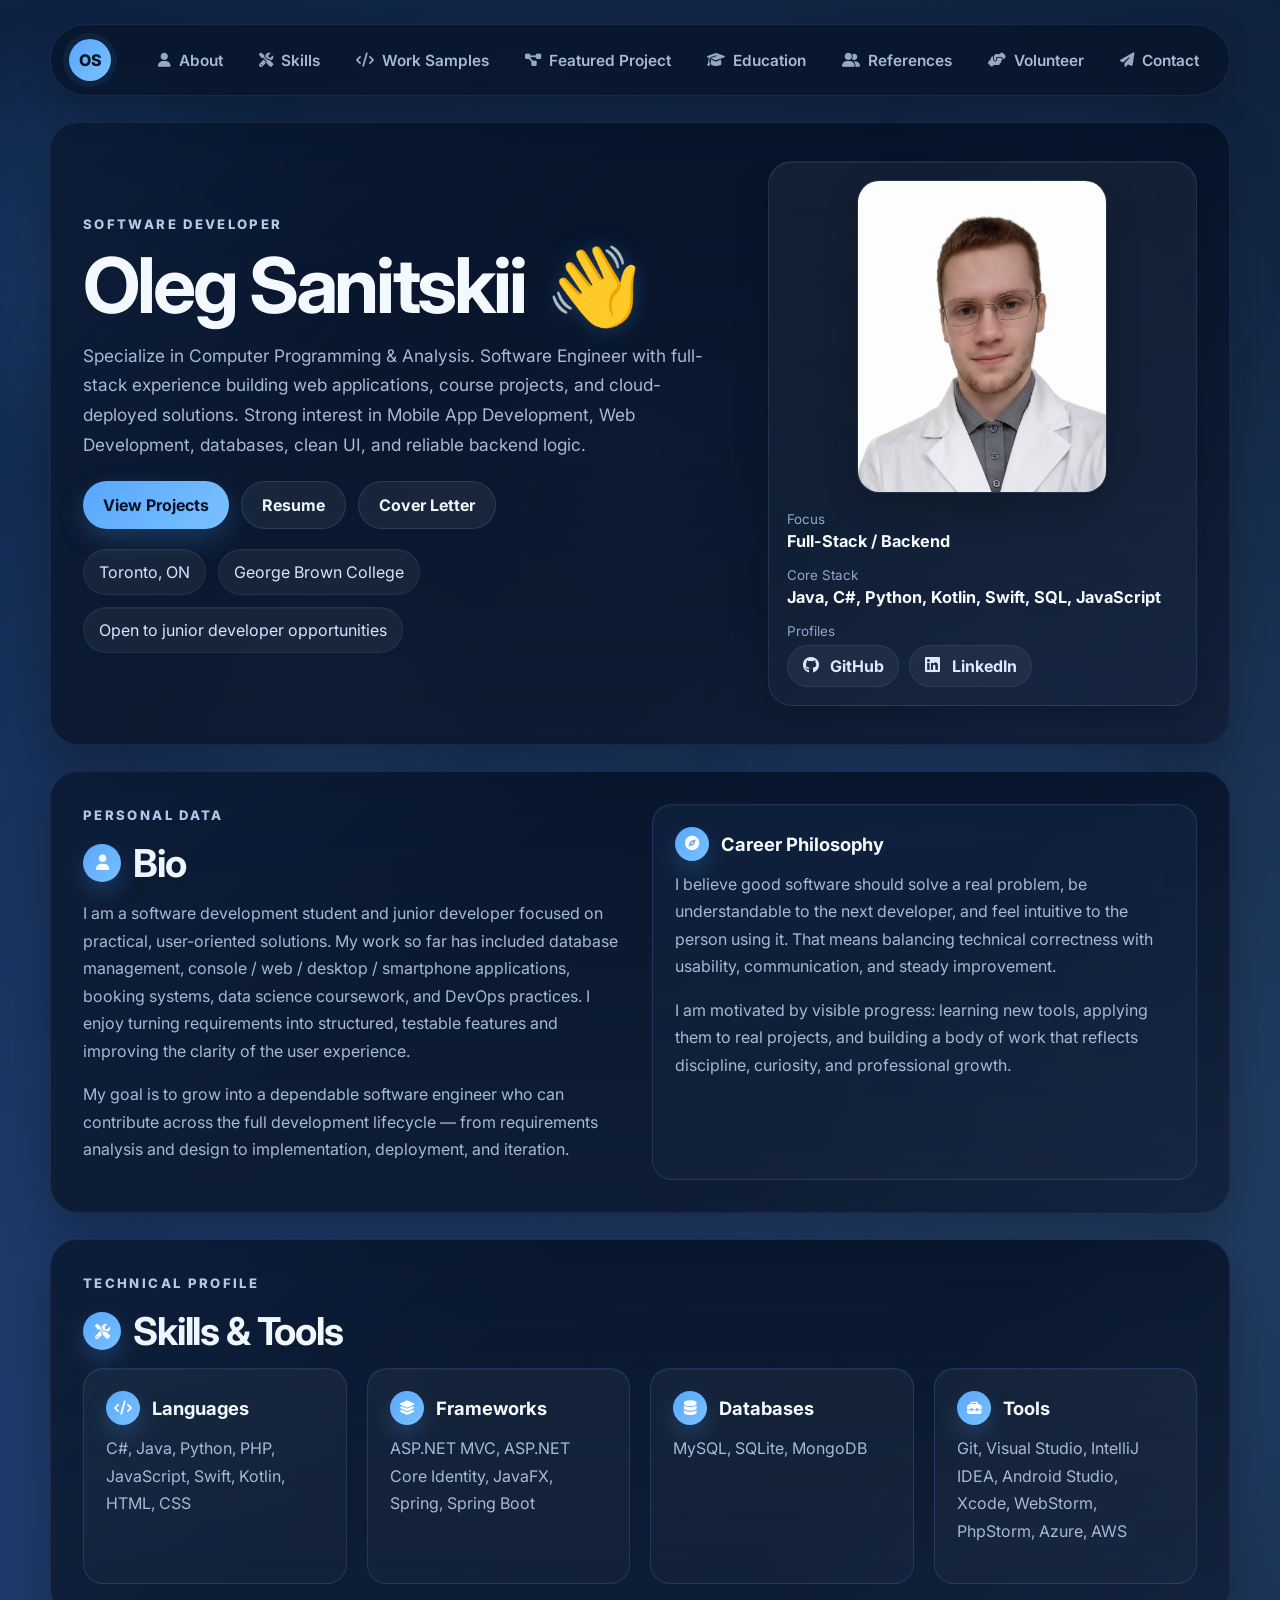
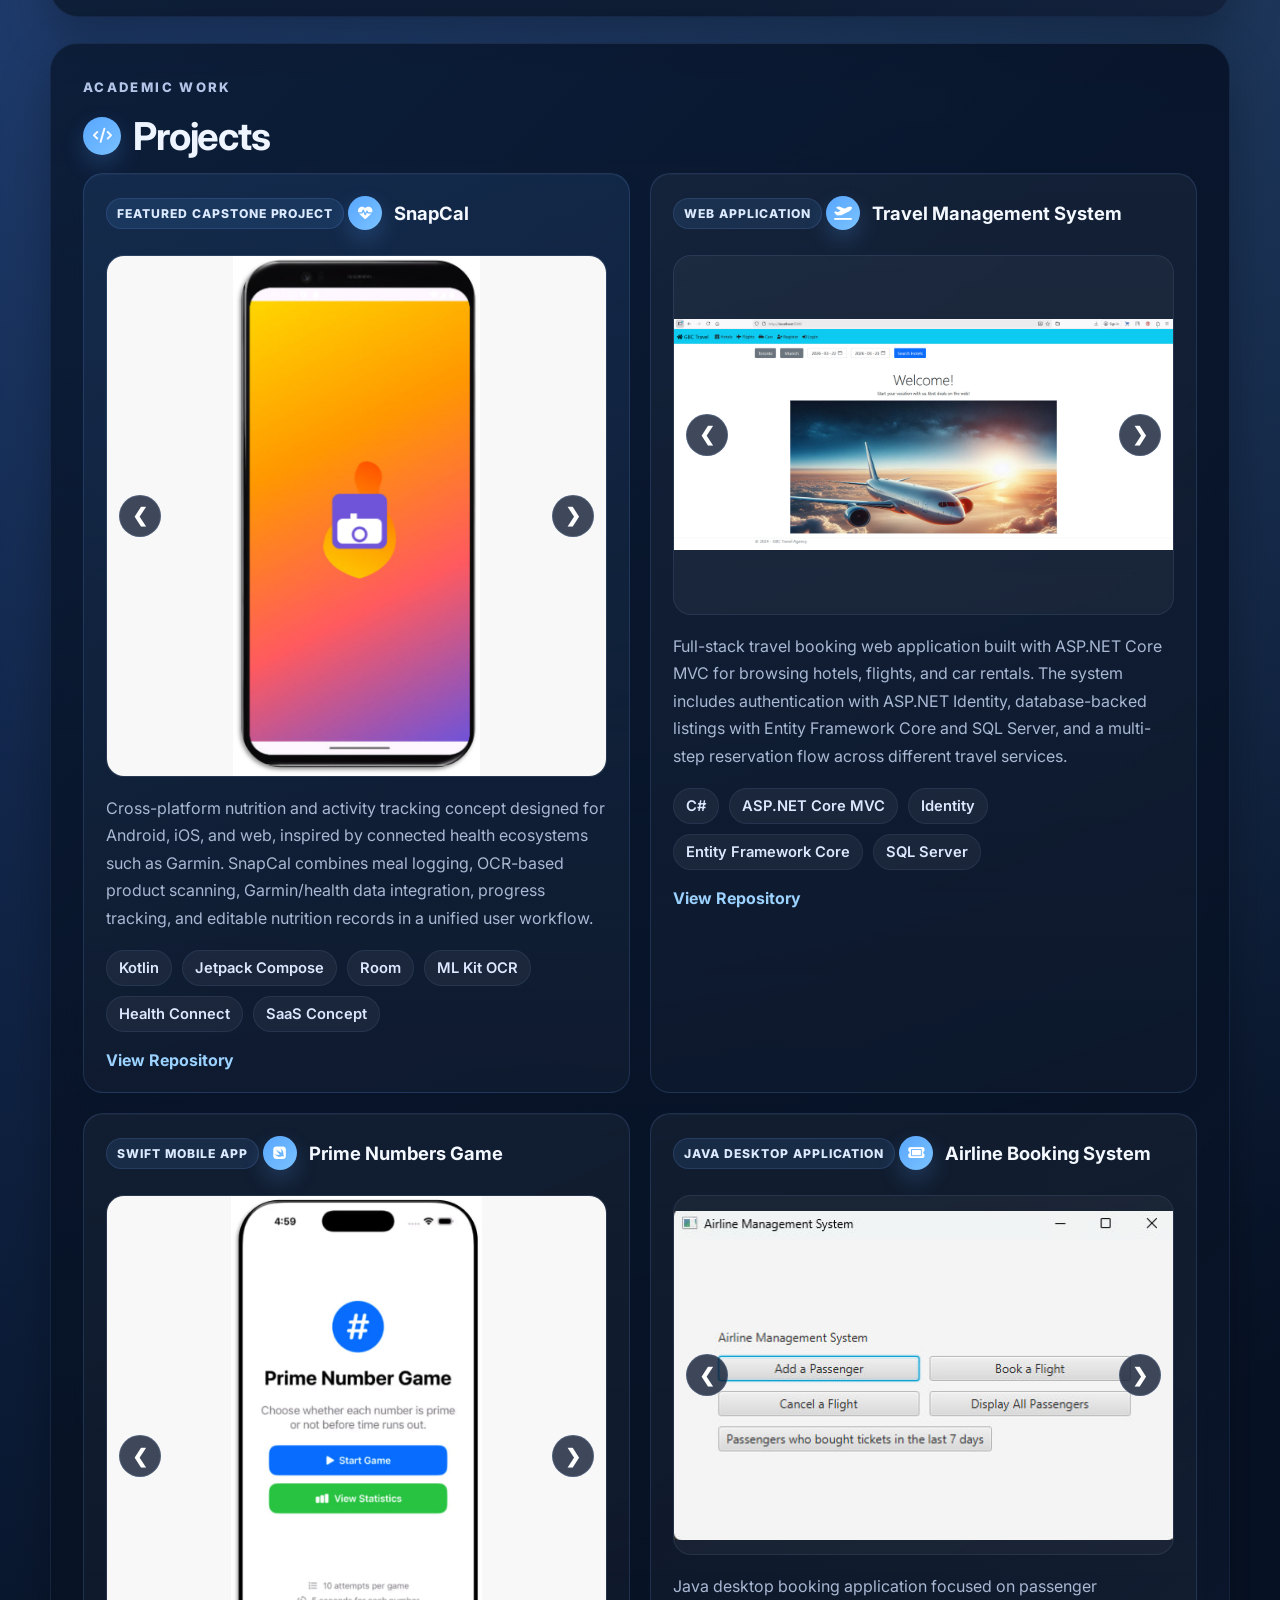
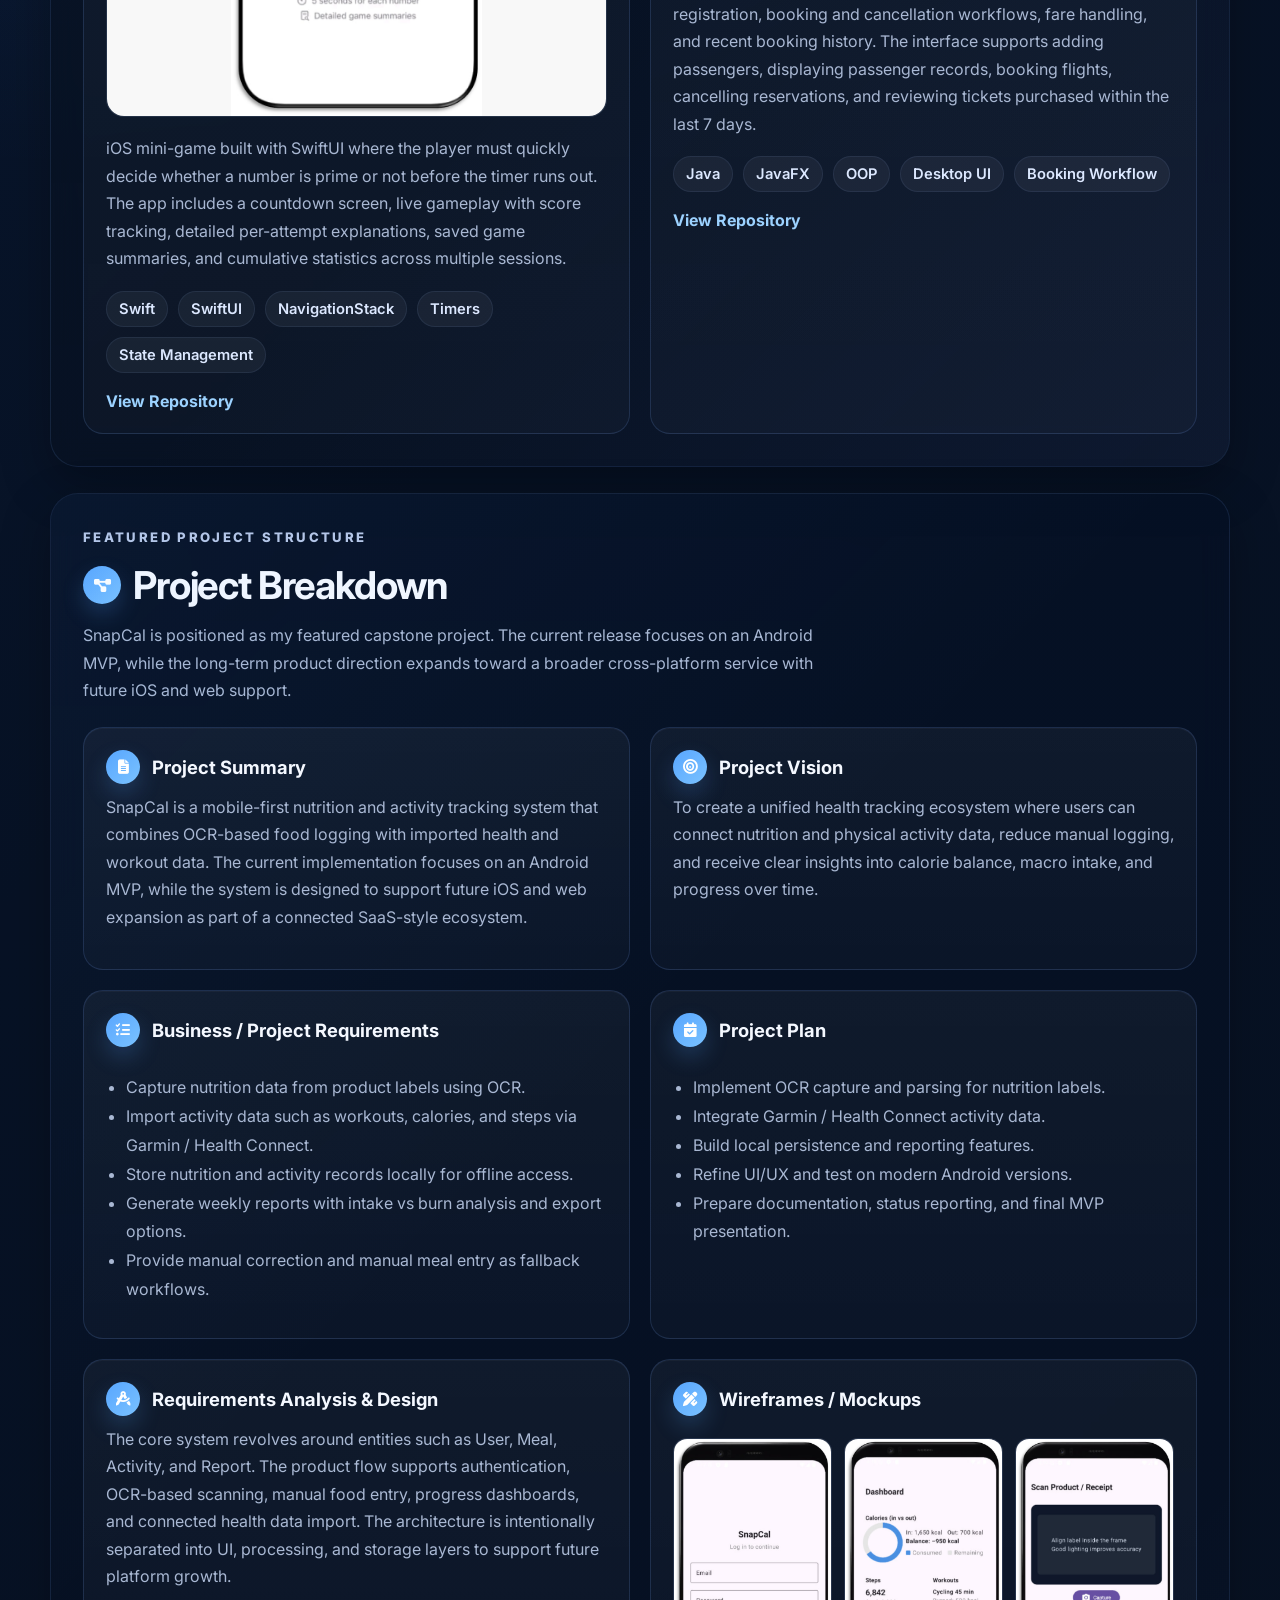
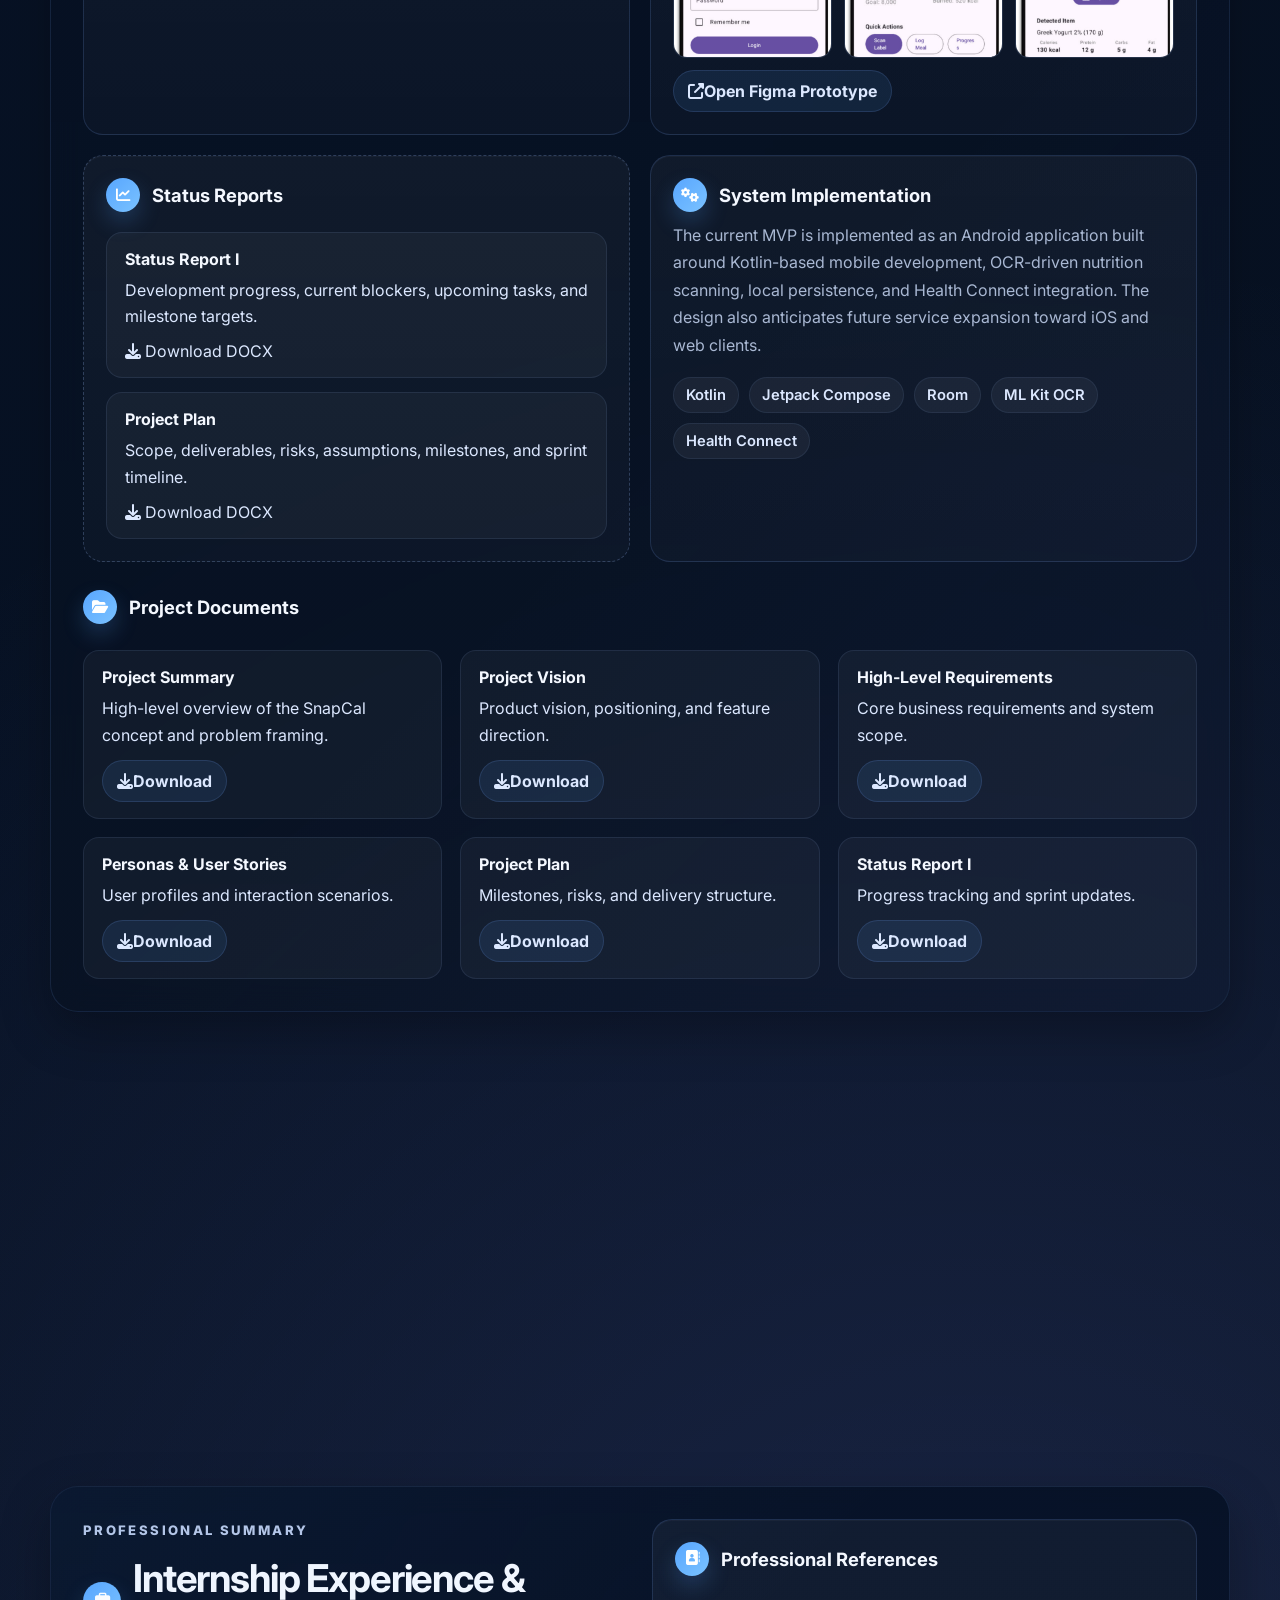
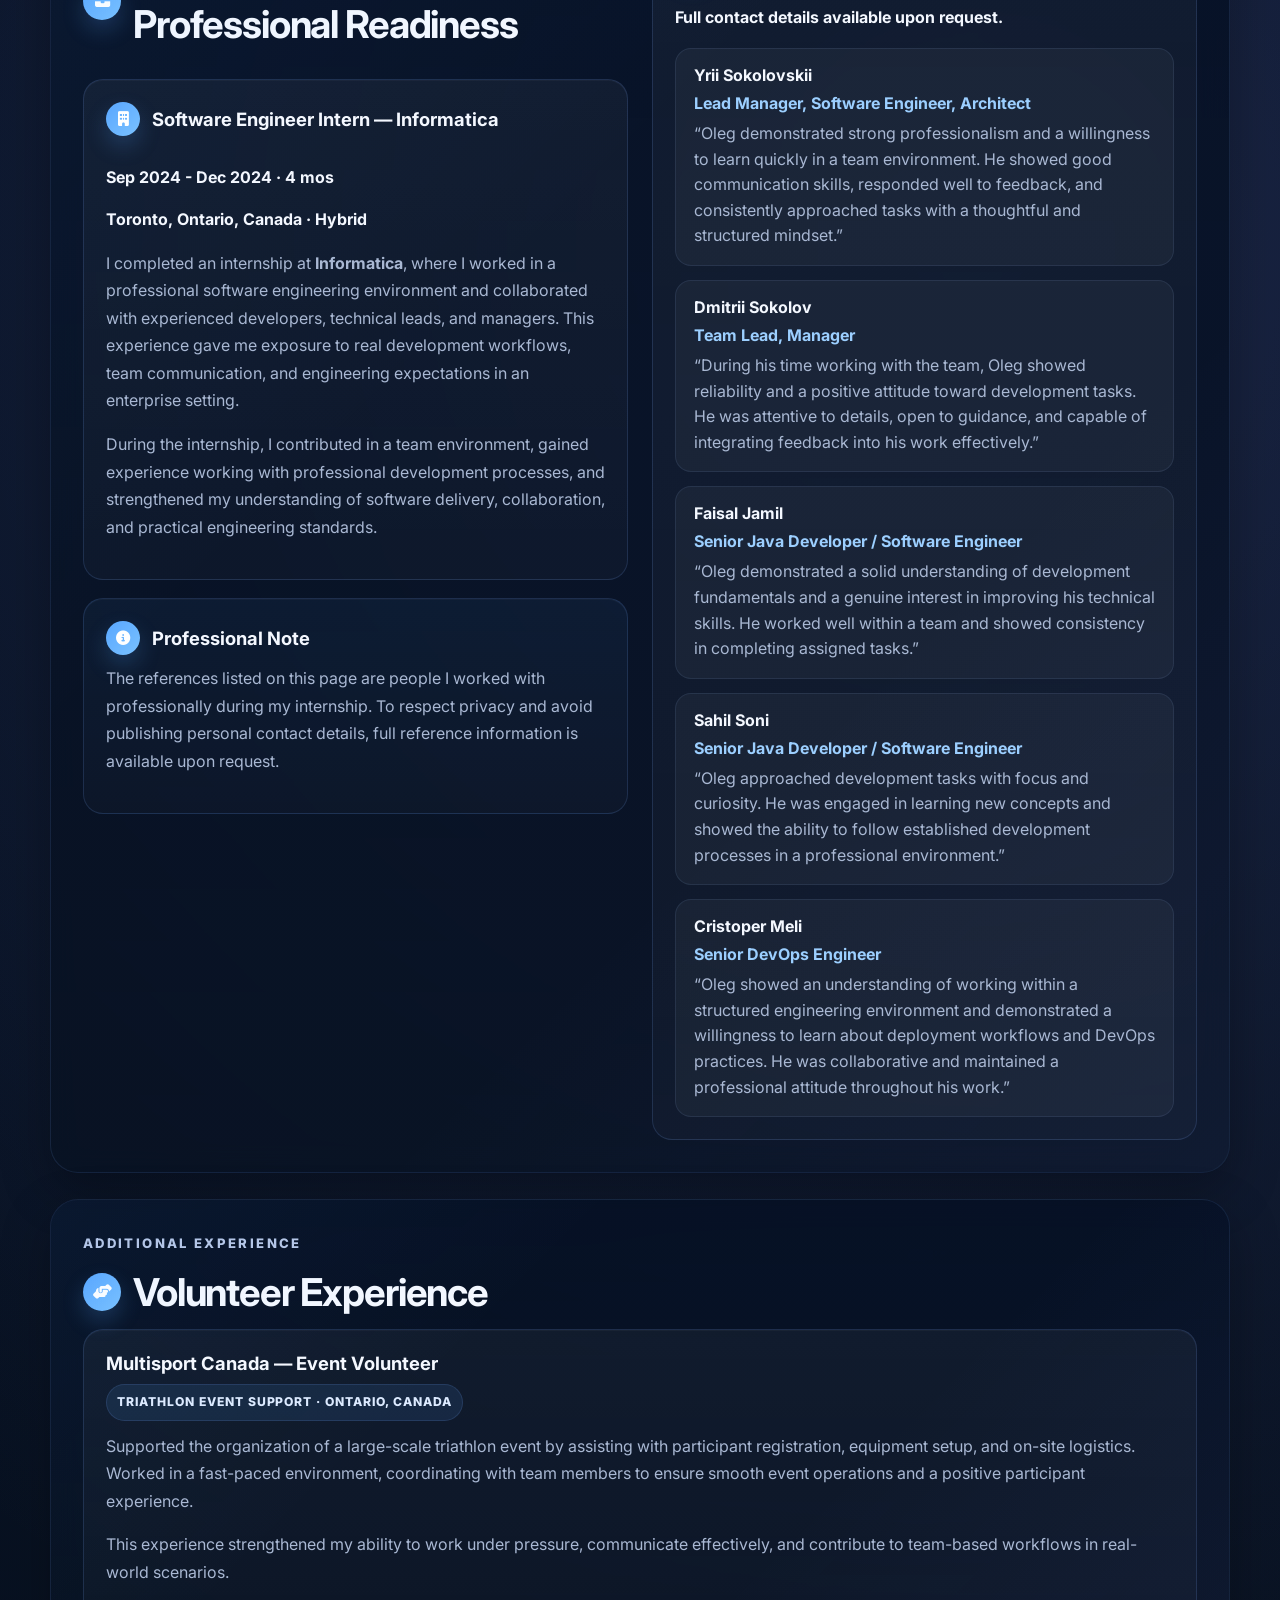
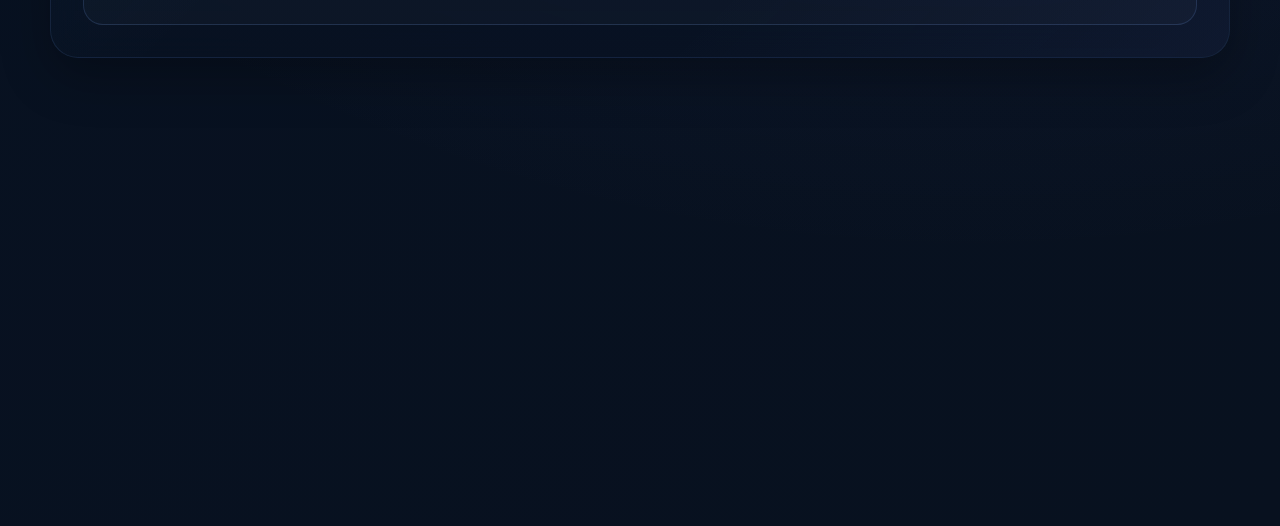
==== commit cd4cd270: "Fixed wrong repo links" ====
--- a/index.html
+++ b/index.html
@@ -231,7 +231,7 @@
                         </ul>
 
                         <div class="link-row">
-                            <a href="https://github.com/OlegSanitskii" target="_blank" rel="noreferrer">View Repository</a>
+                            <a href="https://github.com/OlegSanitskii/CapstoneProject" target="_blank" rel="noreferrer">View Repository</a>
                         </div>
                     </article>
 
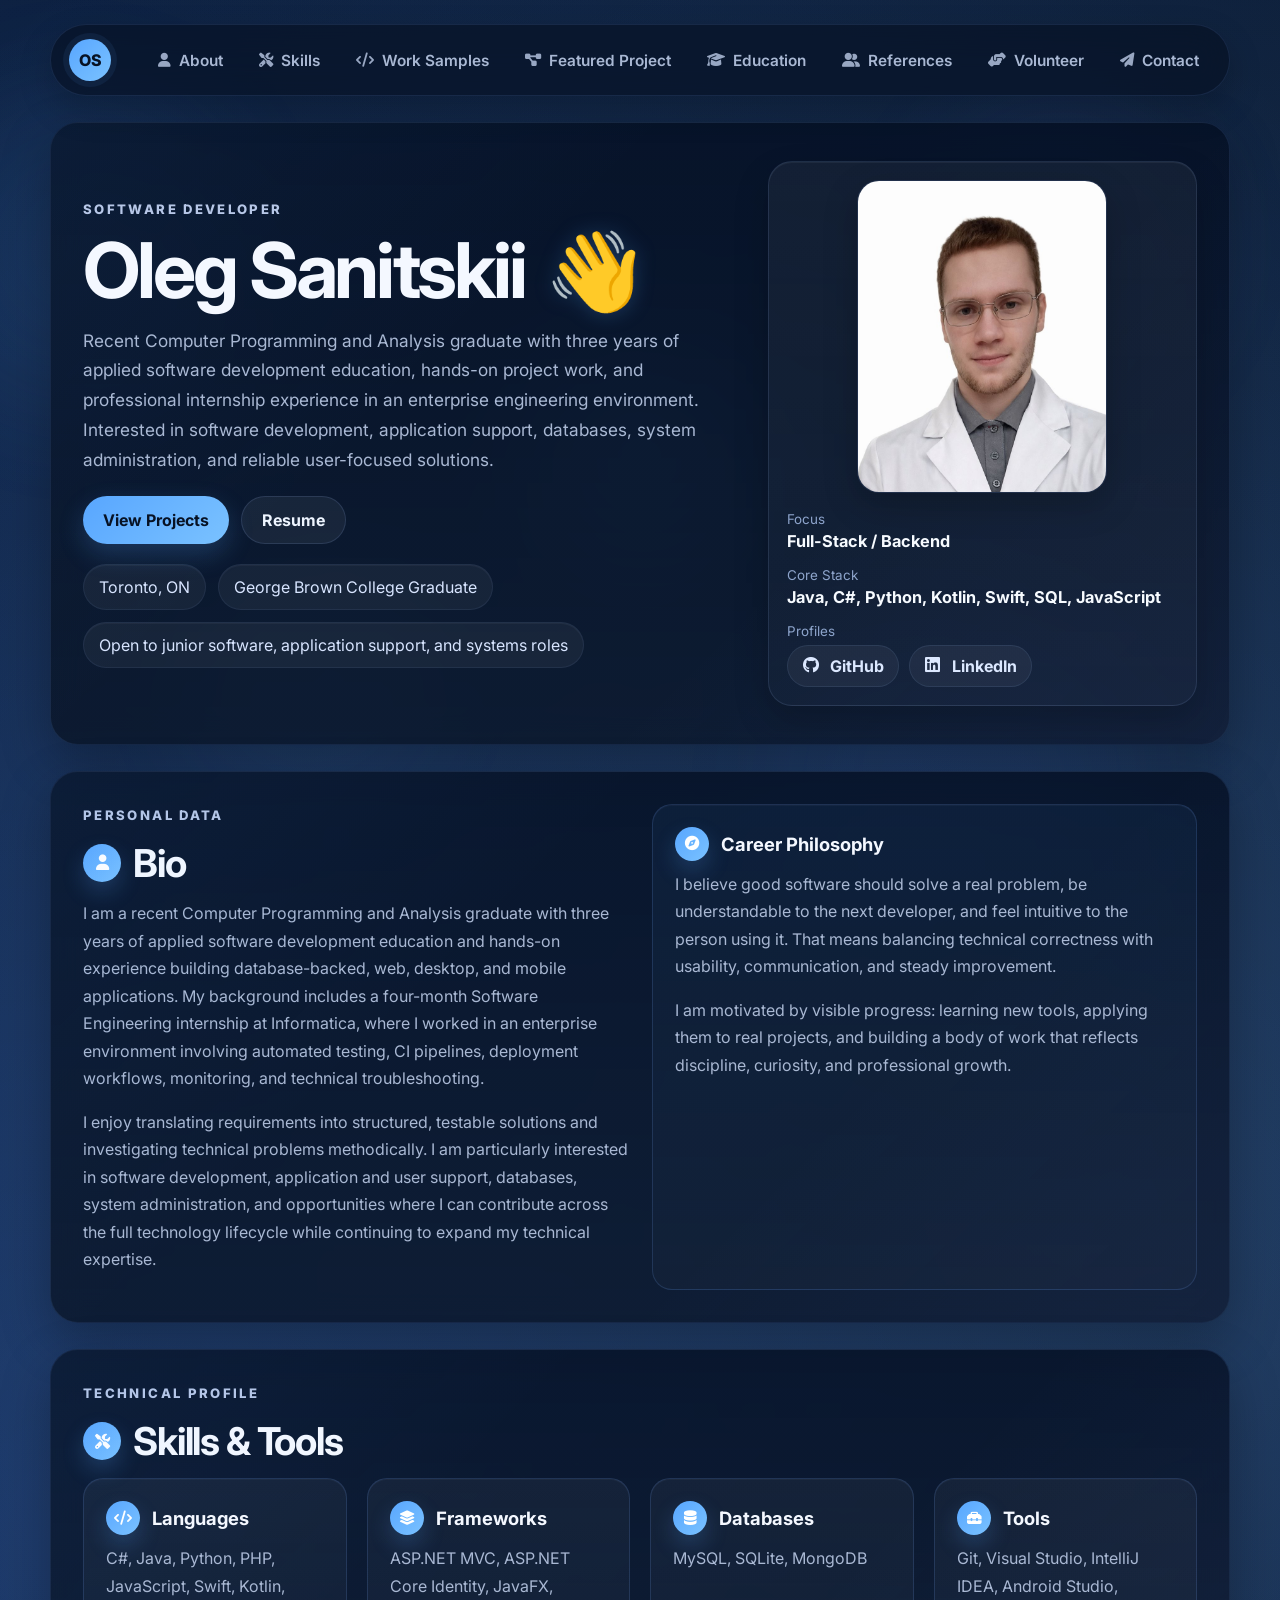
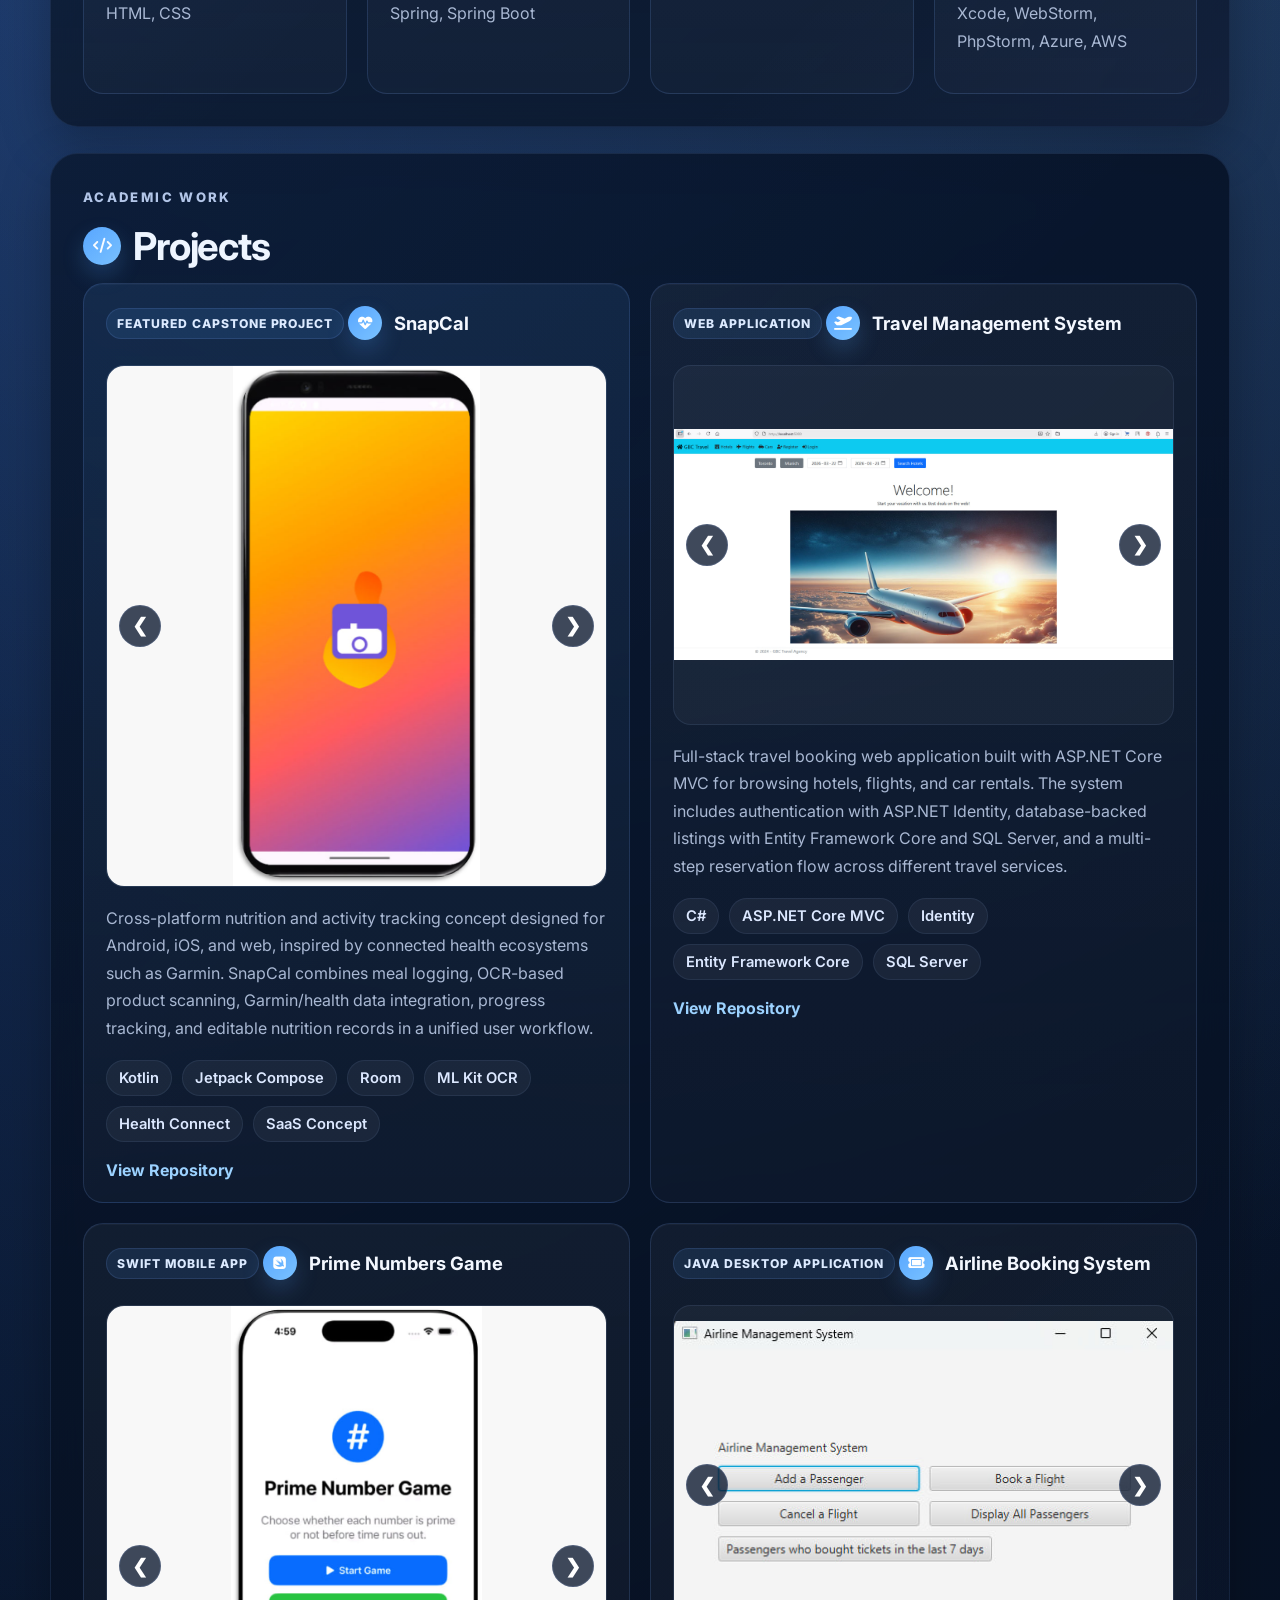
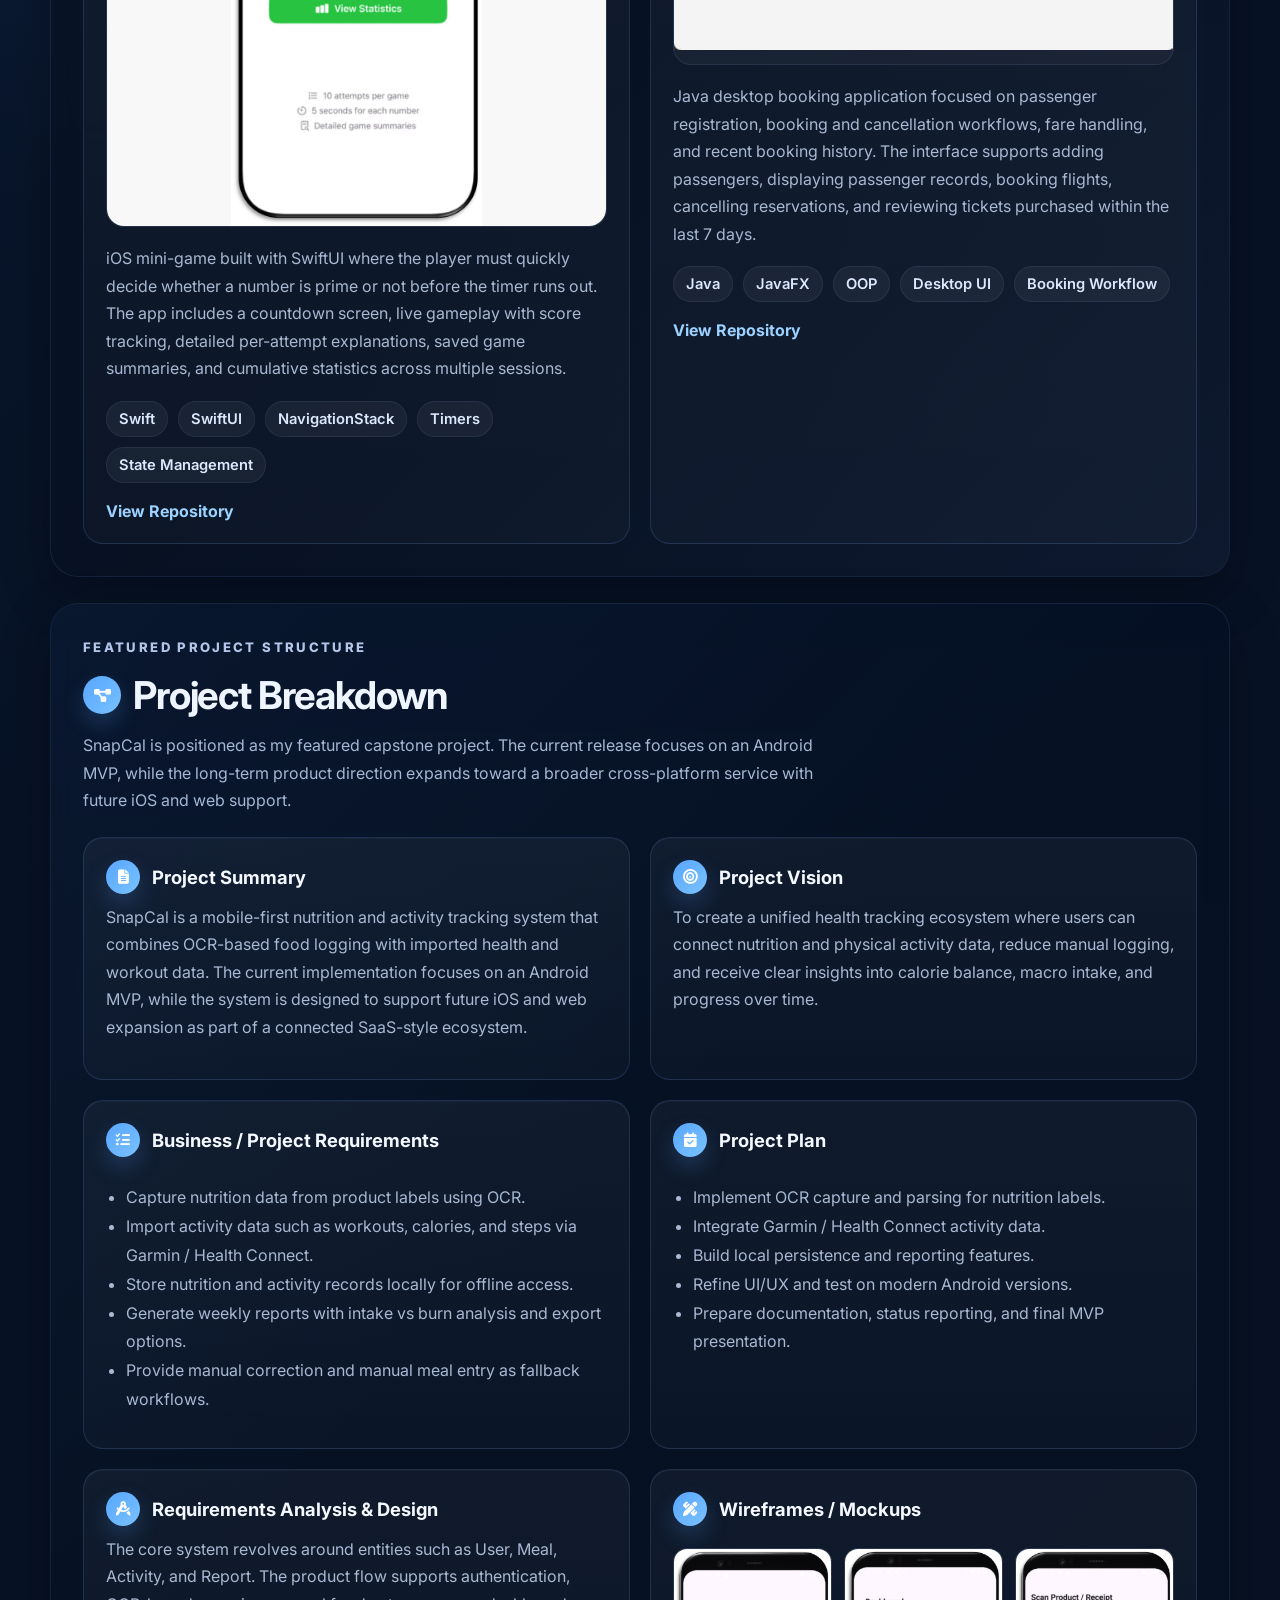
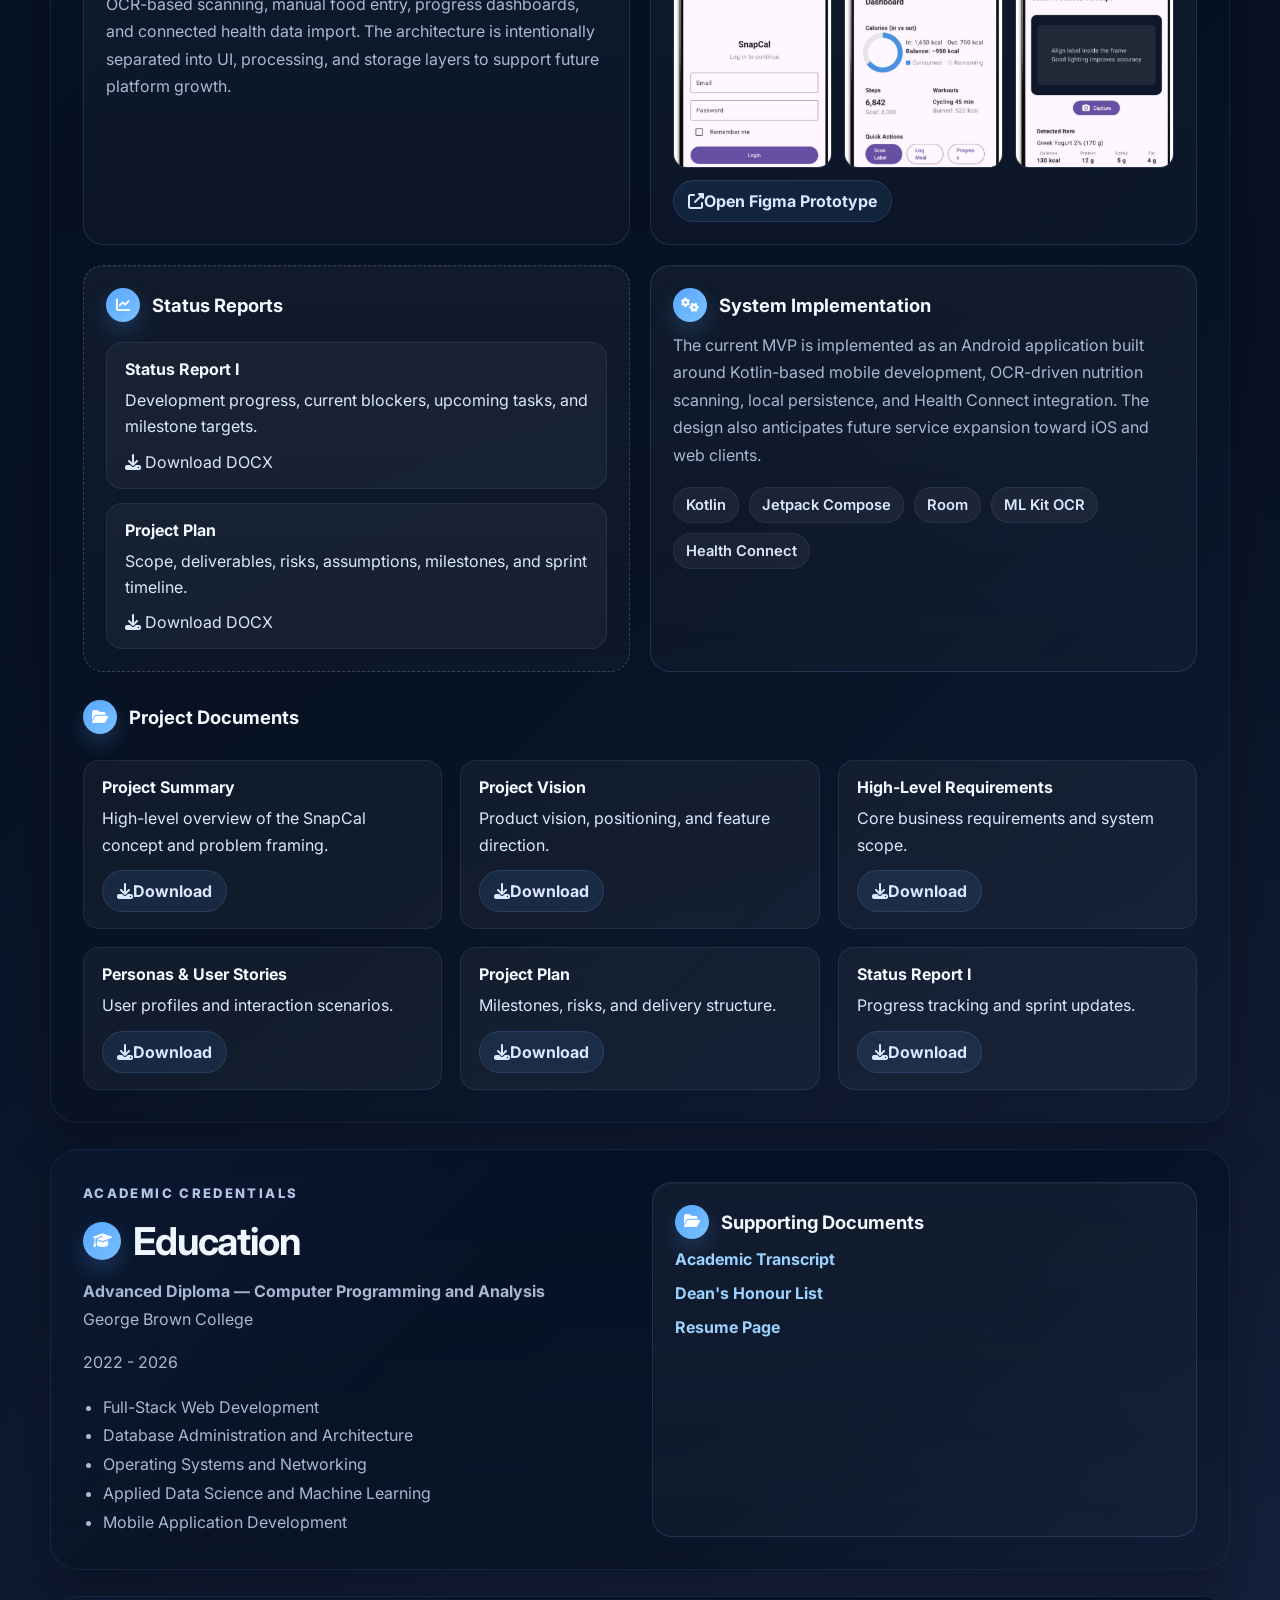
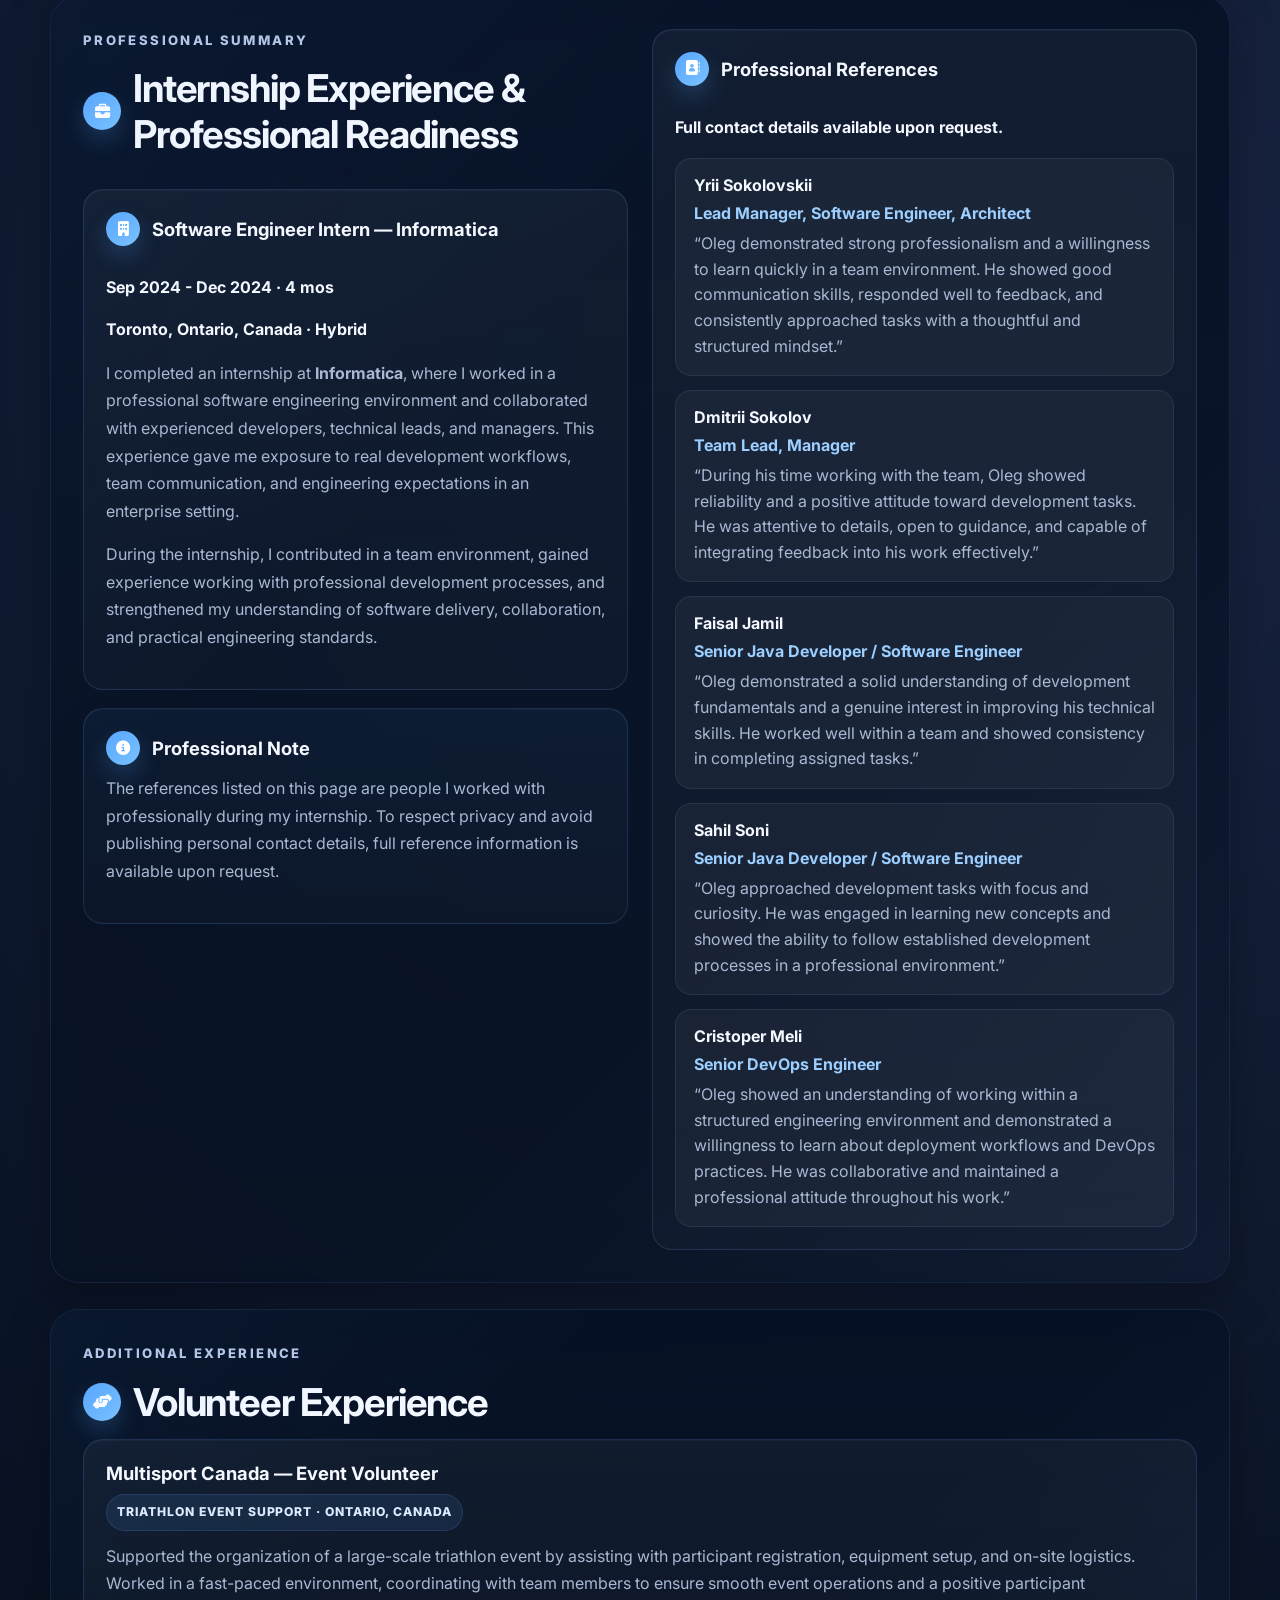
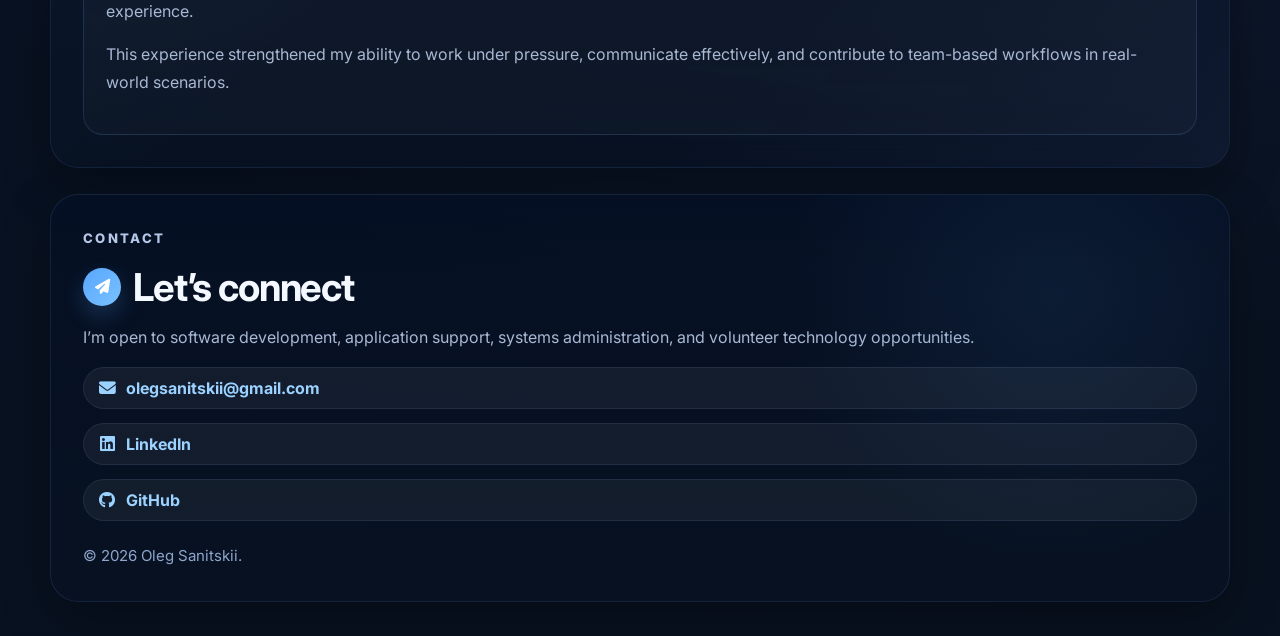
==== commit 2640b876: "Update portfolio profile and hide cover letter" ====
--- a/index.html
+++ b/index.html
@@ -50,21 +50,21 @@
                     </h1>
 
                     <p class="hero-text">
-                        Specialize in Computer Programming &amp; Analysis. Software Engineer with full-stack experience building web applications,
-                        course projects, and cloud-deployed solutions. Strong interest in Mobile App Development, Web Development, databases,
-                        clean UI, and reliable backend logic.
+                        Recent Computer Programming and Analysis graduate with three years of applied software
+                        development education, hands-on project work, and professional internship experience in an
+                        enterprise engineering environment. Interested in software development, application support,
+                        databases, system administration, and reliable user-focused solutions.
                     </p>
 
                     <div class="hero-actions">
                         <a class="btn btn-primary" href="#work">View Projects</a>
                         <a class="btn btn-secondary" href="resume.html">Resume</a>
-                        <a class="btn btn-secondary" href="cover-letter.html">Cover Letter</a>
                     </div>
 
                     <ul class="hero-meta">
                         <li>Toronto, ON</li>
-                        <li>George Brown College</li>
-                        <li>Open to junior developer opportunities</li>
+                        <li>George Brown College Graduate</li>
+                        <li>Open to junior software, application support, and systems roles</li>
                     </ul>
                 </div>
 
@@ -108,15 +108,15 @@
                         <span>Bio</span>
                     </h2>
                     <p>
-                        I am a software development student and junior developer focused on practical, user-oriented
-                        solutions. My work so far has included database management, console / web / desktop / smartphone applications, booking systems, data
-                        science coursework, and DevOps practices. I enjoy turning requirements into structured,
-                        testable features and improving the clarity of the user experience.
+                        I am a recent Computer Programming and Analysis graduate with three years of applied software development education and 
+                        hands-on experience building database-backed, web, desktop, and mobile applications. 
+                        My background includes a four-month Software Engineering internship at Informatica, where I worked in an enterprise environment 
+                        involving automated testing, CI pipelines, deployment workflows, monitoring, and technical troubleshooting.
                     </p>
                     <p>
-                        My goal is to grow into a dependable software engineer who can contribute across the full
-                        development lifecycle — from requirements analysis and design to implementation, deployment,
-                        and iteration.
+                        I enjoy translating requirements into structured, testable solutions and investigating technical problems methodically. 
+                        I am particularly interested in software development, application and user support, databases, system administration, 
+                        and opportunities where I can contribute across the full technology lifecycle while continuing to expand my technical expertise.
                     </p>
                 </div>
 
@@ -615,7 +615,6 @@
                         <a href="assets/docs/AcademicTranscript.pdf" target="_blank" rel="noreferrer">Academic Transcript</a>
                         <a href="assets/docs/DeansHonourList.pdf" target="_blank" rel="noreferrer">Dean's Honour List</a>
                         <a href="resume.html">Resume Page</a>
-                        <a href="cover-letter.html">Cover Letter</a>
                     </div>
                 </div>
             </section>
@@ -763,7 +762,7 @@
                     <i class="fa-solid fa-paper-plane"></i>
                     <span>Let’s connect</span>
                 </h2>
-                <p>I’m open to junior developer roles, internships, and collaborative projects.</p>
+                <p>I’m open to software development, application support, systems administration, and volunteer technology opportunities.</p>
             </div>
 
             <div class="contact-grid">
